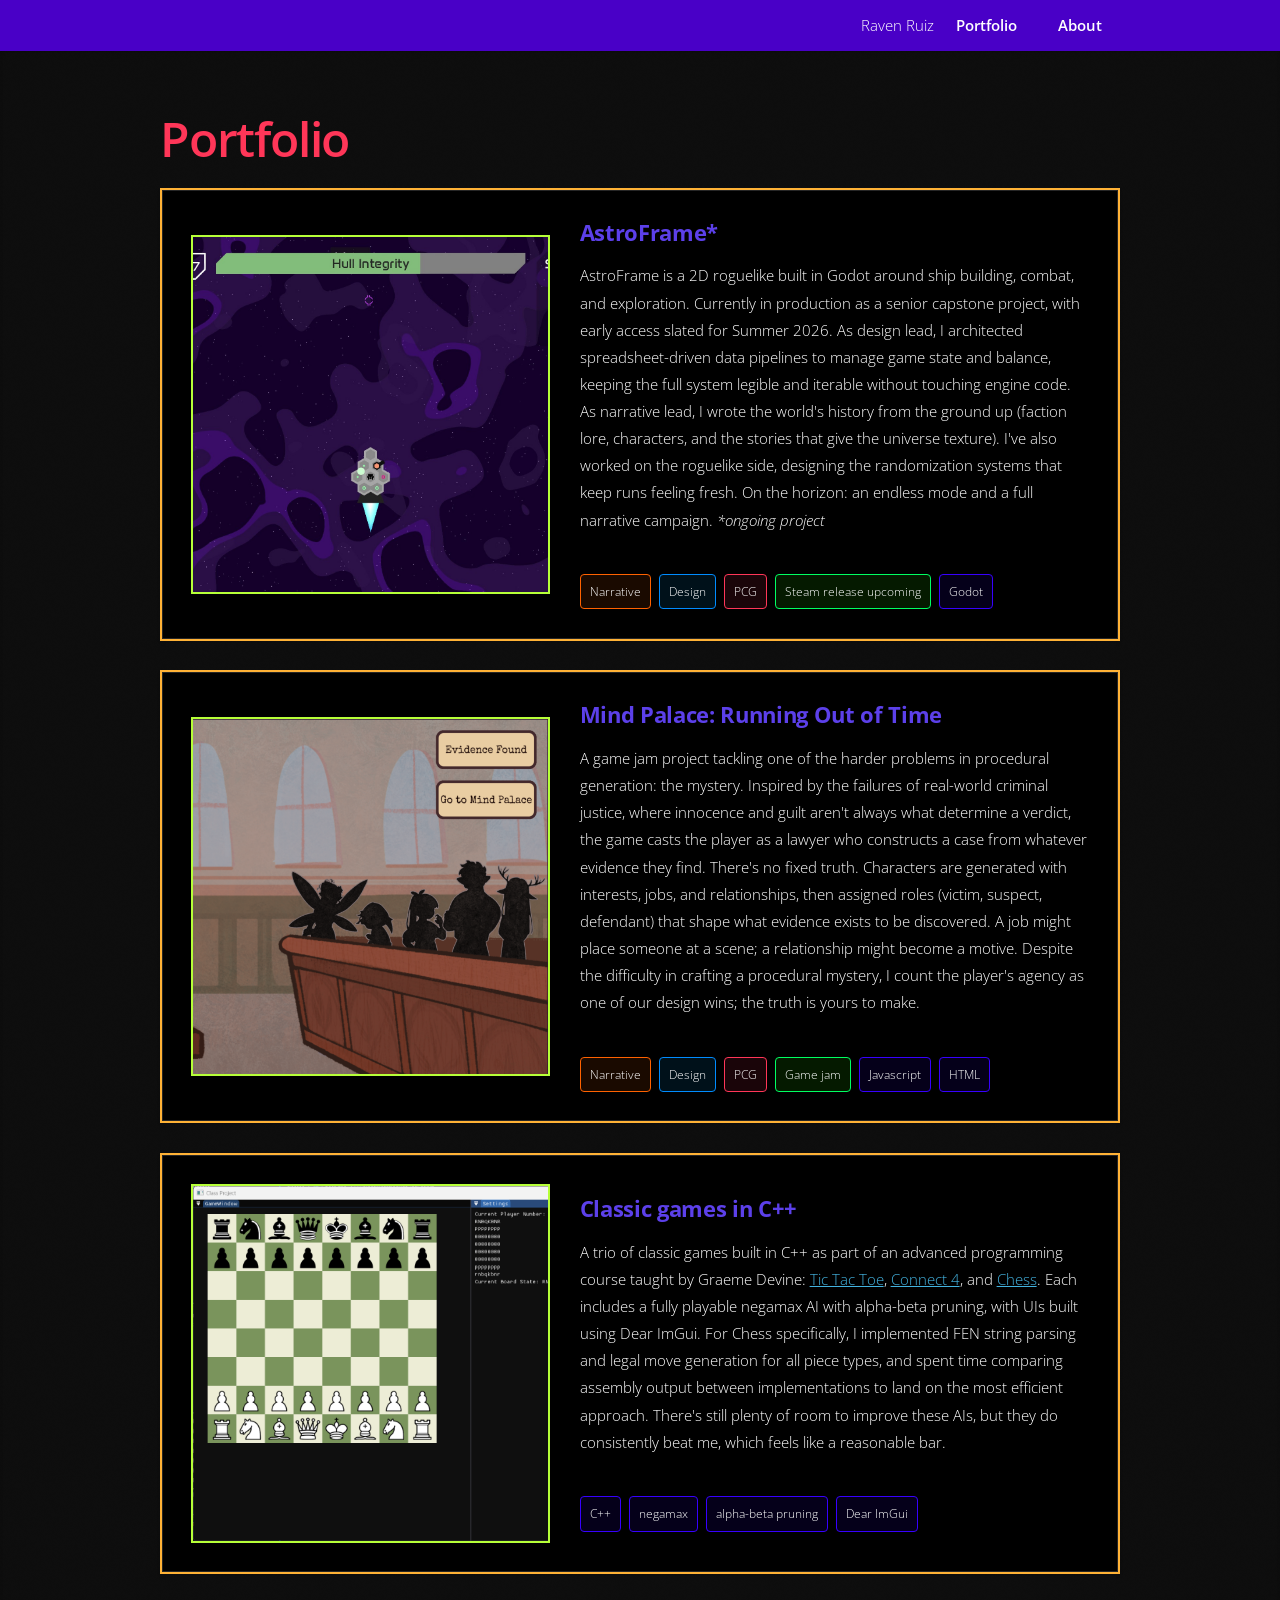
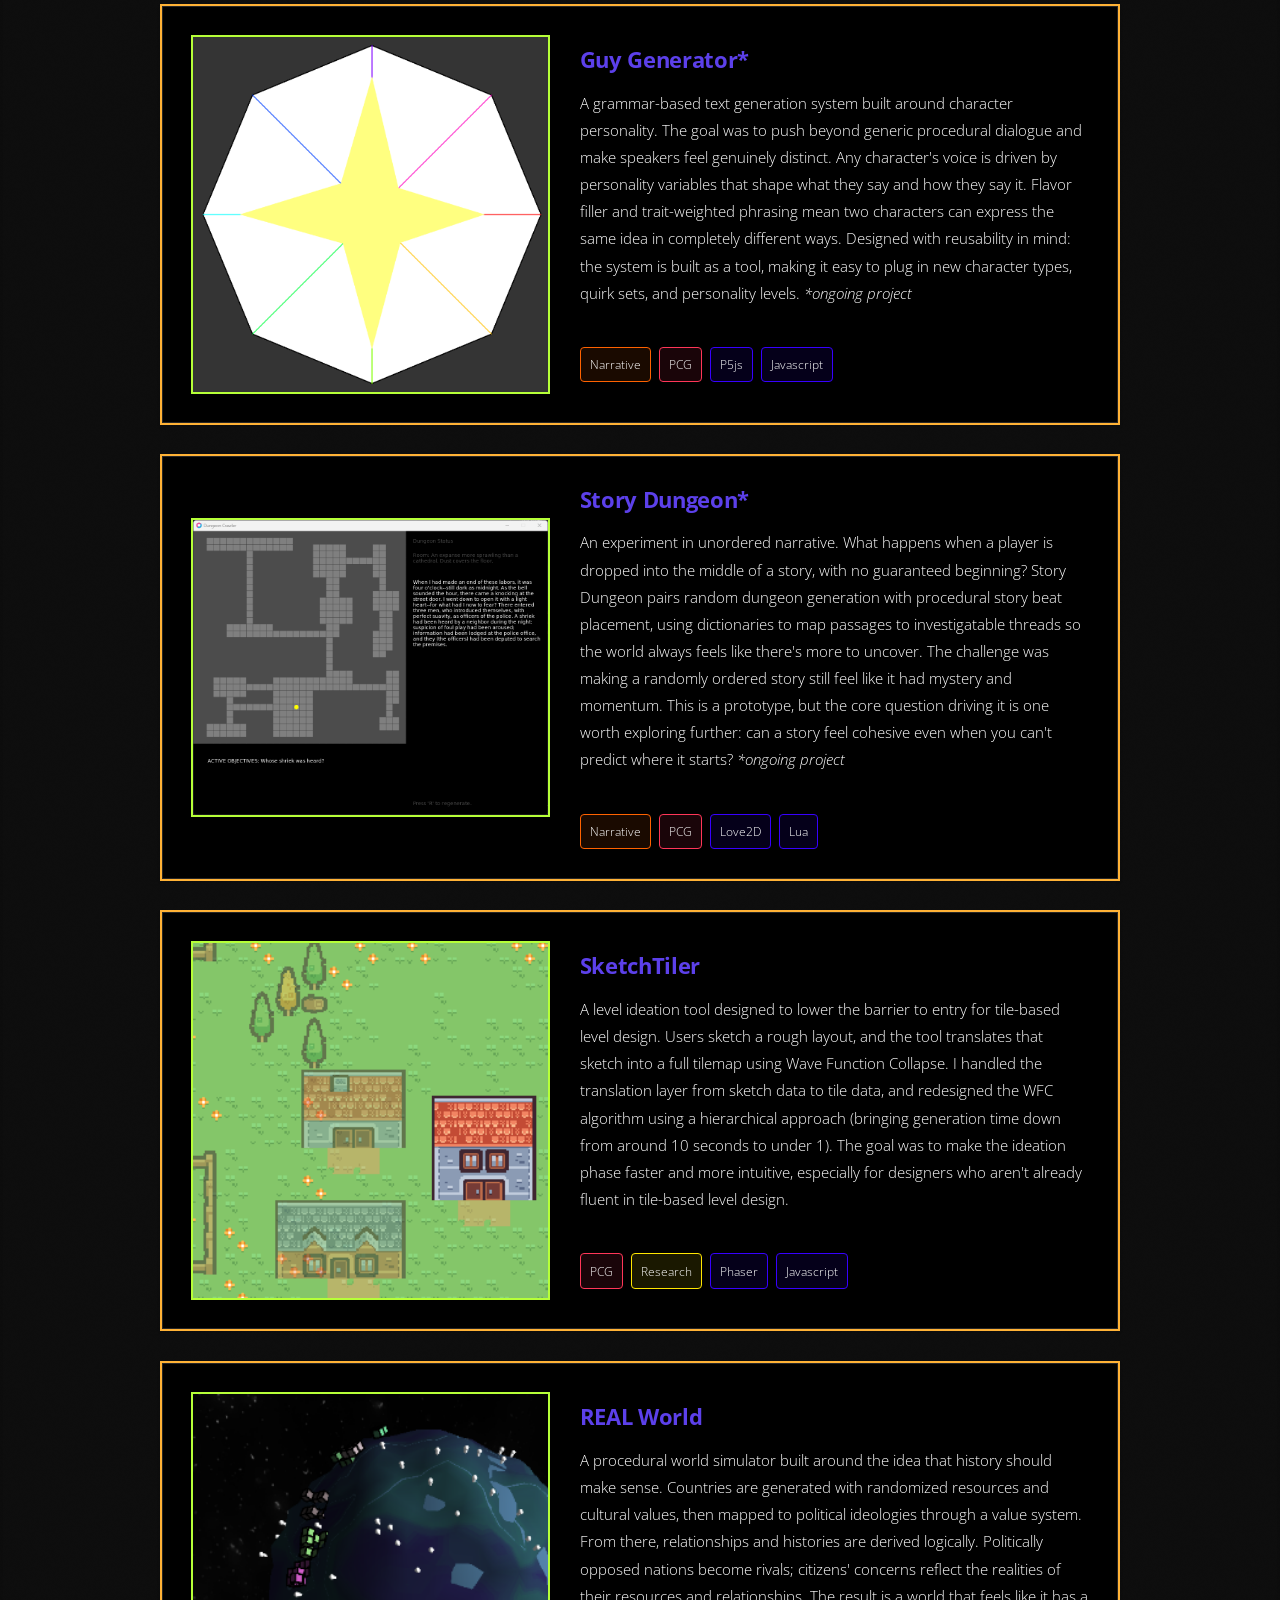
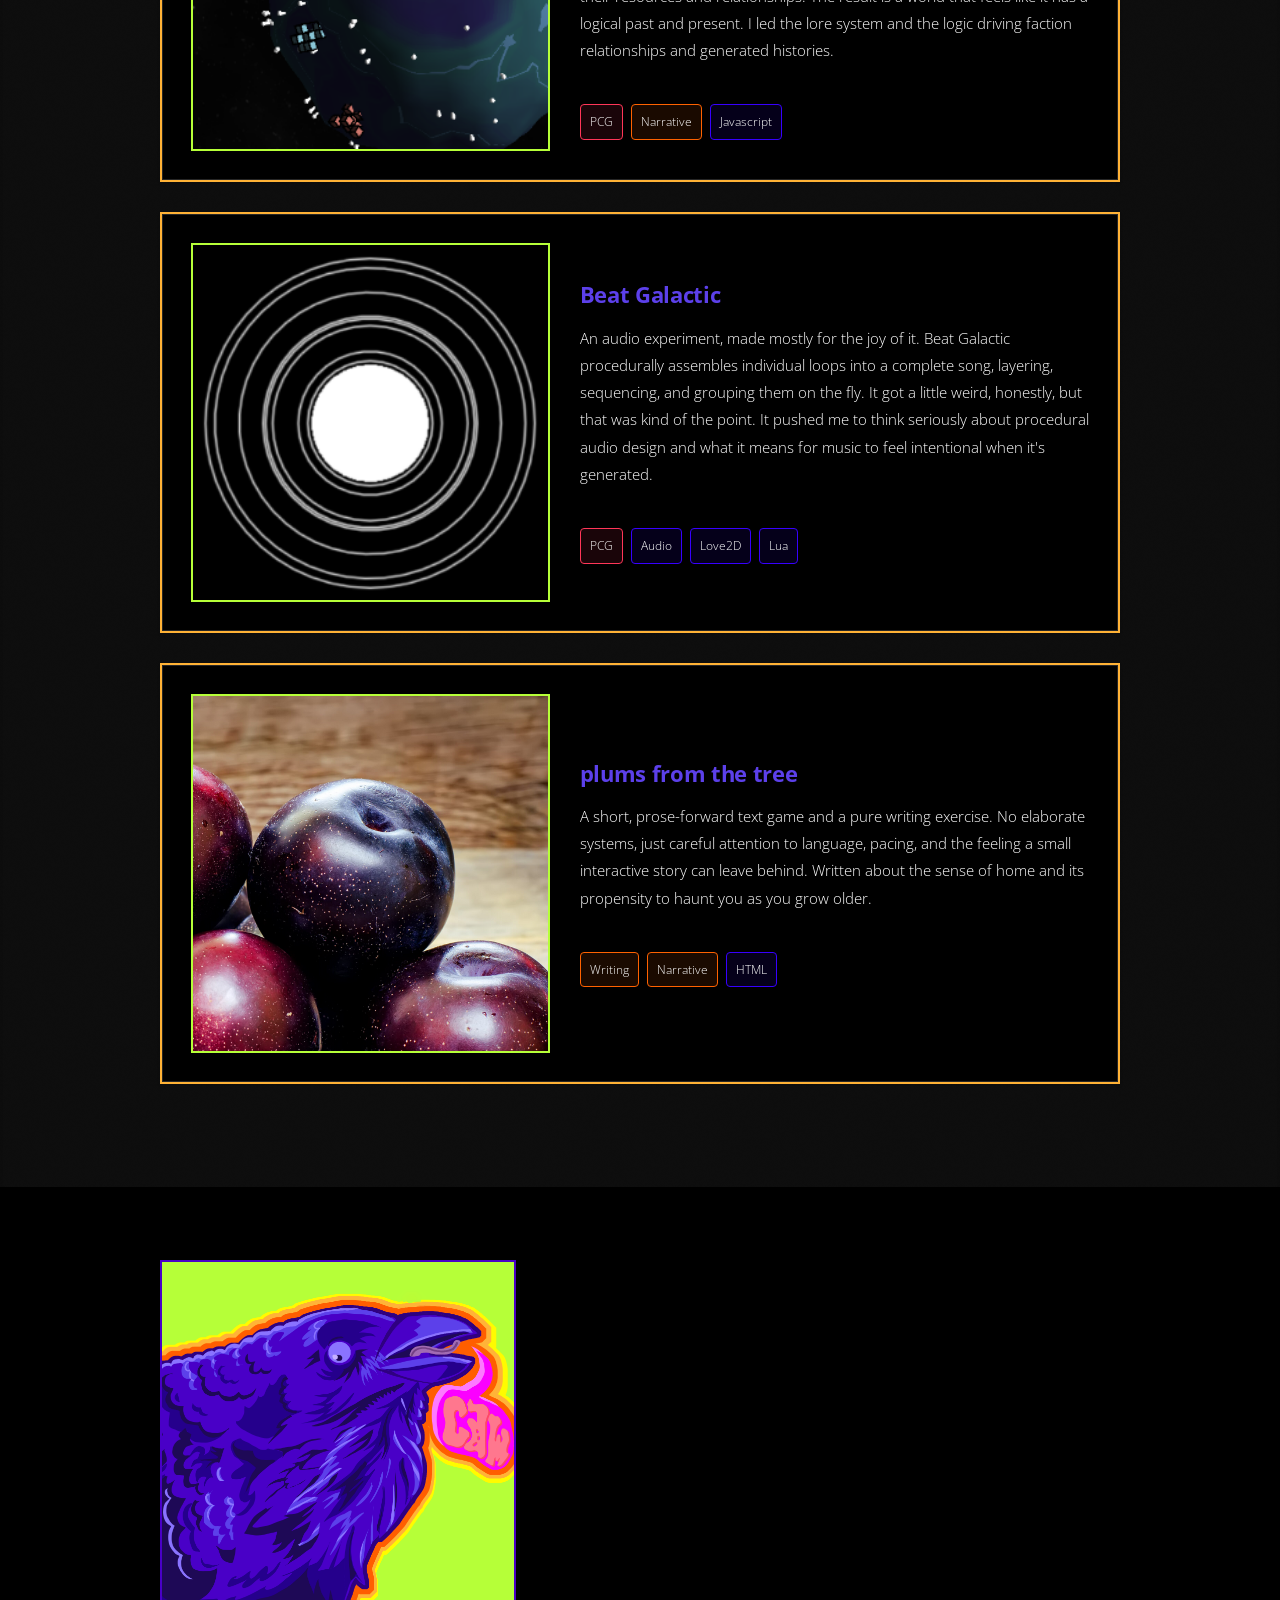
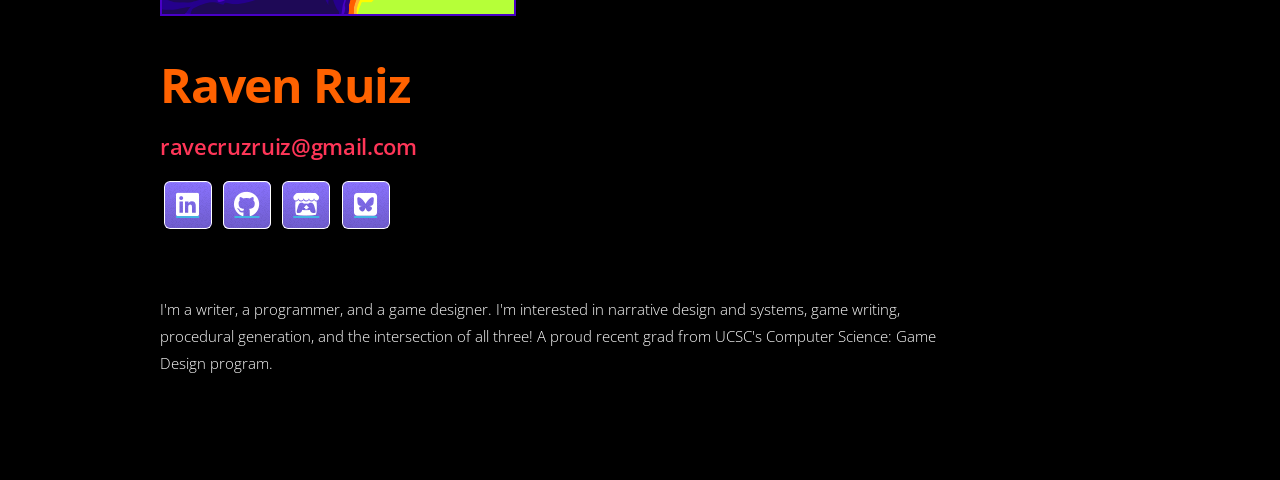
==== index.html @ 28473157 "add c++ stuff" ====
<!DOCTYPE HTML>
<!--
	Miniport by HTML5 UP
	html5up.net | @ajlkn
	Free for personal and commercial use under the CCA 3.0 license (html5up.net/license)
-->
<html>
	<head>
		<title>Raven Ruiz Portfolio</title>
		<meta charset="utf-8" />
		<meta name="viewport" content="width=device-width, initial-scale=1, user-scalable=no" />
		<link rel="stylesheet" href="assets/css/main.css" />
	</head>
	<body class="is-preload">

		<!-- Nav -->
			<nav id="nav">
				<ul class="container">
					Raven Ruiz
					<li><a href="#portfolio">Portfolio</a></li>
					<li><a href="#contact">About</a></li>
				</ul>
			</nav>
		
		<!-- Portfolio -->
			<article id="portfolio" class="wrapper style3">
				<div class="container">
					<h1><b>Portfolio</b></h1>
					<div class="box style3">
						<span class="image" style="border: 2px solid #b6ff38;">
							<a href="https://store.steampowered.com/app/4420390/AstroFrame/">
								<img src="images/astroframe.jpg" alt="" />
						</a></span>
						<div class="content">
							<h3><a href="https://store.steampowered.com/app/4420390/AstroFrame/">AstroFrame*</a></h3>
							<p>AstroFrame is a 2D roguelike built in Godot around ship building, combat, and exploration. Currently in production as a senior capstone project, with early access slated for Summer 2026. As design lead, I architected spreadsheet-driven data pipelines to manage game state and balance, keeping the full system legible and iterable without touching engine code. As narrative lead, I wrote the world's history from the ground up (faction lore, characters, and the stories that give the universe texture). I've also worked on the roguelike side, designing the randomization systems that keep runs feeling fresh. On the horizon: an endless mode and a full narrative campaign. <i>*ongoing project</i></p>
							<div class="tags">
								<span class="tag narrative">Narrative</span>
								<span class="tag design">Design</span>
								<span class="tag pcg">PCG</span>
								<span class="tag game">Steam release upcoming</span>
								<span class="tag">Godot</span>
							</div>
						</div>
					</div>
					<div class="box style3">
						<span class="image" style="border: 2px solid #b6ff38;">
							<a href="https://corvuscorae.itch.io/mind-palace-running-out-of-time">
								<img src="images/mproot.png" alt="" />
						</a></span>
						<div class="content">
							<h3><a href="https://corvuscorae.itch.io/mind-palace-running-out-of-time">Mind Palace: Running Out of Time</a></h3>
							<p>A game jam project tackling one of the harder problems in procedural generation: the mystery. Inspired by the failures of real-world criminal justice, where innocence and guilt aren't always what determine a verdict, the game casts the player as a lawyer who constructs a case from whatever evidence they find. There's no fixed truth. Characters are generated with interests, jobs, and relationships, then assigned roles (victim, suspect, defendant) that shape what evidence exists to be discovered. A job might place someone at a scene; a relationship might become a motive. Despite the difficulty in crafting a procedural mystery, I count the player's agency as one of our design wins; the truth is yours to make.</p>
							<div class="tags">
								<span class="tag narrative">Narrative</span>
								<span class="tag design">Design</span>
								<span class="tag pcg">PCG</span>
								<span class="tag game">Game jam</span>
								<span class="tag">Javascript</span>
								<span class="tag">HTML</span>
							</div>
						</div>
					</div>
					<div class="box style3">
						<span class="image" style="border: 2px solid #b6ff38;">
							<a href="https://github.com/corvuscorae/chess-123">
								<img src="images/chess.png" alt="" />
						</a></span>
						<div class="content">
							<h3><a href="https://github.com/corvuscorae/chess-123">Classic games in C++</a></h3>
							<p>A trio of classic games built in C++ as part of an advanced programming course taught by Graeme Devine: <a href="https://github.com/corvuscorae/tic-tac-toe">Tic Tac Toe</a>, <a href="https://github.com/corvuscorae/connect-4-123">Connect 4</a>, and <a href="https://github.com/corvuscorae/chess-123">Chess</a>. Each includes a fully playable negamax AI with alpha-beta pruning, with UIs built using Dear ImGui. For Chess specifically, I implemented FEN string parsing and legal move generation for all piece types, and spent time comparing assembly output between implementations to land on the most efficient approach. There's still plenty of room to improve these AIs, but they do consistently beat me, which feels like a reasonable bar.</p>
							<div class="tags">
								<span class="tag">C++</span>
								<span class="tag">negamax</span>
								<span class="tag">alpha-beta pruning</span>
								<span class="tag">Dear ImGui</span>
							</div>
						</div>
					</div>
					<div class="box style3">
						<span class="image" style="border: 2px solid #b6ff38;">
							<a href="https://corvuscorae.github.io/guy_generator/">
								<img src="images/guy_gen.png" alt="" />
						</a></span>
						<div class="content">
							<h3><a href="https://corvuscorae.github.io/guy_generator/">Guy Generator*</a></h3>
							<p>A grammar-based text generation system built around character personality. The goal was to push beyond generic procedural dialogue and make speakers feel genuinely distinct. Any character's voice is driven by personality variables that shape what they say and how they say it. Flavor filler and trait-weighted phrasing mean two characters can express the same idea in completely different ways. Designed with reusability in mind: the system is built as a tool, making it easy to plug in new character types, quirk sets, and personality levels. <i>*ongoing project</i></p>
							<div class="tags">
								<span class="tag narrative">Narrative</span>
								<span class="tag pcg">PCG</span>
								<span class="tag">P5js</span>
								<span class="tag">Javascript</span>
							</div>
						</div>
					</div>
					<div class="box style3">
						<span class="image" style="border: 2px solid #b6ff38;">
							<a href="https://github.com/corvuscorae/story-dungeon">
								<img src="images/dungeon.png" alt="" />
						</a></span>
						<div class="content">
							<h3><a href="https://github.com/corvuscorae/story-dungeon">Story Dungeon*</a></h3>
							<p>An experiment in unordered narrative. What happens when a player is dropped into the middle of a story, with no guaranteed beginning? Story Dungeon pairs random dungeon generation with procedural story beat placement, using dictionaries to map passages to investigatable threads so the world always feels like there's more to uncover. The challenge was making a randomly ordered story still feel like it had mystery and momentum. This is a prototype, but the core question driving it is one worth exploring further: can a story feel cohesive even when you can't predict where it starts? <i>*ongoing project</i></p>
							<div class="tags">
								<span class="tag narrative">Narrative</span>
								<span class="tag pcg">PCG</span>
								<span class="tag">Love2D</span>
								<span class="tag">Lua</span>
							</div>
						</div>
					</div>
					<div class="box style3">
						<span class="image" style="border: 2px solid #b6ff38;">
							<a href="https://corvuscorae.github.io/SketchTilerWFC/">
								<img src="images/sketch.png" alt="" />
						</a></span>
						<div class="content">
							<h3><a href="https://corvuscorae.github.io/SketchTilerWFC/">SketchTiler</a></h3>
							<p>A level ideation tool designed to lower the barrier to entry for tile-based level design. Users sketch a rough layout, and the tool translates that sketch into a full tilemap using Wave Function Collapse. I handled the translation layer from sketch data to tile data, and redesigned the WFC algorithm using a hierarchical approach (bringing generation time down from around 10 seconds to under 1). The goal was to make the ideation phase faster and more intuitive, especially for designers who aren't already fluent in tile-based level design.</p>
							<div class="tags">
								<span class="tag pcg">PCG</span>
								<span class="tag research">Research</span>
								<span class="tag">Phaser</span>
								<span class="tag">Javascript</span>
							</div>
						</div>
					</div>
					<div class="box style3">
						<span class="image" style="border: 2px solid #b6ff38;">
							<a href="https://llwatkin.github.io/final-project/">
								<img src="images/real.png" alt="" />
						</a></span>
						<div class="content">
							<h3><a href="https://llwatkin.github.io/final-project/">REAL World</a></h3>
							<p>A procedural world simulator built around the idea that history should make sense. Countries are generated with randomized resources and cultural values, then mapped to political ideologies through a value system. From there, relationships and histories are derived logically. Politically opposed nations become rivals; citizens' concerns reflect the realities of their resources and relationships. The result is a world that feels like it has a logical past and present. I led the lore system and the logic driving faction relationships and generated histories.</p>
							<div class="tags">
								<span class="tag pcg">PCG</span>
								<span class="tag narrative">Narrative</span>
								<span class="tag">Javascript</span>
							</div>
						</div>
					</div>
					<div class="box style3">
						<span class="image" style="border: 2px solid #b6ff38;">
							<a href="https://corvuscorae.itch.io/beat-galactic">
								<img src="images/beats.png" alt="" />
						</a></span>
						<div class="content">
							<h3><a href="https://corvuscorae.itch.io/beat-galactic/">Beat Galactic</a></h3>
							<p>An audio experiment, made mostly for the joy of it. Beat Galactic procedurally assembles individual loops into a complete song, layering, sequencing, and grouping them on the fly. It got a little weird, honestly, but that was kind of the point. It pushed me to think seriously about procedural audio design and what it means for music to feel intentional when it's generated.</p>
							<div class="tags">
								<span class="tag pcg">PCG</span>
								<span class="tag">Audio</span>
								<span class="tag">Love2D</span>
								<span class="tag">Lua</span>
							</div>
						</div>
					</div>
					<div class="box style3">
						<span class="image" style="border: 2px solid #b6ff38;">
							<a href="https://corvuscorae.itch.io/plums">
								<img src="images/plums.png" alt="" />
						</a></span>
						<div class="content">
							<h3><a href="https://corvuscorae.itch.io/plums">plums from the tree</a></h3>
							<p>A short, prose-forward text game and a pure writing exercise. No elaborate systems, just careful attention to language, pacing, and the feeling a small interactive story can leave behind. Written about the sense of home and its propensity to haunt you as you grow older.</p>
							<div class="tags">
								<span class="tag narrative">Writing</span>
								<span class="tag narrative">Narrative</span>
								<span class="tag">HTML</span>
							</div>
						</div>
					</div>
				</div>
			</article>

		<!-- About, contact -->
		<article id="contact" class="wrapper style1">
			<div class="container">
				<div class="row aln-left">
					<div class="col-4 col-5-large col-12-small">
						<span class="image left"><img src="images/raven_B.png" style="border: 2px solid #4900c7;"></span>
					</div>
					<div class="col-10">
						<header>
							<h1><strong>Raven Ruiz</strong></h1>
							<h3><b><a href="mailto:ravecruzruiz@gmail.com">ravecruzruiz@gmail.com</a></b></h3>
							<ul class="social">
								<li><a href="https://www.linkedin.com/in/ravenlcruz/" class="fa-brands fa-linkedin"></a></li>
								<li><a href="https://github.com/corvuscorae" class="fa-brands fa-github"></a></li>
								<li><a href="https://corvuscorae.itch.io/" class="fa-brands fa-itch-io"></a></li>
								<li><a href="https://bsky.app/profile/corvuscorae.bsky.social" class="fa-brands fa-square-bluesky"></a></li>
							</ul>
						</header>
						<p>
							I'm a writer, a programmer, and a game designer. 
							I'm interested in narrative design and systems, game writing, procedural generation, and the intersection of all three!
							A proud recent grad from UCSC's Computer Science: Game Design program.
						</p>
					</div>
				</div>
			</div>
		</article>

		<!-- Scripts -->
			<script src="assets/js/jquery.min.js"></script>
			<script src="assets/js/jquery.scrolly.min.js"></script>
			<script src="assets/js/browser.min.js"></script>
			<script src="assets/js/breakpoints.min.js"></script>
			<script src="assets/js/util.js"></script>
			<script src="assets/js/main.js"></script>

	</body>
</html>
---- assets/css/main.css ----
@import url("https://fonts.googleapis.com/css?family=Open+Sans:300,300italic,600,600italic,700");
@import url("https://cdnjs.cloudflare.com/ajax/libs/font-awesome/6.7.2/css/all.min.css");

/*
	Miniport by HTML5 UP
	html5up.net | @ajlkn
	Free for personal and commercial use under the CCA 3.0 license (html5up.net/license)
*/

html, body, div, span, applet, object,
iframe, h1, h2, h3, h4, h5, h6, p, blockquote,
pre, a, abbr, acronym, address, big, cite,
code, del, dfn, em, img, ins, kbd, q, s, samp,
small, strike, strong, sub, sup, tt, var, b,
u, i, center, dl, dt, dd, ol, ul, li, fieldset,
form, label, legend, table, caption, tbody,
tfoot, thead, tr, th, td, article, aside,
canvas, details, embed, figure, figcaption,
footer, header, hgroup, menu, nav, output, ruby,
section, summary, time, mark, audio, video {
	margin: 0;
	padding: 0;
	border: 0;
	font-size: 100%;
	font: inherit;
	vertical-align: baseline;}

article, aside, details, figcaption, figure,
footer, header, hgroup, menu, nav, section {
	display: block;}

body {
	line-height: 1;
}

ol, ul {
	list-style: none;
}

blockquote, q {
	quotes: none;
}

	blockquote:before, blockquote:after, q:before, q:after {
		content: '';
		content: none;
	}

table {
	border-collapse: collapse;
	border-spacing: 0;
}

body {
	-webkit-text-size-adjust: none;
}

mark {
	background-color: transparent;
	color: inherit;
}

input::-moz-focus-inner {
	border: 0;
	padding: 0;
}

input, select, textarea {
	-moz-appearance: none;
	-webkit-appearance: none;
	-ms-appearance: none;
	appearance: none;
}

/* Basic */

	html {
		box-sizing: border-box;
	}

	*, *:before, *:after {
		box-sizing: inherit;
	}

	body {
		padding-top: 3.5em;
	}

		body.is-preload *, body.is-preload *:before, body.is-preload *:after {
			-moz-animation: none !important;
			-webkit-animation: none !important;
			-ms-animation: none !important;
			animation: none !important;
			-moz-transition: none !important;
			-webkit-transition: none !important;
			-ms-transition: none !important;
			transition: none !important;
		}

	body, input, textarea, select {
		font-family: 'Open Sans', sans-serif;
		line-height: 1.85em;
		color: #ffffff;
		font-weight: 300;
		font-size: 14pt;
	}

	a {
		-moz-transition: color .2s ease-in-out;
		-webkit-transition: color .2s ease-in-out;
		-ms-transition: color .2s ease-in-out;
		transition: color .2s ease-in-out;
		color: #43B3E0;
		text-decoration: underline;
	}

		a:hover {
			color: #b6ff38 !important;
		}

		a img {
			border: 0;
		}

	strong {
		font-weight: 600;
		color: #ff6200;
	}

	b {
		font-weight: 600;
		color: #ff3658;
	}

	i, em {
		font-style: italic;
	}

	sub {
		position: relative;
		top: 0.5em;
		font-size: 0.8em;
	}

	sup {
		position: relative;
		top: -0.5em;
		font-size: 0.8em;
	}

	blockquote {
		border-left: solid 0.75em #eee;
		padding: 1em 0 1em 1.5em;
		font-style: italic;
	}

	h1, h2, h3, h4, h5, h6 {
		color: #5c40ea;
		margin: 0 0 0.75em 0;
	}

	h1 a, h2 a, h3 a, h4 a, h5 a, h6 a {
		text-decoration: none;
		color: inherit;
	}

	h2, h3, h4, h5, h6 {
		font-weight: 700;
	}

	h1 {
		font-size: 3.25em;
		letter-spacing: -0.025em;
		font-weight: 300;
	}

		h1 strong {
			font-weight: 700;
		}

	h2 {
		font-size: 2em;
		letter-spacing: -0.015em;
	}

	h3 {
		font-size: 1.5em;
		letter-spacing: -0.015em;
	}

	em, i {
		font-style: italic;
	}

	br.clear {
		clear: both;
	}

	hr {
		border: 0;
		border-top: solid 1px #444;
		border-top-color: rgba(0, 0, 0, 0.35);
		box-shadow: 0px 1px 0px 0px rgba(255, 255, 255, 0.1);
		height: 1px;
		margin: 3em 0;
	}

	p, ul, ol, dl, table {
		margin-bottom: 2em;
	}

	header {
		margin: 0 0 3em 0;
	}

		header > p {
			font-size: 1.25em;
			margin: 0;
		}

	footer {
		margin: 3em 0 0 0;
	}

		footer > p {
			font-size: 1.25em;
		}

/* Container */

	.container {
		margin: 0 auto;
		max-width: calc(100% - 50px);
		width: 1200px;
	}

		.container.medium {
			width: 900px;
		}

		@media screen and (max-width: 1680px) {

			.container {
				width: 1200px;
			}

				.container.medium {
					width: 900px;
				}

		}

		@media screen and (max-width: 1280px) {

			.container {
				width: 960px;
			}

				.container.medium {
					width: 720px;
				}

		}

		@media screen and (max-width: 980px) {

			.container {
				width: 100%;
			}

				.container.medium {
					width: 75%;
				}

		}

		@media screen and (max-width: 736px) {

			.container {
				width: 100%;
				max-width: calc(100% - 30px);
			}

				.container.medium {
					width: 100%;
				}

		}

/* Row */

	.row {
		display: flex;
		flex-wrap: wrap;
		box-sizing: border-box;
		align-items: stretch;
	}

		.row > * {
			box-sizing: border-box;
		}

		.row.gtr-uniform > * > :last-child {
			margin-bottom: 0;
		}

		.row.aln-left {
			justify-content: flex-start;
		}

		.row.aln-center {
			justify-content: center;
		}

		.row.aln-right {
			justify-content: flex-end;
		}

		.row.aln-top {
			align-items: flex-start;
		}

		.row.aln-middle {
			align-items: center;
		}

		.row.aln-bottom {
			align-items: flex-end;
		}

		.row > .imp {
			order: -1;
		}

		.row > .col-1 {
			width: 8.33333%;
		}

		.row > .off-1 {
			margin-left: 8.33333%;
		}

		.row > .col-2 {
			width: 16.66667%;
		}

		.row > .off-2 {
			margin-left: 16.66667%;
		}

		.row > .col-3 {
			width: 25%;
		}

		.row > .off-3 {
			margin-left: 25%;
		}

		.row > .col-4 {
			width: 33.33333%;
		}

		.row > .off-4 {
			margin-left: 33.33333%;
		}

		.row > .col-5 {
			width: 41.66667%;
		}

		.row > .off-5 {
			margin-left: 41.66667%;
		}

		.row > .col-6 {
			width: 50%;
		}

		.row > .off-6 {
			margin-left: 50%;
		}

		.row > .col-7 {
			width: 58.33333%;
		}

		.row > .off-7 {
			margin-left: 58.33333%;
		}

		.row > .col-8 {
			width: 66.66667%;
		}

		.row > .off-8 {
			margin-left: 66.66667%;
		}

		.row > .col-9 {
			width: 75%;
		}

		.row > .off-9 {
			margin-left: 75%;
		}

		.row > .col-10 {
			width: 83.33333%;
		}

		.row > .off-10 {
			margin-left: 83.33333%;
		}

		.row > .col-11 {
			width: 91.66667%;
		}

		.row > .off-11 {
			margin-left: 91.66667%;
		}

		.row > .col-12 {
			width: 100%;
		}

		.row > .off-12 {
			margin-left: 100%;
		}

		.row.gtr-0 {
			margin-top: 0px;
			margin-left: 0px;
		}

			.row.gtr-0 > * {
				padding: 0px 0 0 0px;
			}

			.row.gtr-0.gtr-uniform {
				margin-top: 0px;
			}

				.row.gtr-0.gtr-uniform > * {
					padding-top: 0px;
				}

		.row.gtr-25 {
			margin-top: -6.25px;
			margin-left: -6.25px;
		}

			.row.gtr-25 > * {
				padding: 6.25px 0 0 6.25px;
			}

			.row.gtr-25.gtr-uniform {
				margin-top: -6.25px;
			}

				.row.gtr-25.gtr-uniform > * {
					padding-top: 6.25px;
				}

		.row.gtr-50 {
			margin-top: -12.5px;
			margin-left: -12.5px;
		}

			.row.gtr-50 > * {
				padding: 12.5px 0 0 12.5px;
			}

			.row.gtr-50.gtr-uniform {
				margin-top: -12.5px;
			}

				.row.gtr-50.gtr-uniform > * {
					padding-top: 12.5px;
				}

		.row {
			margin-top: -25px;
			margin-left: -25px;
		}

			.row > * {
				padding: 25px 0 0 25px;
			}

			.row.gtr-uniform {
				margin-top: -25px;
			}

				.row.gtr-uniform > * {
					padding-top: 25px;
				}

		.row.gtr-150 {
			margin-top: -37.5px;
			margin-left: -37.5px;
		}

			.row.gtr-150 > * {
				padding: 37.5px 0 0 37.5px;
			}

			.row.gtr-150.gtr-uniform {
				margin-top: -37.5px;
			}

				.row.gtr-150.gtr-uniform > * {
					padding-top: 37.5px;
				}

		.row.gtr-200 {
			margin-top: -50px;
			margin-left: -50px;
		}

			.row.gtr-200 > * {
				padding: 50px 0 0 50px;
			}

			.row.gtr-200.gtr-uniform {
				margin-top: -50px;
			}

				.row.gtr-200.gtr-uniform > * {
					padding-top: 50px;
				}

		@media screen and (max-width: 1680px) {

			.row {
				display: flex;
				flex-wrap: wrap;
				box-sizing: border-box;
				align-items: stretch;
			}

				.row > * {
					box-sizing: border-box;
				}

				.row.gtr-uniform > * > :last-child {
					margin-bottom: 0;
				}

				.row.aln-left {
					justify-content: flex-start;
				}

				.row.aln-center {
					justify-content: center;
				}

				.row.aln-right {
					justify-content: flex-end;
				}

				.row.aln-top {
					align-items: flex-start;
				}

				.row.aln-middle {
					align-items: center;
				}

				.row.aln-bottom {
					align-items: flex-end;
				}

				.row > .imp-xlarge {
					order: -1;
				}

				.row > .col-1-xlarge {
					width: 8.33333%;
				}

				.row > .off-1-xlarge {
					margin-left: 8.33333%;
				}

				.row > .col-2-xlarge {
					width: 16.66667%;
				}

				.row > .off-2-xlarge {
					margin-left: 16.66667%;
				}

				.row > .col-3-xlarge {
					width: 25%;
				}

				.row > .off-3-xlarge {
					margin-left: 25%;
				}

				.row > .col-4-xlarge {
					width: 33.33333%;
				}

				.row > .off-4-xlarge {
					margin-left: 33.33333%;
				}

				.row > .col-5-xlarge {
					width: 41.66667%;
				}

				.row > .off-5-xlarge {
					margin-left: 41.66667%;
				}

				.row > .col-6-xlarge {
					width: 50%;
				}

				.row > .off-6-xlarge {
					margin-left: 50%;
				}

				.row > .col-7-xlarge {
					width: 58.33333%;
				}

				.row > .off-7-xlarge {
					margin-left: 58.33333%;
				}

				.row > .col-8-xlarge {
					width: 66.66667%;
				}

				.row > .off-8-xlarge {
					margin-left: 66.66667%;
				}

				.row > .col-9-xlarge {
					width: 75%;
				}

				.row > .off-9-xlarge {
					margin-left: 75%;
				}

				.row > .col-10-xlarge {
					width: 83.33333%;
				}

				.row > .off-10-xlarge {
					margin-left: 83.33333%;
				}

				.row > .col-11-xlarge {
					width: 91.66667%;
				}

				.row > .off-11-xlarge {
					margin-left: 91.66667%;
				}

				.row > .col-12-xlarge {
					width: 100%;
				}

				.row > .off-12-xlarge {
					margin-left: 100%;
				}

				.row.gtr-0 {
					margin-top: 0px;
					margin-left: 0px;
				}

					.row.gtr-0 > * {
						padding: 0px 0 0 0px;
					}

					.row.gtr-0.gtr-uniform {
						margin-top: 0px;
					}

						.row.gtr-0.gtr-uniform > * {
							padding-top: 0px;
						}

				.row.gtr-25 {
					margin-top: -6.25px;
					margin-left: -6.25px;
				}

					.row.gtr-25 > * {
						padding: 6.25px 0 0 6.25px;
					}

					.row.gtr-25.gtr-uniform {
						margin-top: -6.25px;
					}

						.row.gtr-25.gtr-uniform > * {
							padding-top: 6.25px;
						}

				.row.gtr-50 {
					margin-top: -12.5px;
					margin-left: -12.5px;
				}

					.row.gtr-50 > * {
						padding: 12.5px 0 0 12.5px;
					}

					.row.gtr-50.gtr-uniform {
						margin-top: -12.5px;
					}

						.row.gtr-50.gtr-uniform > * {
							padding-top: 12.5px;
						}

				.row {
					margin-top: -25px;
					margin-left: -25px;
				}

					.row > * {
						padding: 25px 0 0 25px;
					}

					.row.gtr-uniform {
						margin-top: -25px;
					}

						.row.gtr-uniform > * {
							padding-top: 25px;
						}

				.row.gtr-150 {
					margin-top: -37.5px;
					margin-left: -37.5px;
				}

					.row.gtr-150 > * {
						padding: 37.5px 0 0 37.5px;
					}

					.row.gtr-150.gtr-uniform {
						margin-top: -37.5px;
					}

						.row.gtr-150.gtr-uniform > * {
							padding-top: 37.5px;
						}

				.row.gtr-200 {
					margin-top: -50px;
					margin-left: -50px;
				}

					.row.gtr-200 > * {
						padding: 50px 0 0 50px;
					}

					.row.gtr-200.gtr-uniform {
						margin-top: -50px;
					}

						.row.gtr-200.gtr-uniform > * {
							padding-top: 50px;
						}

		}

		@media screen and (max-width: 1280px) {

			.row {
				display: flex;
				flex-wrap: wrap;
				box-sizing: border-box;
				align-items: stretch;
			}

				.row > * {
					box-sizing: border-box;
				}

				.row.gtr-uniform > * > :last-child {
					margin-bottom: 0;
				}

				.row.aln-left {
					justify-content: flex-start;
				}

				.row.aln-center {
					justify-content: center;
				}

				.row.aln-right {
					justify-content: flex-end;
				}

				.row.aln-top {
					align-items: flex-start;
				}

				.row.aln-middle {
					align-items: center;
				}

				.row.aln-bottom {
					align-items: flex-end;
				}

				.row > .imp-large {
					order: -1;
				}

				.row > .col-1-large {
					width: 8.33333%;
				}

				.row > .off-1-large {
					margin-left: 8.33333%;
				}

				.row > .col-2-large {
					width: 16.66667%;
				}

				.row > .off-2-large {
					margin-left: 16.66667%;
				}

				.row > .col-3-large {
					width: 25%;
				}

				.row > .off-3-large {
					margin-left: 25%;
				}

				.row > .col-4-large {
					width: 33.33333%;
				}

				.row > .off-4-large {
					margin-left: 33.33333%;
				}

				.row > .col-5-large {
					width: 41.66667%;
				}

				.row > .off-5-large {
					margin-left: 41.66667%;
				}

				.row > .col-6-large {
					width: 50%;
				}

				.row > .off-6-large {
					margin-left: 50%;
				}

				.row > .col-7-large {
					width: 58.33333%;
				}

				.row > .off-7-large {
					margin-left: 58.33333%;
				}

				.row > .col-8-large {
					width: 66.66667%;
				}

				.row > .off-8-large {
					margin-left: 66.66667%;
				}

				.row > .col-9-large {
					width: 75%;
				}

				.row > .off-9-large {
					margin-left: 75%;
				}

				.row > .col-10-large {
					width: 83.33333%;
				}

				.row > .off-10-large {
					margin-left: 83.33333%;
				}

				.row > .col-11-large {
					width: 91.66667%;
				}

				.row > .off-11-large {
					margin-left: 91.66667%;
				}

				.row > .col-12-large {
					width: 100%;
				}

				.row > .off-12-large {
					margin-left: 100%;
				}

				.row.gtr-0 {
					margin-top: 0px;
					margin-left: 0px;
				}

					.row.gtr-0 > * {
						padding: 0px 0 0 0px;
					}

					.row.gtr-0.gtr-uniform {
						margin-top: 0px;
					}

						.row.gtr-0.gtr-uniform > * {
							padding-top: 0px;
						}

				.row.gtr-25 {
					margin-top: -6.25px;
					margin-left: -6.25px;
				}

					.row.gtr-25 > * {
						padding: 6.25px 0 0 6.25px;
					}

					.row.gtr-25.gtr-uniform {
						margin-top: -6.25px;
					}

						.row.gtr-25.gtr-uniform > * {
							padding-top: 6.25px;
						}

				.row.gtr-50 {
					margin-top: -12.5px;
					margin-left: -12.5px;
				}

					.row.gtr-50 > * {
						padding: 12.5px 0 0 12.5px;
					}

					.row.gtr-50.gtr-uniform {
						margin-top: -12.5px;
					}

						.row.gtr-50.gtr-uniform > * {
							padding-top: 12.5px;
						}

				.row {
					margin-top: -25px;
					margin-left: -25px;
				}

					.row > * {
						padding: 25px 0 0 25px;
					}

					.row.gtr-uniform {
						margin-top: -25px;
					}

						.row.gtr-uniform > * {
							padding-top: 25px;
						}

				.row.gtr-150 {
					margin-top: -37.5px;
					margin-left: -37.5px;
				}

					.row.gtr-150 > * {
						padding: 37.5px 0 0 37.5px;
					}

					.row.gtr-150.gtr-uniform {
						margin-top: -37.5px;
					}

						.row.gtr-150.gtr-uniform > * {
							padding-top: 37.5px;
						}

				.row.gtr-200 {
					margin-top: -50px;
					margin-left: -50px;
				}

					.row.gtr-200 > * {
						padding: 50px 0 0 50px;
					}

					.row.gtr-200.gtr-uniform {
						margin-top: -50px;
					}

						.row.gtr-200.gtr-uniform > * {
							padding-top: 50px;
						}

		}

		@media screen and (max-width: 980px) {

			.row {
				display: flex;
				flex-wrap: wrap;
				box-sizing: border-box;
				align-items: stretch;
			}

				.row > * {
					box-sizing: border-box;
				}

				.row.gtr-uniform > * > :last-child {
					margin-bottom: 0;
				}

				.row.aln-left {
					justify-content: flex-start;
				}

				.row.aln-center {
					justify-content: center;
				}

				.row.aln-right {
					justify-content: flex-end;
				}

				.row.aln-top {
					align-items: flex-start;
				}

				.row.aln-middle {
					align-items: center;
				}

				.row.aln-bottom {
					align-items: flex-end;
				}

				.row > .imp-medium {
					order: -1;
				}

				.row > .col-1-medium {
					width: 8.33333%;
				}

				.row > .off-1-medium {
					margin-left: 8.33333%;
				}

				.row > .col-2-medium {
					width: 16.66667%;
				}

				.row > .off-2-medium {
					margin-left: 16.66667%;
				}

				.row > .col-3-medium {
					width: 25%;
				}

				.row > .off-3-medium {
					margin-left: 25%;
				}

				.row > .col-4-medium {
					width: 33.33333%;
				}

				.row > .off-4-medium {
					margin-left: 33.33333%;
				}

				.row > .col-5-medium {
					width: 41.66667%;
				}

				.row > .off-5-medium {
					margin-left: 41.66667%;
				}

				.row > .col-6-medium {
					width: 50%;
				}

				.row > .off-6-medium {
					margin-left: 50%;
				}

				.row > .col-7-medium {
					width: 58.33333%;
				}

				.row > .off-7-medium {
					margin-left: 58.33333%;
				}

				.row > .col-8-medium {
					width: 66.66667%;
				}

				.row > .off-8-medium {
					margin-left: 66.66667%;
				}

				.row > .col-9-medium {
					width: 75%;
				}

				.row > .off-9-medium {
					margin-left: 75%;
				}

				.row > .col-10-medium {
					width: 83.33333%;
				}

				.row > .off-10-medium {
					margin-left: 83.33333%;
				}

				.row > .col-11-medium {
					width: 91.66667%;
				}

				.row > .off-11-medium {
					margin-left: 91.66667%;
				}

				.row > .col-12-medium {
					width: 100%;
				}

				.row > .off-12-medium {
					margin-left: 100%;
				}

				.row.gtr-0 {
					margin-top: 0px;
					margin-left: 0px;
				}

					.row.gtr-0 > * {
						padding: 0px 0 0 0px;
					}

					.row.gtr-0.gtr-uniform {
						margin-top: 0px;
					}

						.row.gtr-0.gtr-uniform > * {
							padding-top: 0px;
						}

				.row.gtr-25 {
					margin-top: -6.25px;
					margin-left: -6.25px;
				}

					.row.gtr-25 > * {
						padding: 6.25px 0 0 6.25px;
					}

					.row.gtr-25.gtr-uniform {
						margin-top: -6.25px;
					}

						.row.gtr-25.gtr-uniform > * {
							padding-top: 6.25px;
						}

				.row.gtr-50 {
					margin-top: -12.5px;
					margin-left: -12.5px;
				}

					.row.gtr-50 > * {
						padding: 12.5px 0 0 12.5px;
					}

					.row.gtr-50.gtr-uniform {
						margin-top: -12.5px;
					}

						.row.gtr-50.gtr-uniform > * {
							padding-top: 12.5px;
						}

				.row {
					margin-top: -25px;
					margin-left: -25px;
				}

					.row > * {
						padding: 25px 0 0 25px;
					}

					.row.gtr-uniform {
						margin-top: -25px;
					}

						.row.gtr-uniform > * {
							padding-top: 25px;
						}

				.row.gtr-150 {
					margin-top: -37.5px;
					margin-left: -37.5px;
				}

					.row.gtr-150 > * {
						padding: 37.5px 0 0 37.5px;
					}

					.row.gtr-150.gtr-uniform {
						margin-top: -37.5px;
					}

						.row.gtr-150.gtr-uniform > * {
							padding-top: 37.5px;
						}

				.row.gtr-200 {
					margin-top: -50px;
					margin-left: -50px;
				}

					.row.gtr-200 > * {
						padding: 50px 0 0 50px;
					}

					.row.gtr-200.gtr-uniform {
						margin-top: -50px;
					}

						.row.gtr-200.gtr-uniform > * {
							padding-top: 50px;
						}

		}

		@media screen and (max-width: 736px) {

			.row {
				display: flex;
				flex-wrap: wrap;
				box-sizing: border-box;
				align-items: stretch;
			}

				.row > * {
					box-sizing: border-box;
				}

				.row.gtr-uniform > * > :last-child {
					margin-bottom: 0;
				}

				.row.aln-left {
					justify-content: flex-start;
				}

				.row.aln-center {
					justify-content: center;
				}

				.row.aln-right {
					justify-content: flex-end;
				}

				.row.aln-top {
					align-items: flex-start;
				}

				.row.aln-middle {
					align-items: center;
				}

				.row.aln-bottom {
					align-items: flex-end;
				}

				.row > .imp-small {
					order: -1;
				}

				.row > .col-1-small {
					width: 8.33333%;
				}

				.row > .off-1-small {
					margin-left: 8.33333%;
				}

				.row > .col-2-small {
					width: 16.66667%;
				}

				.row > .off-2-small {
					margin-left: 16.66667%;
				}

				.row > .col-3-small {
					width: 25%;
				}

				.row > .off-3-small {
					margin-left: 25%;
				}

				.row > .col-4-small {
					width: 33.33333%;
				}

				.row > .off-4-small {
					margin-left: 33.33333%;
				}

				.row > .col-5-small {
					width: 41.66667%;
				}

				.row > .off-5-small {
					margin-left: 41.66667%;
				}

				.row > .col-6-small {
					width: 50%;
				}

				.row > .off-6-small {
					margin-left: 50%;
				}

				.row > .col-7-small {
					width: 58.33333%;
				}

				.row > .off-7-small {
					margin-left: 58.33333%;
				}

				.row > .col-8-small {
					width: 66.66667%;
				}

				.row > .off-8-small {
					margin-left: 66.66667%;
				}

				.row > .col-9-small {
					width: 75%;
				}

				.row > .off-9-small {
					margin-left: 75%;
				}

				.row > .col-10-small {
					width: 83.33333%;
				}

				.row > .off-10-small {
					margin-left: 83.33333%;
				}

				.row > .col-11-small {
					width: 91.66667%;
				}

				.row > .off-11-small {
					margin-left: 91.66667%;
				}

				.row > .col-12-small {
					width: 100%;
				}

				.row > .off-12-small {
					margin-left: 100%;
				}

				.row.gtr-0 {
					margin-top: 0px;
					margin-left: 0px;
				}

					.row.gtr-0 > * {
						padding: 0px 0 0 0px;
					}

					.row.gtr-0.gtr-uniform {
						margin-top: 0px;
					}

						.row.gtr-0.gtr-uniform > * {
							padding-top: 0px;
						}

				.row.gtr-25 {
					margin-top: -3.75px;
					margin-left: -3.75px;
				}

					.row.gtr-25 > * {
						padding: 3.75px 0 0 3.75px;
					}

					.row.gtr-25.gtr-uniform {
						margin-top: -3.75px;
					}

						.row.gtr-25.gtr-uniform > * {
							padding-top: 3.75px;
						}

				.row.gtr-50 {
					margin-top: -7.5px;
					margin-left: -7.5px;
				}

					.row.gtr-50 > * {
						padding: 7.5px 0 0 7.5px;
					}

					.row.gtr-50.gtr-uniform {
						margin-top: -7.5px;
					}

						.row.gtr-50.gtr-uniform > * {
							padding-top: 7.5px;
						}

				.row {
					margin-top: -15px;
					margin-left: -15px;
				}

					.row > * {
						padding: 15px 0 0 15px;
					}

					.row.gtr-uniform {
						margin-top: -15px;
					}

						.row.gtr-uniform > * {
							padding-top: 15px;
						}

				.row.gtr-150 {
					margin-top: -22.5px;
					margin-left: -22.5px;
				}

					.row.gtr-150 > * {
						padding: 22.5px 0 0 22.5px;
					}

					.row.gtr-150.gtr-uniform {
						margin-top: -22.5px;
					}

						.row.gtr-150.gtr-uniform > * {
							padding-top: 22.5px;
						}

				.row.gtr-200 {
					margin-top: -30px;
					margin-left: -30px;
				}

					.row.gtr-200 > * {
						padding: 30px 0 0 30px;
					}

					.row.gtr-200.gtr-uniform {
						margin-top: -30px;
					}

						.row.gtr-200.gtr-uniform > * {
							padding-top: 30px;
						}

		}

/* Form */

	form label {
		color: #3e3e3e;
		font-weight: 700;
		display: block;
		margin: 0 0 0.5em 0;
	}

	form input[type=text],
	form input[type=email],
	form input[type=password],
	form select,
	form textarea {
		-moz-transition: background .2s ease-in-out, box-shadow .2s ease-in-out;
		-webkit-transition: background .2s ease-in-out, box-shadow .2s ease-in-out;
		-ms-transition: background .2s ease-in-out, box-shadow .2s ease-in-out;
		transition: background .2s ease-in-out, box-shadow .2s ease-in-out;
		-webkit-appearance: none;
		display: block;
		border: 0;
		padding: 0.75em;
		font-size: 1em;
		border-radius: 8px;
		border: solid 1px #ddd;
		background: #fff;
		color: #bbb;
		box-shadow: inset 0px 2px 3px 1px rgba(0, 0, 0, 0.05), 0px 1px 0px 0px rgba(255, 255, 255, 0.025);
		width: 100%;
	}

		form input[type=text]:focus,
		form input[type=email]:focus,
		form input[type=password]:focus,
		form select:focus,
		form textarea:focus {
			background: #fafafa;
			box-shadow: inset 0px 2px 5px 0px rgba(0, 0, 0, 0.05), 0px 1px 0px 0px rgba(255, 255, 255, 0.025), inset 0px 0px 2px 1px #43bff0;
		}

	form textarea {
		height: 15em;
	}

	form .actions:last-child {
		margin-bottom: 0;
	}

	form ::-webkit-input-placeholder {
		color: #555 !important;
	}

	form :-moz-placeholder {
		color: #555 !important;
	}

	form ::-moz-placeholder {
		color: #555 !important;
	}

	form :-ms-input-placeholder {
		color: #555 !important;
	}

	form ::-moz-focus-inner {
		border: 0;
	}

/* Tables */

	table {
		width: 100%;
	}

		table.default {
			width: 100%;
		}

			table.default tr {
				border-top: solid 1px #eee;
			}

				table.default tr:first-child {
					border-top: 0;
				}

			table.default td {
				padding: 0.5em 1em 0.5em 1em;
			}

			table.default th {
				text-align: left;
				padding: 0.5em 1em 0.5em 1em;
				font-weight: 600;
				margin: 0 0 1em 0;
			}

			table.default thead {
				background: #4f4f4f;
				color: #fff;
			}

/* Section/Article */

	section, article {
		margin-bottom: 3em;
	}

	section > :last-child,
	article > :last-child,
	section:last-child,
	article:last-child {
		margin-bottom: 0;
	}

/* Image */

	.image {
		display: inline-block;
		position: relative;
	}

		.image img {
			display: block;
			width: 100%;
		}

		.image.fit {
			display: block;
			width: 100%;
		}

		.image.featured {
			display: block;
			width: 100%;
			margin: 0 0 2em 0;
		}

		.image.left {
			float: left;
			margin: 0 2em 2em 0;
		}

		.image.centered {
			display: block;
			margin: 0 0 2em 0;
		}

			.image.centered img {
				margin: 0 auto;
				width: auto;
			}

/* Button */

	input[type="button"],
	input[type="submit"],
	input[type="reset"],
	button,
	.button {
		background-image: url("images/bg.png"), -moz-linear-gradient(top, rgba(0, 0, 0, 0), rgba(0, 0, 0, 0.2));
		background-image: url("images/bg.png"), -webkit-linear-gradient(top, rgba(0, 0, 0, 0), rgba(0, 0, 0, 0.2));
		background-image: url("images/bg.png"), -ms-linear-gradient(top, rgba(0, 0, 0, 0), rgba(0, 0, 0, 0.2));
		background-image: url("images/bg.png"), linear-gradient(top, rgba(0, 0, 0, 0), rgba(0, 0, 0, 0.2));
		-moz-transition: background-color .2s ease-in-out;
		-webkit-transition: background-color .2s ease-in-out;
		-ms-transition: background-color .2s ease-in-out;
		transition: background-color .2s ease-in-out;
		-webkit-appearance: none;
		position: relative;
		display: inline-block;
		color: #fff !important;
		text-decoration: none;
		font-weight: 700;
		border: 0;
		outline: 0;
		cursor: pointer;
		border-radius: 8px;
		/* text-shadow: -1px -1px 0.5px rgba(0, 0, 0, 0.5); */
		overflow: hidden;
		box-shadow: inset 0px 0px 0px 1px rgba(0, 0, 0, 0.5), inset 0px 2px 1px 0px rgba(255, 255, 255, 0.75);
		background-color: #43B3E0;
		padding: 1em 2.35em 1em 2.35em;
		font-size: 1.1em;
		max-width: 24em;
	}

		input[type="button"]:hover,
		input[type="submit"]:hover,
		input[type="reset"]:hover,
		button:hover,
		.button:hover {
			background-color: #43bff0;
			color: #fff !important;
		}

		input[type="button"]:active,
		input[type="submit"]:active,
		input[type="reset"]:active,
		button:active,
		.button:active {
			background-color: #3BA8D3;
			top: 1px;
		}

		input[type="button"].large,
		input[type="submit"].large,
		input[type="reset"].large,
		button.large,
		.button.large {
			font-size: 1.5em;
			letter-spacing: -0.025em;
		}

		input[type="button"].alt,
		input[type="submit"].alt,
		input[type="reset"].alt,
		button.alt,
		.button.alt {
			background-color: #444;
			box-shadow: inset 0px 0px 0px 1px #242424, inset 0px 2px 1px 0px rgba(255, 255, 255, 0.2);
		}

			input[type="button"].alt:hover,
			input[type="submit"].alt:hover,
			input[type="reset"].alt:hover,
			button.alt:hover,
			.button.alt:hover {
				background-color: #4f4f4f;
				color: #fff !important;
			}

			input[type="button"].alt:active,
			input[type="submit"].alt:active,
			input[type="reset"].alt:active,
			button.alt:active,
			.button.alt:active {
				background-color: #3f3f3f;
			}

/* List */

	ul {
		list-style: disc;
		padding-left: 1em;
	}

		ul li {
			padding-left: 0.5em;
		}

	ol {
		list-style: decimal;
		padding-left: 1.25em;
	}

		ol li {
			padding-left: 0.25em;
		}

/* Social */

	ul.social {
		cursor: default;
		margin: 0;
		list-style: none;
		padding-left: 0;
	}

		ul.social li {
			position: relative;
			display: inline-block;
			margin: 0.25em;
			top: 0;
			padding-left: 0;
		}

			ul.social li a {
				-moz-transition: top .2s ease-in-out;
				-webkit-transition: top .2s ease-in-out;
				-ms-transition: top .2s ease-in-out;
				transition: top .2s ease-in-out;
				display: block;
				width: 48px;
				height: 48px;
				border-radius: 6px;
				top: 0;
				position: relative;
			}

				ul.social li a:before {
					background-image: url("images/bg.png"), -moz-linear-gradient(top, rgba(0, 0, 0, 0), rgba(0, 0, 0, 0.2));
					background-image: url("images/bg.png"), -webkit-linear-gradient(top, rgba(0, 0, 0, 0), rgba(0, 0, 0, 0.2));
					background-image: url("images/bg.png"), -ms-linear-gradient(top, rgba(0, 0, 0, 0), rgba(0, 0, 0, 0.2));
					background-image: url("images/bg.png"), linear-gradient(top, rgba(0, 0, 0, 0), rgba(0, 0, 0, 0.2));
					-moz-transition: background-color .2s ease-in-out;
					-webkit-transition: background-color .2s ease-in-out;
					-ms-transition: background-color .2s ease-in-out;
					transition: background-color .2s ease-in-out;
					background-color: #8a73ff;
					border-radius: 6px;
					box-shadow: inset 0px 0px 0px 1px #ffffff, inset 0px 2px 1px 0px rgba(255, 255, 255, 0.1);
					color: #ffffff !important;
					display: block;
					font-size: 26px;
					height: 48px;
					line-height: 48px;
					text-align: center;
					outline: 0;
					overflow: hidden;
					/* text-shadow: 1px 1px 0px rgba(255, 255, 255, 0.1); */
					width: 48px;
				}

				ul.social li a.fa-twitter {
					background-color: #2DAAE4;
				}

				ul.social li a.fa-facebook-f {
					background-color: #3C5A98;
				}

				ul.social li a.fa-dribbble {
					background-color: #7d469f;
				}

				ul.social li a.fa-linkedin-in {
					background-color: #006599;
				}

				ul.social li a.fa-tumblr {
					background-color: #51718A;
				}

				ul.social li a.fa-google-plus {
					background-color: #DA2713;
				}

				ul.social li a.fa-github {
					background-color: #FAFAFA;
				}

				ul.social li a.fa-rss {
					background-color: #F2600B;
				}

				ul.social li a.fa-instagram {
					background-color: #E0D7C8;
				}

				ul.social li a.fa-foursquare {
					background-color: #39A3D4;
				}

				ul.social li a.fa-skype {
					background-color: #10BEF1;
				}

				ul.social li a.fa-soundcloud {
					background-color: #FE5419;
				}

				ul.social li a.fa-youtube {
					background-color: #BF2E25;
				}

				ul.social li a.fa-blogger {
					background-color: #FF6501;
				}

				ul.social li a.fa-flickr {
					background-color: #0062DB;
				}

				ul.social li a.fa-vimeo {
					background-color: #4C8AB0;
				}

				ul.social li a:hover {
					top: -5px;
				}

					ul.social li a:hover:before {
						background-color: #b6ff38;
					}

/* Actions */

	ul.actions {
		list-style: none;
		padding-left: 0;
	}

		ul.actions li {
			display: inline-block;
			margin: 0 0 0 1em;
			padding-left: 0;
		}

			ul.actions li:first-child {
				margin-left: 0;
			}

/* Box */

	.box {
		background: rgba(0, 0, 0);
		box-shadow: inset 0px 0px 0px 1px rgba(255, 255, 255, 0.15), 0px 2px 3px 0px rgba(0, 0, 0, 0.1);
		text-align: left;
		padding: 2em;
	}

		.box.style1 {
			padding: 3em 2em 3.5em 2em;
		}

			.box.style1 h3 {
				margin-bottom: 0.5em;
			}

		.box.style2 h3 {
			margin-bottom: 0.25em;
		}

		.box.style2 .image {
			position: relative;
			left: 2em;
			top: 2em;
			margin: -4em 0 4em -4em;
			width: auto;
		}

		.box.style3 {
			display: flex;
			align-items: center;
			gap: 2em;
			border: 2px solid #ffb236;
		}

		.box.style3 .image {
			flex-shrink: 0;
			width: 40%;
		}

		.box.style3 .content {
			flex: 1;
			display: flex;
			flex-direction: column;
		}

		@media screen and (max-width: 736px) {
			.box.style3 {
				flex-direction: column;
			}

			.box.style3 .image {
				width: 100%;
			}
		}

/* Icons */

	.icon {
		text-decoration: none;
		text-decoration: none;
	}

		.icon:before {
			-moz-osx-font-smoothing: grayscale;
			-webkit-font-smoothing: antialiased;
			display: inline-block;
			font-style: normal;
			font-variant: normal;
			text-rendering: auto;
			line-height: 1;
			text-transform: none !important;
			font-family: 'Font Awesome 5 Free';
			font-weight: 400;
		}

		.icon:before {
			font-size: 1.25em;
		}

		.icon > .label {
			display: none;
		}

		.icon.solid:before {
			font-weight: 900;
		}

		.icon.brands:before {
			font-family: 'Font Awesome 5 Brands';
		}

		.icon.featured {
			color: #EA8A95;
			display: block;
			margin: 0 0 1.5em 0;
			cursor: default;
		}

			.icon.featured:before {
				font-size: 6em;
			}

/* Wrappers */

	.wrapper {
		background-image: url("images/bg.png");
		box-shadow: inset 0px 1px 0px 0px rgba(0, 0, 0, 0.05), inset 0px 2px 3px 0px rgba(0, 0, 0, 0.1);
		padding: 8em 0 8em 0;
		text-align: left;
	}

		.wrapper.style1 {
			background-image: none;
			background-color: #000000;
		}

		.wrapper.style2 {
			background-color: #fafafa;
			text-shadow: 1px 1px 0px #fff;
		}

		.wrapper.style3 {
			background-color: #0e0e0e;
			/* text-shadow: 1px 1px 0px #fff; */
		}

		.wrapper.style3 .box.style3 {
			margin-bottom: 2em;
		}

		.wrapper.style4 {
			background-color: #ffe064;
			color: #999;
			/* text-shadow: -1px -1px 0px #a76161; */
		}

			.wrapper.style4 h1, .wrapper.style4 h2, .wrapper.style4 h3, .wrapper.style4 h4, .wrapper.style4 h5, .wrapper.style4 h6 {
				color: #fff;
			}

			.wrapper.style4 form input[type=text],
			.wrapper.style4 form input[type=password],
			.wrapper.style4 form select,
			.wrapper.style4 form textarea {
				border: none;
				background: #8a73ff;
			}

				.wrapper.style4 form input[type=text]:focus,
				.wrapper.style4 form input[type=password]:focus,
				.wrapper.style4 form select:focus,
				.wrapper.style4 form textarea:focus {
					background: #252525;
				}

/* Nav */

	#nav {
		background-color: #4900c7;
		text-align: right;
		position: fixed;
		left: 0;
		top: 0;
		width: 100%;
		z-index: 10000;
		cursor: default;
		height: 3.5em;
		line-height: 3.5em;
	}

		#nav ul {
			margin-bottom: 0;
			list-style: none;
			padding-left: 0;
		}

		#nav li {
			display: inline-block;
			padding-left: 0;
		}

		#nav a {
			-moz-transition: background-color .2s ease-in-out;
			-webkit-transition: background-color .2s ease-in-out;
			-ms-transition: background-color .2s ease-in-out;
			transition: background-color .2s ease-in-out;
			position: relative;
			display: block;
			color: #fff;
			text-decoration: none;
			outline: 0;
			font-weight: 600;
			border-radius: 8px;
			color: #fff;
			height: 2.5em;
			line-height: 2.5em;
			padding: 0 1.25em;
		}

			#nav a:hover {
				color: #000000 !important;
				background: #b6ff38;
			}

			#nav a.active {
				background: #484848;
			}

				#nav a.active:before {
					content: '';
					display: block;
					position: absolute;
					bottom: -0.6em;
					left: 50%;
					margin-left: -0.75em;
					border-left: solid 0.75em transparent;
					border-right: solid 0.75em transparent;
					border-top: solid 0.6em #282828;
				}

/* Articles */

	body > article {
		margin-bottom: 0;
	}

	#top {
		padding: 10em 0 10em 0;
		text-align: left;
	}

		#top .image {
			border-radius: 100%;
			width: 20em;
			height: 20em;
			margin: 0;
		}

			#top .image img {
				border-radius: 100%;
			}

		#top h1 {
			margin-top: 0.35em;
		}

		#top p {
			font-size: 1.5em;
			line-height: 1.75em;
		}

			#top p a {
				color: inherit;
			}

	#contact footer {
		font-size: 0.9em;
	}

/* Copyright */

	#copyright {
		color: #666;
		font-size: 1em;
		line-height: 1em;
		list-style: none;
		padding-left: 0;
		margin-bottom: 0;
	}

		#copyright li {
			display: inline-block;
			border-left: solid 1px rgba(0, 0, 0, 0.5);
			box-shadow: -1px 0px 0px 0px rgba(255, 255, 255, 0.1);
			padding: 0 0 0 1em;
			margin: 0 0 0 1em;
		}

			#copyright li:first-child {
				border: 0;
				box-shadow: none;
				padding-left: 0;
				margin-left: 0;
			}

		#copyright a {
			-moz-transition: color .2s ease-in-out;
			-webkit-transition: color .2s ease-in-out;
			-ms-transition: color .2s ease-in-out;
			transition: color .2s ease-in-out;
			color: inherit;
		}

			#copyright a:hover {
				color: #777;
			}

/* Large */

	@media screen and (max-width: 1280px) {

		/* Basic */

			body {
				font-size: 11pt;
			}

			input, textarea, select {
				font-size: 11pt;
			}

			header {
				margin: 0 0 4em 0;
			}

		/* Wrappers */

			.wrapper {
				padding: 5em 0 5em 0;
				text-align: left;
			}

				.wrapper.style4 .row-special {
					margin: 2em 0 0 0;
					padding: 2em 0 2em 0;
				}

		/* Articles */

			#top {
				padding: 8em 0;
			}

				#top .image {
					width: 24em;
					height: 24em;
					margin: 0;
				}

	}

/* Medium */

	@media screen and (max-width: 980px) {

		/* Articles */

			#top {
				text-align: left;
				padding: 5em 0;
			}

				#top .image {
					margin: 0 auto 2em auto;
				}

	}

/* Small */

	@media screen and (max-width: 736px) {

		/* Basic */

			body {
				padding-top: 44px;
			}

			body, input, textarea, select {
				line-height: 1.75em;
				font-size: 10pt;
				letter-spacing: 0;
			}

			h1, h2, h3, h4, h5, h6 {
				font-size: 1.25em;
				margin: 0 0 0.4em 0;
			}

			h1 {
				font-size: 2.25em;
				line-height: 1.25em;
			}

			header {
				margin: 0 0 2em 0;
			}

				header > p {
					font-size: 1.25em;
				}

			footer {
				margin: 2.5em 0 0 0;
			}

				footer > p {
					font-size: 1.25em;
				}

			hr {
				margin: 1.5em 0 2em 0;
			}

		/* Section/Article */

			section, article {
				clear: both;
			}

		/* Button */

			input[type="button"],
			input[type="submit"],
			input[type="reset"],
			button,
			.button {
				text-align: center;
				font-size: 1.2em;
				width: 100%;
				padding: 1em 0 1em 0;
			}

				input[type="button"].large,
				input[type="submit"].large,
				input[type="reset"].large,
				button.large,
				.button.large {
					font-size: 1.2em;
					letter-spacing: 0;
				}

		/* Social */

			ul.social {
				padding: 1em 0.5em 0 0.5em;
			}

				ul.social li {
					margin: 0.5em 0.5em 0.5em 0.5em;
				}

					ul.social li a {
						top: 0 !important;
					}

						ul.social li a:before {
							background-color: transparent !important;
						}

		/* Actions */

			ul.actions {
				margin: 0;
			}

				ul.actions li {
					display: block;
					margin: 15px 0 0 0;
				}

					ul.actions li:first-child {
						margin-top: 0;
					}

		/* Box */

			.box {
				padding: 30px 20px 30px 20px;
				margin: 0 0 20px 0 !important;
			}

				.box h3 {
					margin-bottom: 0.25em;
				}

				.box .image.centered {
					margin-bottom: 1em;
				}

				.box .image.featured {
					position: relative;
					left: 20px;
					top: 20px;
					margin: -50px 0 50px -40px;
					width: auto;
				}

				.box.style1 {
					max-width: 32em;
					margin-left: auto !important;
					margin-right: auto !important;
				}

				.box.style2 {
					max-width: 32em;
					margin-left: auto !important;
					margin-right: auto !important;
				}

		/* Wrappers */

			.wrapper {
				padding: 3em 0;
				text-align: left;
			}

		/* Nav */

			#nav {
				height: 44px;
				line-height: 44px;
			}

				#nav a {
					padding: 0 0.75em;
					height: inherit;
					line-height: inherit;
					border-radius: 0;
				}

					#nav a:hover {
						background-color: transparent;
					}

		/* Articles */

			#top {
				padding: 3em 0;
			}

				#top .image {
					width: 15em;
					height: 15em;
					margin-bottom: 0;
				}

				#top p {
					font-size: 1em;
				}

			#contact footer {
				margin: 0;
			}

		/* Copyright */

			#copyright {
				font-size: 1em;
				margin: 0;
			}

				#copyright li {
					display: block;
					margin: 1em 0 0 0;
					padding: 0;
					box-shadow: none;
					border-left: 0;
				}

					#copyright li:first-child {
						margin-top: 0;
					}

	}




.tags {
	display: flex;
	flex-wrap: wrap;
	gap: 0.5em;
	margin-top: 0.75em;
}

.tag {
    background-color: #3700ff1a;
    border: 1px solid #3700ff;
    border-radius: 4px;
    padding: 0.25em 0.75em;
    font-size: 0.85em;
}

.tag.pcg {
    background-color: rgb(255, 54, 88, 0.1);
    border: 1px solid #ff3658;
    border-radius: 4px;
    padding: 0.25em 0.75em;
    font-size: 0.85em;
}

.tag.research {
    background-color: #ffe6001a;
    border: 1px solid #ffe600;
    border-radius: 4px;
    padding: 0.25em 0.75em;
    font-size: 0.85em;
}

.tag.narrative {
    background-color: #ff62001a;
    border: 1px solid #ff6200;
    border-radius: 4px;
    padding: 0.25em 0.75em;
    font-size: 0.85em;
}

.tag.design {
    background-color: #00a2ff1a;
    border: 1px solid #008cff;
    border-radius: 4px;
    padding: 0.25em 0.75em;
    font-size: 0.85em;
}

.tag.game {
    background-color: #33ff001a;
    border: 1px solid #00ff62;
    border-radius: 4px;
    padding: 0.25em 0.75em;
    font-size: 0.85em;
}
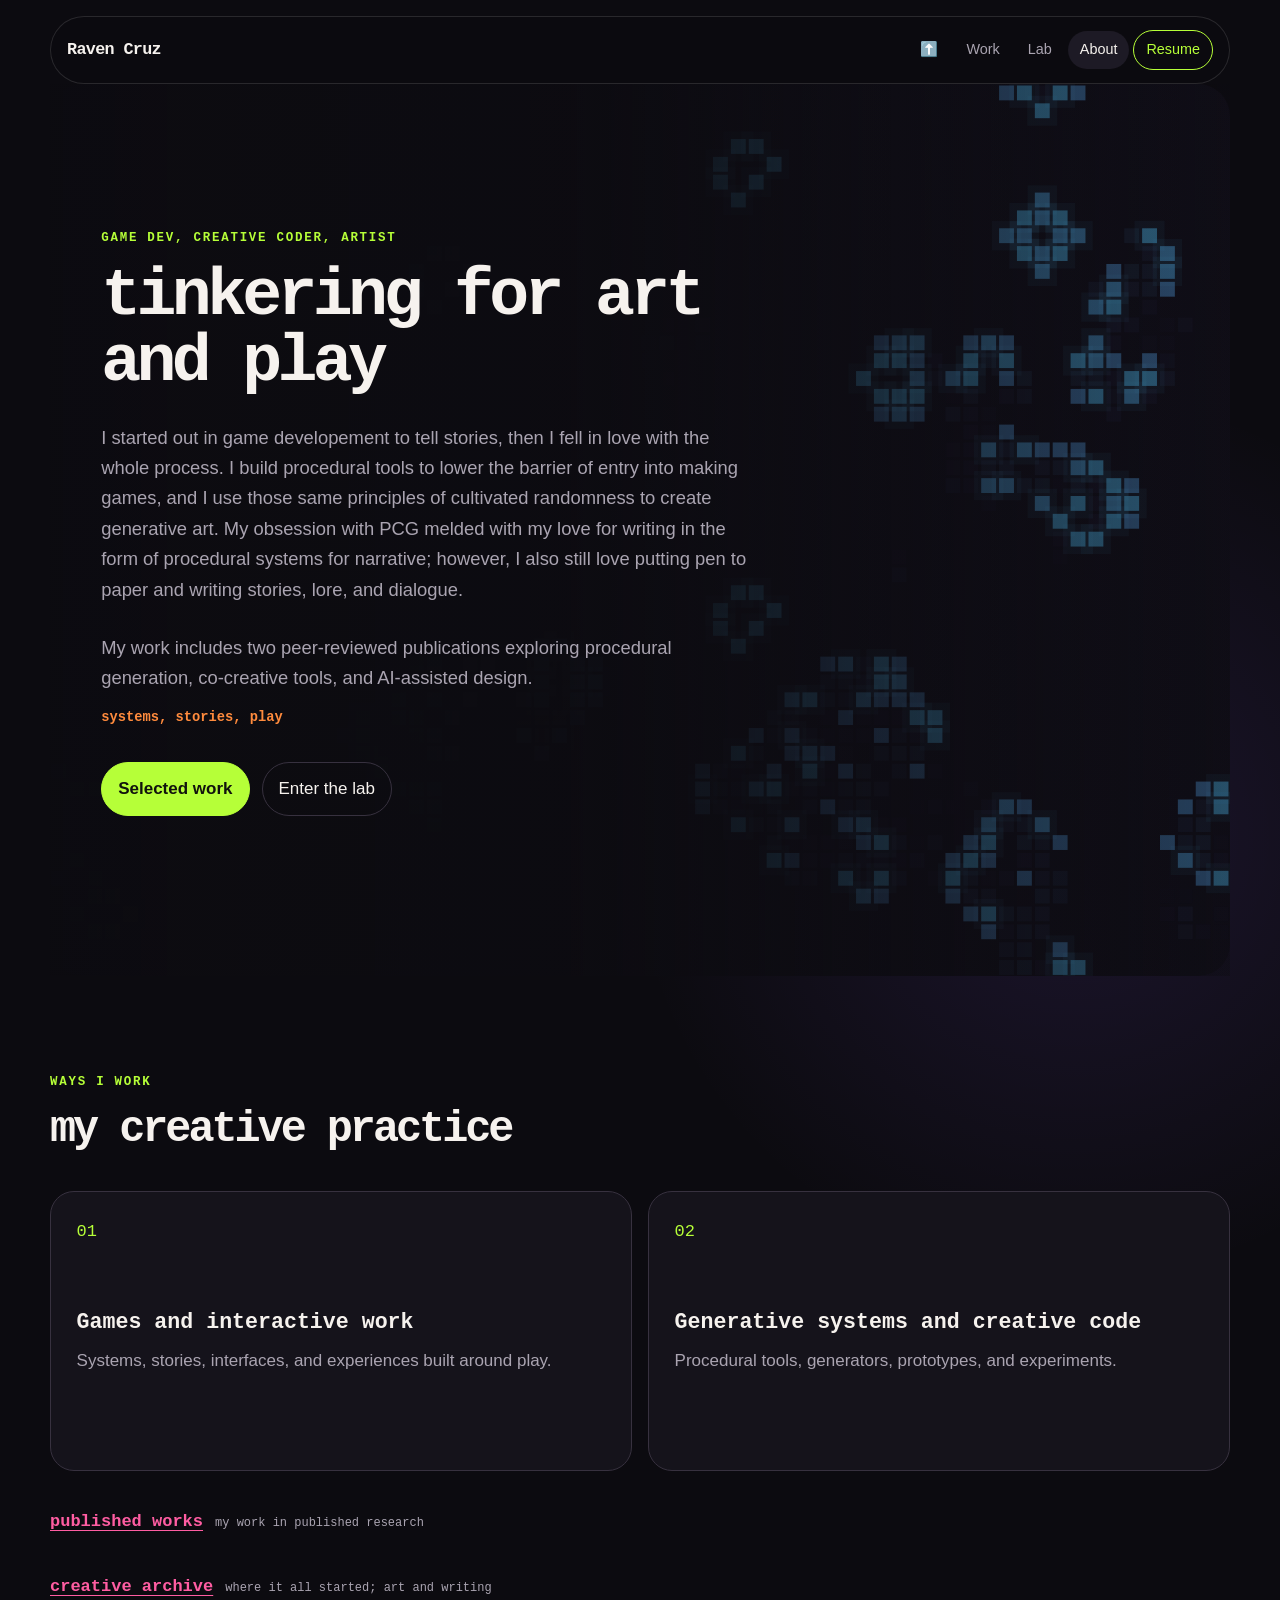
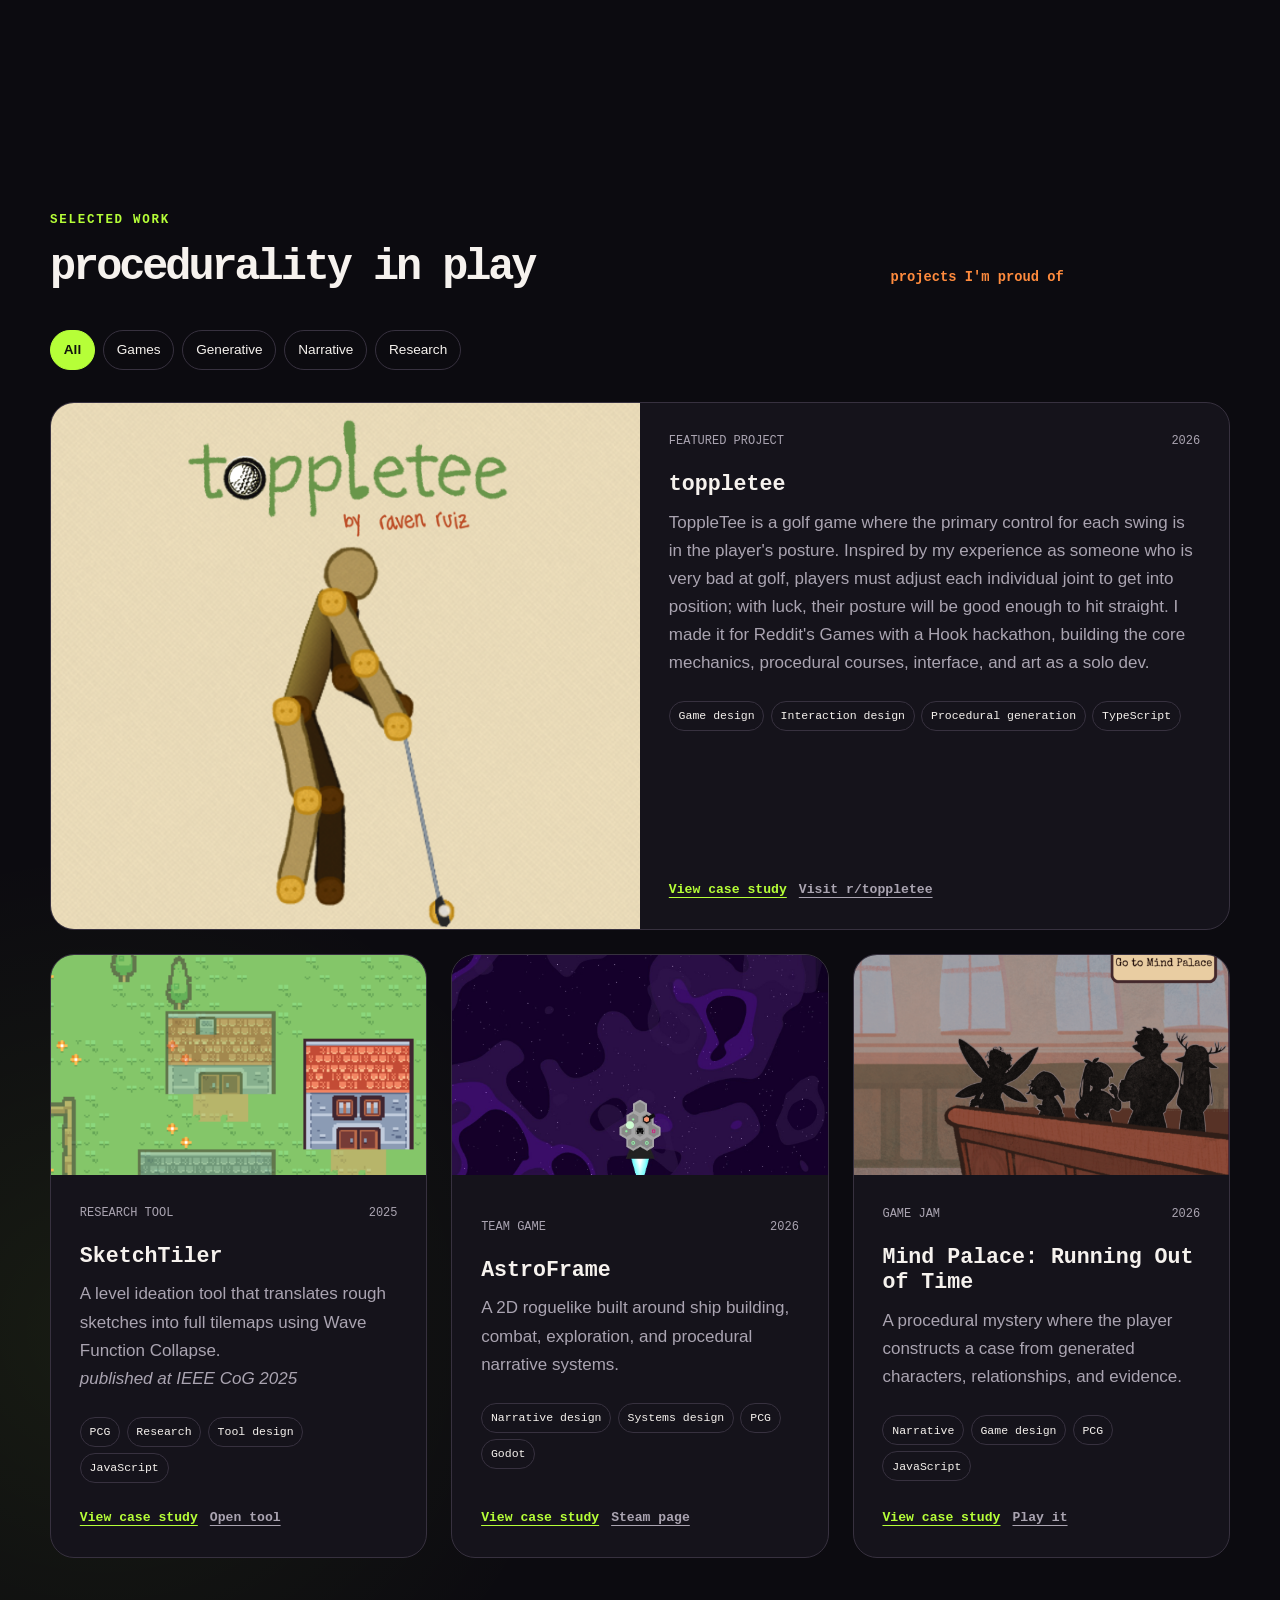
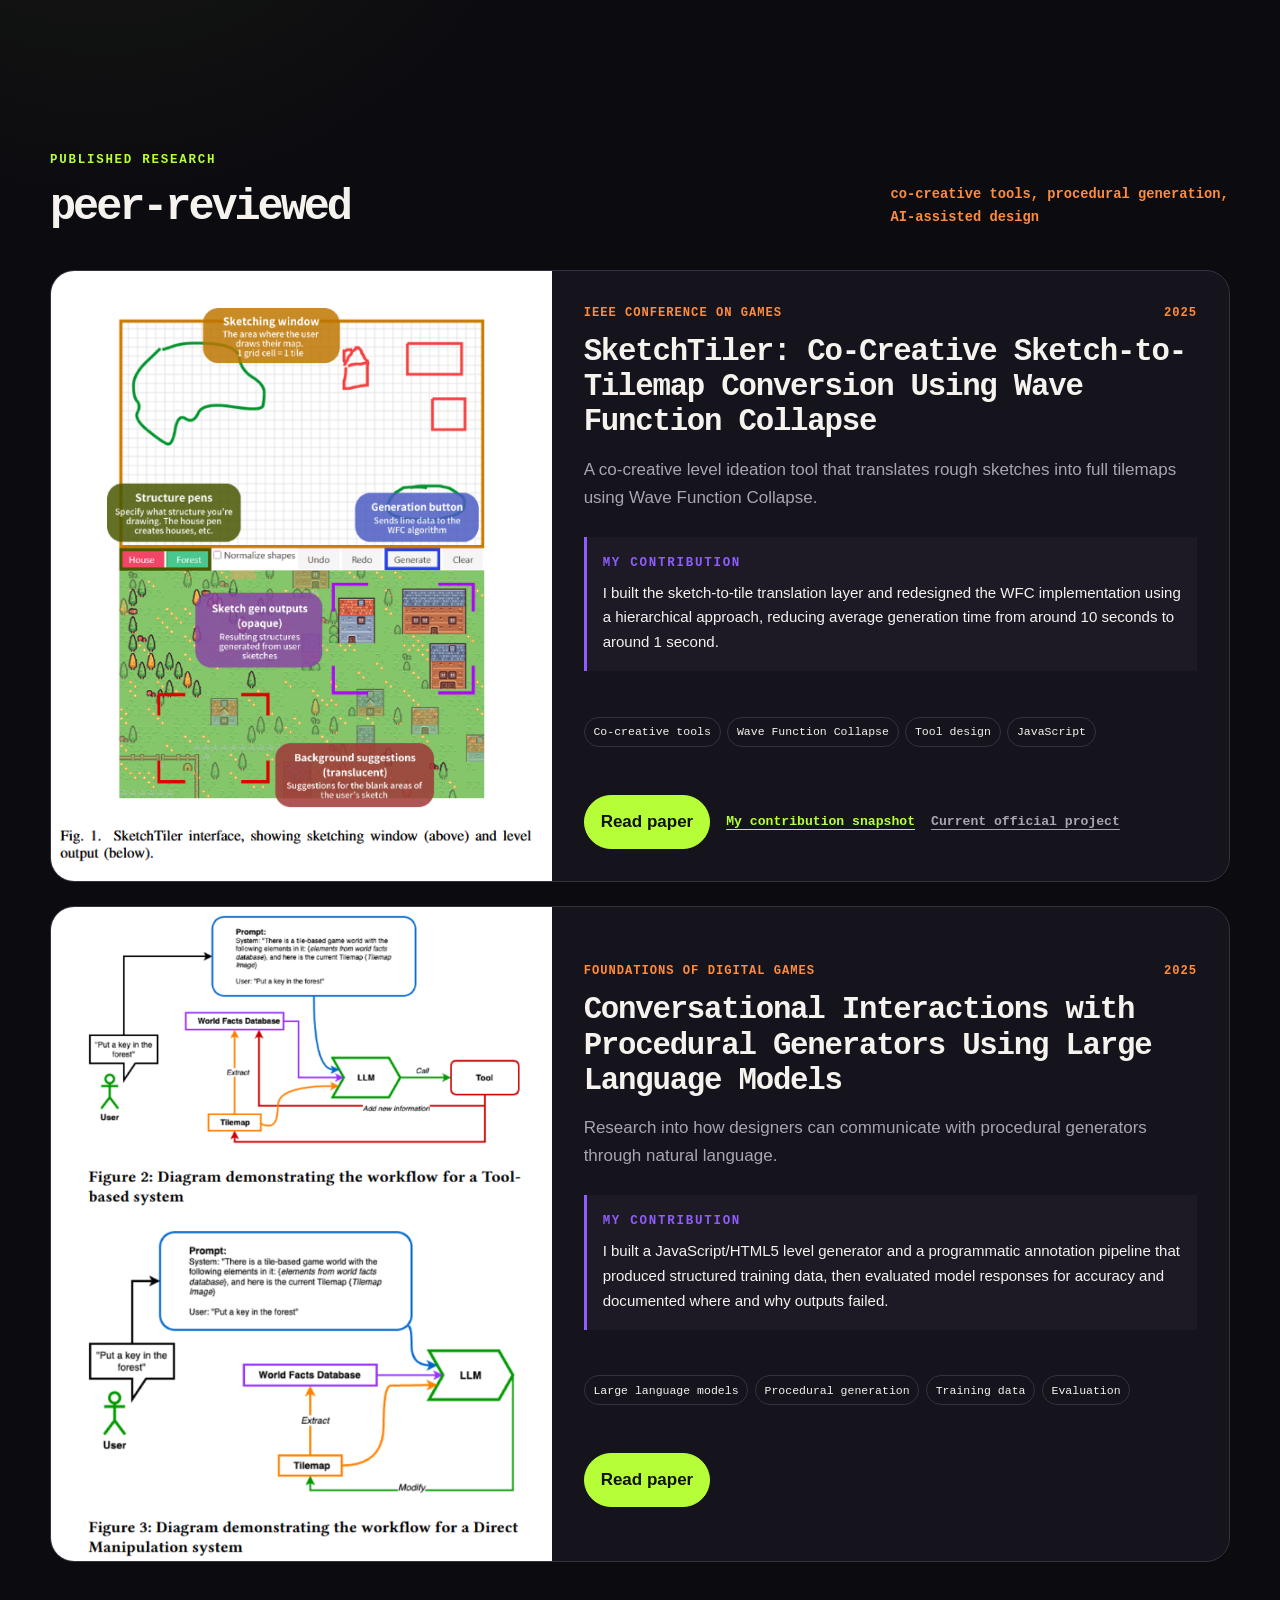
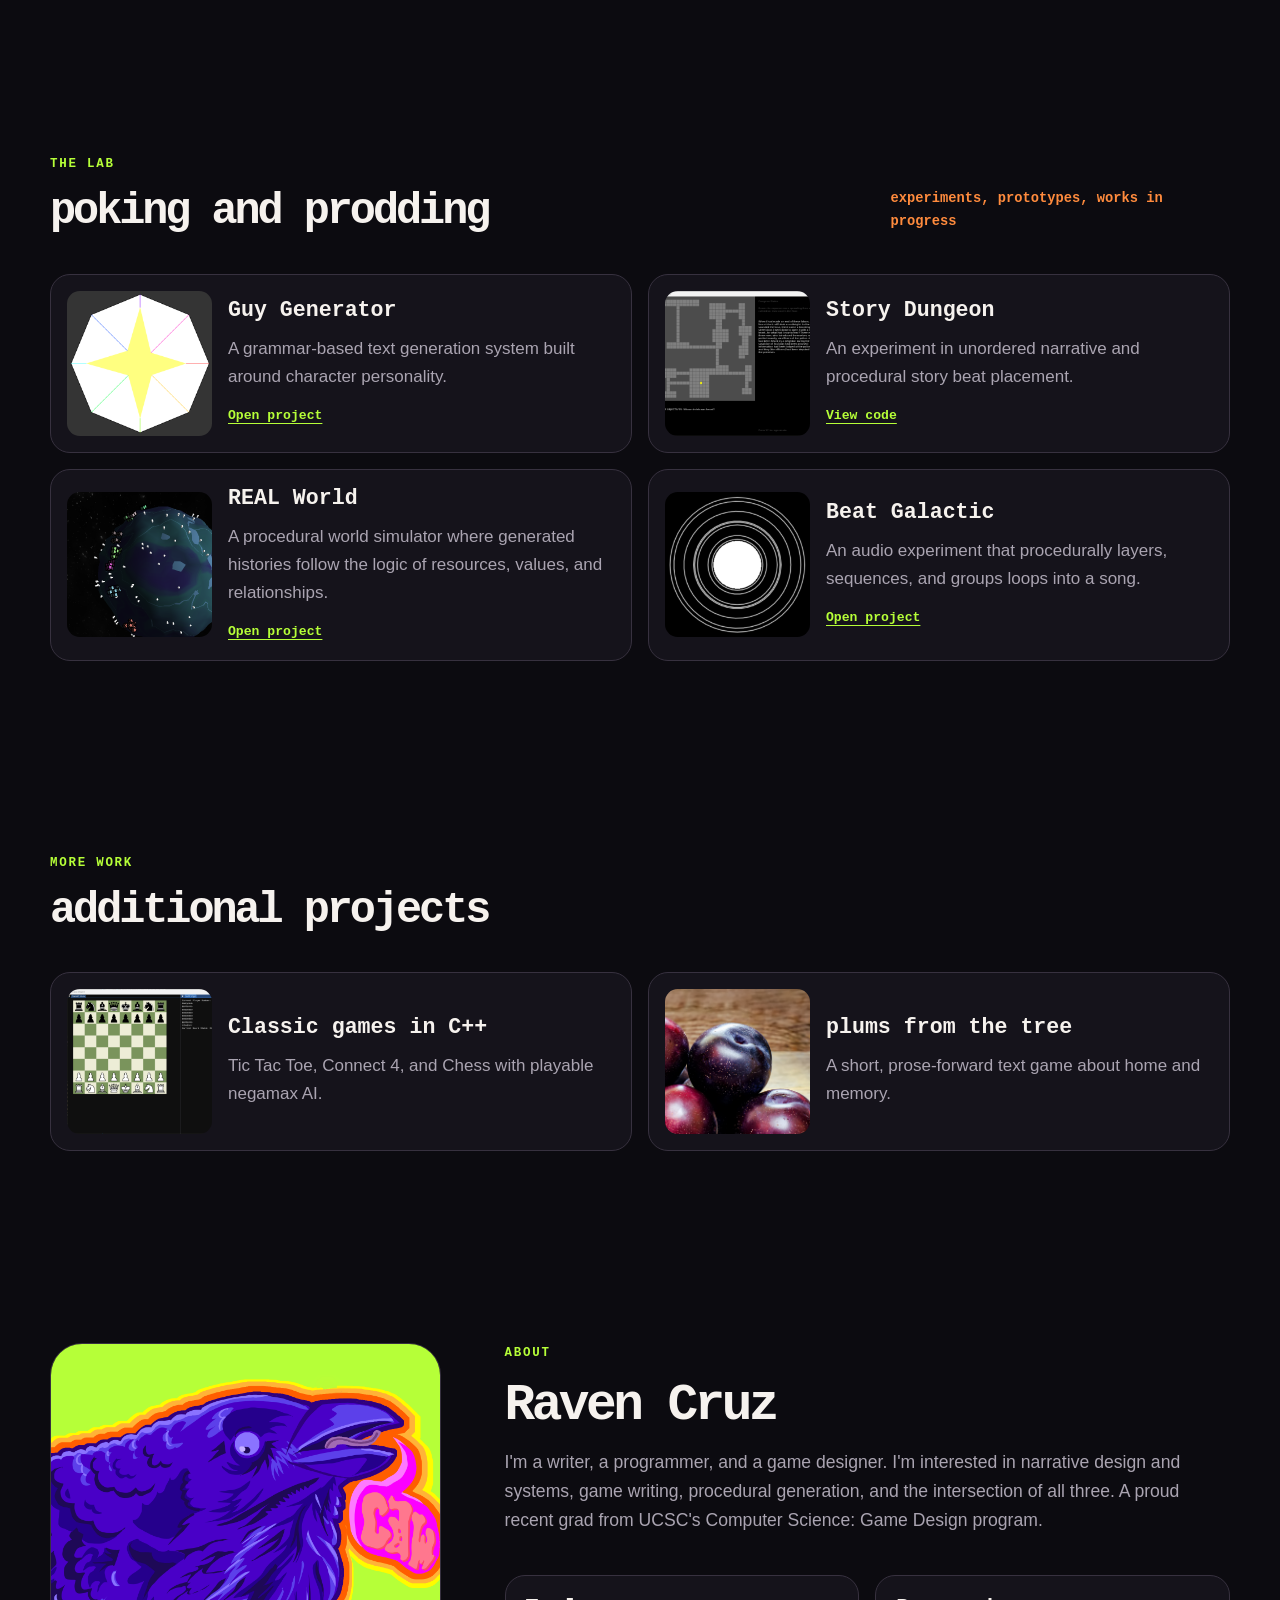
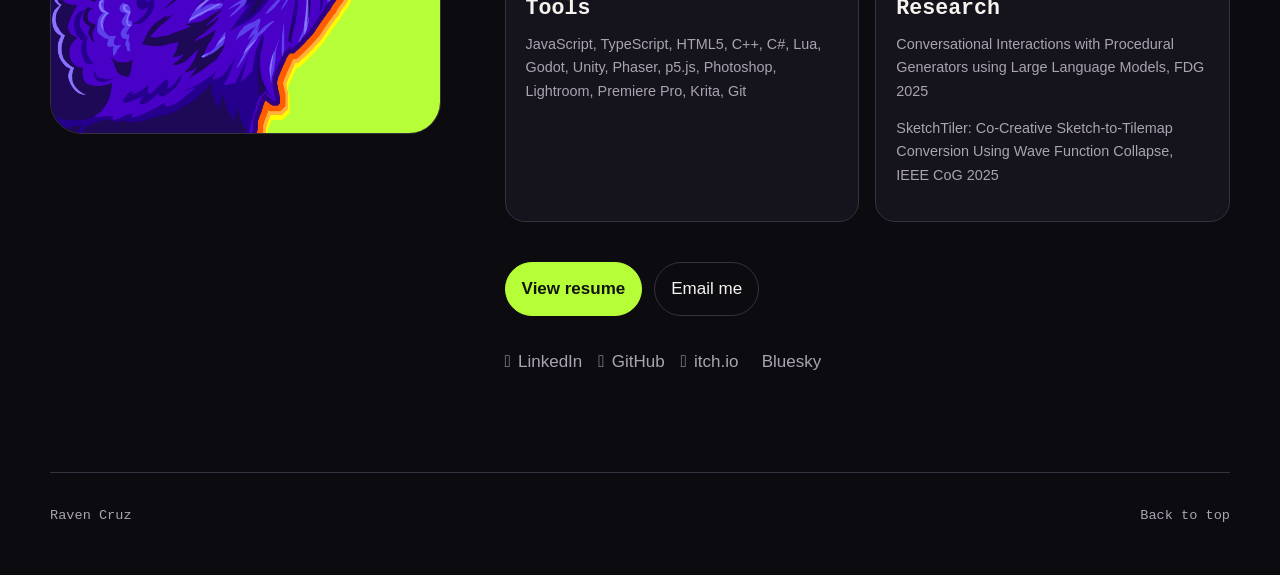
==== commit d6f779e4: "update" ====
--- a/index.html
+++ b/index.html
@@ -1,214 +1,428 @@
 <!DOCTYPE HTML>
-<!--
-	Miniport by HTML5 UP
-	html5up.net | @ajlkn
-	Free for personal and commercial use under the CCA 3.0 license (html5up.net/license)
--->
-<html>
+<html lang="en">
 	<head>
-		<title>Raven Ruiz Portfolio</title>
+		<title>Raven Cruz | Games, Creative Code, and Digital Art</title>
 		<meta charset="utf-8" />
-		<meta name="viewport" content="width=device-width, initial-scale=1, user-scalable=no" />
-		<link rel="stylesheet" href="assets/css/main.css" />
+		<meta name="viewport" content="width=device-width, initial-scale=1" />
+		<meta name="description" content="Portfolio of Raven Cruz, a game developer working across procedural generation, interactive storytelling, creative coding, and digital art." />
+		<link rel="stylesheet" href="assets/css/fontawesome-all.min.css" />
+		<link rel="stylesheet" href="assets/css/portfolio.css" />
 	</head>
-	<body class="is-preload">
-
-		<!-- Nav -->
-			<nav id="nav">
-				<ul class="container">
-					Raven Ruiz
-					<li><a href="#portfolio">Portfolio</a></li>
-					<li><a href="#contact">About</a></li>
-				</ul>
+	<body>
+		<header class="site-header">
+			<a class="site-name" href="#top">Raven Cruz</a>
+			<button class="menu-button" type="button" aria-expanded="false" aria-controls="site-nav">
+				<span>Menu</span>
+			</button>
+			<nav id="site-nav" aria-label="Primary navigation">
+				<a href="#top">⬆️</a>
+				<a href="#work">Work</a>
+				<a href="#lab">Lab</a>
+				<a href="#about">About</a>
+				<a class="resume-link" href="resume.pdf" target="_blank" rel="noreferrer">Resume</a>
 			</nav>
-		
-		<!-- Portfolio -->
-			<article id="portfolio" class="wrapper style3">
-				<div class="container">
-					<h1><b>Portfolio</b></h1>
-					<div class="box style3">
-						<span class="image" style="border: 2px solid #b6ff38;">
-							<a href="https://store.steampowered.com/app/4420390/AstroFrame/">
-								<img src="images/astroframe.jpg" alt="" />
-						</a></span>
-						<div class="content">
-							<h3><a href="https://store.steampowered.com/app/4420390/AstroFrame/">AstroFrame*</a></h3>
-							<p>AstroFrame is a 2D roguelike built in Godot around ship building, combat, and exploration. Currently in production as a senior capstone project, with early access slated for Summer 2026. As design lead, I architected spreadsheet-driven data pipelines to manage game state and balance, keeping the full system legible and iterable without touching engine code. As narrative lead, I wrote the world's history from the ground up (faction lore, characters, and the stories that give the universe texture). I've also worked on the roguelike side, designing the randomization systems that keep runs feeling fresh. On the horizon: an endless mode and a full narrative campaign. <i>*ongoing project</i></p>
-							<div class="tags">
-								<span class="tag narrative">Narrative</span>
-								<span class="tag design">Design</span>
-								<span class="tag pcg">PCG</span>
-								<span class="tag game">Steam release upcoming</span>
-								<span class="tag">Godot</span>
-							</div>
-						</div>
-					</div>
-					<div class="box style3">
-						<span class="image" style="border: 2px solid #b6ff38;">
-							<a href="https://corvuscorae.itch.io/mind-palace-running-out-of-time">
-								<img src="images/mproot.png" alt="" />
-						</a></span>
-						<div class="content">
-							<h3><a href="https://corvuscorae.itch.io/mind-palace-running-out-of-time">Mind Palace: Running Out of Time</a></h3>
-							<p>A game jam project tackling one of the harder problems in procedural generation: the mystery. Inspired by the failures of real-world criminal justice, where innocence and guilt aren't always what determine a verdict, the game casts the player as a lawyer who constructs a case from whatever evidence they find. There's no fixed truth. Characters are generated with interests, jobs, and relationships, then assigned roles (victim, suspect, defendant) that shape what evidence exists to be discovered. A job might place someone at a scene; a relationship might become a motive. Despite the difficulty in crafting a procedural mystery, I count the player's agency as one of our design wins; the truth is yours to make.</p>
-							<div class="tags">
-								<span class="tag narrative">Narrative</span>
-								<span class="tag design">Design</span>
-								<span class="tag pcg">PCG</span>
-								<span class="tag game">Game jam</span>
-								<span class="tag">Javascript</span>
-								<span class="tag">HTML</span>
-							</div>
-						</div>
-					</div>
-					<div class="box style3">
-						<span class="image" style="border: 2px solid #b6ff38;">
-							<a href="https://github.com/corvuscorae/chess-123">
-								<img src="images/chess.png" alt="" />
-						</a></span>
-						<div class="content">
-							<h3><a href="https://github.com/corvuscorae/chess-123">Classic games in C++</a></h3>
-							<p>A trio of classic games built in C++ as part of an advanced programming course taught by Graeme Devine: <a href="https://github.com/corvuscorae/tic-tac-toe">Tic Tac Toe</a>, <a href="https://github.com/corvuscorae/connect-4-123">Connect 4</a>, and <a href="https://github.com/corvuscorae/chess-123">Chess</a>. Each includes a fully playable negamax AI with alpha-beta pruning, with UIs built using Dear ImGui. For Chess specifically, I implemented FEN string parsing and legal move generation for all piece types, and spent time comparing assembly output between implementations to land on the most efficient approach. There's still plenty of room to improve these AIs, but they do consistently beat me, which feels like a reasonable bar.</p>
-							<div class="tags">
-								<span class="tag">C++</span>
-								<span class="tag">negamax</span>
-								<span class="tag">alpha-beta pruning</span>
-								<span class="tag">Dear ImGui</span>
-							</div>
-						</div>
-					</div>
-					<div class="box style3">
-						<span class="image" style="border: 2px solid #b6ff38;">
-							<a href="https://corvuscorae.github.io/guy_generator/">
-								<img src="images/guy_gen.png" alt="" />
-						</a></span>
-						<div class="content">
-							<h3><a href="https://corvuscorae.github.io/guy_generator/">Guy Generator*</a></h3>
-							<p>A grammar-based text generation system built around character personality. The goal was to push beyond generic procedural dialogue and make speakers feel genuinely distinct. Any character's voice is driven by personality variables that shape what they say and how they say it. Flavor filler and trait-weighted phrasing mean two characters can express the same idea in completely different ways. Designed with reusability in mind: the system is built as a tool, making it easy to plug in new character types, quirk sets, and personality levels. <i>*ongoing project</i></p>
-							<div class="tags">
-								<span class="tag narrative">Narrative</span>
-								<span class="tag pcg">PCG</span>
-								<span class="tag">P5js</span>
-								<span class="tag">Javascript</span>
-							</div>
-						</div>
-					</div>
-					<div class="box style3">
-						<span class="image" style="border: 2px solid #b6ff38;">
-							<a href="https://github.com/corvuscorae/story-dungeon">
-								<img src="images/dungeon.png" alt="" />
-						</a></span>
-						<div class="content">
-							<h3><a href="https://github.com/corvuscorae/story-dungeon">Story Dungeon*</a></h3>
-							<p>An experiment in unordered narrative. What happens when a player is dropped into the middle of a story, with no guaranteed beginning? Story Dungeon pairs random dungeon generation with procedural story beat placement, using dictionaries to map passages to investigatable threads so the world always feels like there's more to uncover. The challenge was making a randomly ordered story still feel like it had mystery and momentum. This is a prototype, but the core question driving it is one worth exploring further: can a story feel cohesive even when you can't predict where it starts? <i>*ongoing project</i></p>
-							<div class="tags">
-								<span class="tag narrative">Narrative</span>
-								<span class="tag pcg">PCG</span>
-								<span class="tag">Love2D</span>
-								<span class="tag">Lua</span>
-							</div>
-						</div>
-					</div>
-					<div class="box style3">
-						<span class="image" style="border: 2px solid #b6ff38;">
-							<a href="https://corvuscorae.github.io/SketchTilerWFC/">
-								<img src="images/sketch.png" alt="" />
-						</a></span>
-						<div class="content">
-							<h3><a href="https://corvuscorae.github.io/SketchTilerWFC/">SketchTiler</a></h3>
-							<p>A level ideation tool designed to lower the barrier to entry for tile-based level design. Users sketch a rough layout, and the tool translates that sketch into a full tilemap using Wave Function Collapse. I handled the translation layer from sketch data to tile data, and redesigned the WFC algorithm using a hierarchical approach (bringing generation time down from around 10 seconds to under 1). The goal was to make the ideation phase faster and more intuitive, especially for designers who aren't already fluent in tile-based level design.</p>
-							<div class="tags">
-								<span class="tag pcg">PCG</span>
-								<span class="tag research">Research</span>
-								<span class="tag">Phaser</span>
-								<span class="tag">Javascript</span>
-							</div>
-						</div>
-					</div>
-					<div class="box style3">
-						<span class="image" style="border: 2px solid #b6ff38;">
-							<a href="https://llwatkin.github.io/final-project/">
-								<img src="images/real.png" alt="" />
-						</a></span>
-						<div class="content">
-							<h3><a href="https://llwatkin.github.io/final-project/">REAL World</a></h3>
-							<p>A procedural world simulator built around the idea that history should make sense. Countries are generated with randomized resources and cultural values, then mapped to political ideologies through a value system. From there, relationships and histories are derived logically. Politically opposed nations become rivals; citizens' concerns reflect the realities of their resources and relationships. The result is a world that feels like it has a logical past and present. I led the lore system and the logic driving faction relationships and generated histories.</p>
-							<div class="tags">
-								<span class="tag pcg">PCG</span>
-								<span class="tag narrative">Narrative</span>
-								<span class="tag">Javascript</span>
-							</div>
-						</div>
-					</div>
-					<div class="box style3">
-						<span class="image" style="border: 2px solid #b6ff38;">
-							<a href="https://corvuscorae.itch.io/beat-galactic">
-								<img src="images/beats.png" alt="" />
-						</a></span>
-						<div class="content">
-							<h3><a href="https://corvuscorae.itch.io/beat-galactic/">Beat Galactic</a></h3>
-							<p>An audio experiment, made mostly for the joy of it. Beat Galactic procedurally assembles individual loops into a complete song, layering, sequencing, and grouping them on the fly. It got a little weird, honestly, but that was kind of the point. It pushed me to think seriously about procedural audio design and what it means for music to feel intentional when it's generated.</p>
-							<div class="tags">
-								<span class="tag pcg">PCG</span>
-								<span class="tag">Audio</span>
-								<span class="tag">Love2D</span>
-								<span class="tag">Lua</span>
-							</div>
-						</div>
-					</div>
-					<div class="box style3">
-						<span class="image" style="border: 2px solid #b6ff38;">
-							<a href="https://corvuscorae.itch.io/plums">
-								<img src="images/plums.png" alt="" />
-						</a></span>
-						<div class="content">
-							<h3><a href="https://corvuscorae.itch.io/plums">plums from the tree</a></h3>
-							<p>A short, prose-forward text game and a pure writing exercise. No elaborate systems, just careful attention to language, pacing, and the feeling a small interactive story can leave behind. Written about the sense of home and its propensity to haunt you as you grow older.</p>
-							<div class="tags">
-								<span class="tag narrative">Writing</span>
-								<span class="tag narrative">Narrative</span>
-								<span class="tag">HTML</span>
-							</div>
-						</div>
-					</div>
-				</div>
-			</article>
-
-		<!-- About, contact -->
-		<article id="contact" class="wrapper style1">
-			<div class="container">
-				<div class="row aln-left">
-					<div class="col-4 col-5-large col-12-small">
-						<span class="image left"><img src="images/raven_B.png" style="border: 2px solid #4900c7;"></span>
-					</div>
-					<div class="col-10">
-						<header>
-							<h1><strong>Raven Ruiz</strong></h1>
-							<h3><b><a href="mailto:ravecruzruiz@gmail.com">ravecruzruiz@gmail.com</a></b></h3>
-							<ul class="social">
-								<li><a href="https://www.linkedin.com/in/ravenlcruz/" class="fa-brands fa-linkedin"></a></li>
-								<li><a href="https://github.com/corvuscorae" class="fa-brands fa-github"></a></li>
-								<li><a href="https://corvuscorae.itch.io/" class="fa-brands fa-itch-io"></a></li>
-								<li><a href="https://bsky.app/profile/corvuscorae.bsky.social" class="fa-brands fa-square-bluesky"></a></li>
-							</ul>
-						</header>
-						<p>
-							I'm a writer, a programmer, and a game designer. 
-							I'm interested in narrative design and systems, game writing, procedural generation, and the intersection of all three!
-							A proud recent grad from UCSC's Computer Science: Game Design program.
-						</p>
+		</header>
+
+		<main id="top">
+			<section class="hero section">
+				<div class="hero-copy">
+					<p class="eyebrow">game dev, creative coder, artist</p>
+					<h1>tinkering for art and play</h1>
+					<p class="hero-intro">I started out in game developement to tell stories, then I fell in love with the whole process. I build procedural tools to lower the barrier of entry into making games, and I use those same principles of cultivated randomness to create generative art. My obsession with PCG melded with my love for writing in the form of procedural systems for narrative; however, I also still love putting pen to paper and writing stories, lore, and dialogue.</p>
+					<p class="hero-intro">My work includes two peer-reviewed publications exploring procedural generation, co-creative tools, and AI-assisted design.</p>
+					<p class="placeholder-copy">systems, stories, play</p>
+					<div class="hero-actions">
+						<a class="button primary" href="#work">Selected work</a>
+						<a class="button" href="#lab">Enter the lab</a>
+					</div>
+				</div>
+				<div class="hero-visual" aria-hidden="true">
+					<canvas id="hero-interaction"></canvas>
+				</div>
+			</section>
+
+			<section class="section practice-section" aria-labelledby="practice-title">
+				<div class="section-heading">
+					<div>
+						<p class="eyebrow">Ways I work</p>
+						<h2 id="practice-title">my creative practice</h2>
+					</div>
+				</div>
+				<div class="practice-grid">
+					<a class="practice-card" href="#work">
+						<span class="practice-number">01</span>
+						<h3>Games and interactive work</h3>
+						<p>Systems, stories, interfaces, and experiences built around play.</p>
+					</a>
+					<a class="practice-card" href="#lab">
+						<span class="practice-number">02</span>
+						<h3>Generative systems and creative code</h3>
+						<p>Procedural tools, generators, prototypes, and experiments.</p>
+					</a>
+				</div>
+				<p><a class="practice-secondary-link" href="#research">
+					<span>published works</span>
+					<small>my work in published research</small>
+				</a></p>
+				<p><a class="practice-secondary-link" href="archive.html">
+					<span>creative archive</span>
+					<small>where it all started; art and writing</small>
+				</a></p>	
+			</section>
+
+			<section id="work" class="section work-section">
+				<div class="section-heading">
+					<div>
+						<p class="eyebrow">Selected work</p>
+						<h2>procedurality in play</h2>
+					</div>
+					<p class="section-note">projects I'm proud of</p>
+				</div>
+
+				<div class="filters" role="group" aria-label="Filter projects">
+					<button type="button" class="filter-button active" data-filter="all">All</button>
+					<button type="button" class="filter-button" data-filter="games">Games</button>
+					<button type="button" class="filter-button" data-filter="generative">Generative</button>
+					<button type="button" class="filter-button" data-filter="narrative">Narrative</button>
+					<button type="button" class="filter-button" data-filter="research">Research</button>
+				</div>
+
+				<div class="featured-grid">
+					<article class="project-card featured-project" data-categories="games generative design">
+						<img class="project-media" src="images/topple.png" alt="toppletee golfer in position" />
+						<div class="project-copy">
+							<div class="project-meta">
+								<span>Featured project</span>
+								<span>2026</span>
+							</div>
+							<h3>toppletee</h3>
+							<p>ToppleTee is a golf game where the primary control for each swing is in the player's posture. Inspired by my experience as someone who is very bad at golf, players must adjust each individual joint to get into position; with luck, their posture will be good enough to hit straight. I made it for Reddit's Games with a Hook hackathon, building the core mechanics, procedural courses, interface, and art as a solo dev.</p>
+							<ul class="tag-list" aria-label="toppletee tags">
+								<li>Game design</li>
+								<li>Interaction design</li>
+								<li>Procedural generation</li>
+								<li>TypeScript</li>
+							</ul>
+							<div class="card-actions">
+								<button class="text-button" type="button" data-dialog="toppletee-dialog">View case study</button>
+								<a class="text-link muted" href="https://www.reddit.com/r/toppletee" target="_blank" rel="noopener noreferrer">Visit r/toppletee</a>
+							</div>
+						</div>
+					</article>
+
+					<article class="project-card" data-categories="generative research design">
+						<img class="project-media" src="images/sketch.png" alt="SketchTiler interface translating a sketch into a tilemap" />
+						<div class="project-copy">
+							<div class="project-meta">
+								<span>Research tool</span>
+								<span>2025</span>
+							</div>
+							<h3>SketchTiler</h3>
+							<p>A level ideation tool that translates rough sketches into full tilemaps using Wave Function Collapse.</p>
+							<p><i>published at IEEE CoG 2025</i></p>
+							<ul class="tag-list" aria-label="SketchTiler tags">
+								<li>PCG</li>
+								<li>Research</li>
+								<li>Tool design</li>
+								<li>JavaScript</li>
+							</ul>
+							<div class="card-actions">
+								<button class="text-button" type="button" data-dialog="sketchtiler-dialog">View case study</button>
+								<a class="text-link muted" href="https://corvuscorae.github.io/SketchTilerWFC/" target="_blank" rel="noreferrer">Open tool</a>
+							</div>
+						</div>
+					</article>
+
+					<article class="project-card" data-categories="games narrative generative design">
+						<img class="project-media" src="images/astroframe.jpg" alt="AstroFrame game artwork" />
+						<div class="project-copy">
+							<div class="project-meta">
+								<span>Team game</span>
+								<span>2026</span>
+							</div>
+							<h3>AstroFrame</h3>
+							<p>A 2D roguelike built around ship building, combat, exploration, and procedural narrative systems.</p>
+							<ul class="tag-list" aria-label="AstroFrame tags">
+								<li>Narrative design</li>
+								<li>Systems design</li>
+								<li>PCG</li>
+								<li>Godot</li>
+							</ul>
+							<div class="card-actions">
+								<button class="text-button" type="button" data-dialog="astroframe-dialog">View case study</button>
+								<a class="text-link muted" href="https://store.steampowered.com/app/4420390/AstroFrame/" target="_blank" rel="noreferrer">Steam page</a>
+							</div>
+						</div>
+					</article>
+
+					<article class="project-card" data-categories="games narrative generative design">
+						<img class="project-media" src="images/mproot.png" alt="Mind Palace game interface" />
+						<div class="project-copy">
+							<div class="project-meta">
+								<span>Game jam</span>
+								<span>2026</span>
+							</div>
+							<h3>Mind Palace: Running Out of Time</h3>
+							<p>A procedural mystery where the player constructs a case from generated characters, relationships, and evidence.</p>
+							<ul class="tag-list" aria-label="Mind Palace tags">
+								<li>Narrative</li>
+								<li>Game design</li>
+								<li>PCG</li>
+								<li>JavaScript</li>
+							</ul>
+							<div class="card-actions">
+								<button class="text-button" type="button" data-dialog="mind-palace-dialog">View case study</button>
+								<a class="text-link muted" href="https://corvuscorae.itch.io/mind-palace-running-out-of-time" target="_blank" rel="noreferrer">Play it</a>
+							</div>
+						</div>
+					</article>
+				</div>
+			</section>
+
+			<section id="research" class="section research-section">
+				<div class="section-heading">
+					<div>
+						<p class="eyebrow">published research</p>
+						<h2>peer-reviewed</h2>
+					</div>
+					<p class="section-note">co-creative tools, procedural generation, AI-assisted design</p>
+				</div>
+
+				<div class="research-grid">
+					<article class="research-card">
+						<div class="research-media-wrap">
+							<img class="research-media" src="images/st_pub.png" />
+						</div>
+						<div class="research-copy">
+							<div class="research-meta">
+								<span>IEEE Conference on Games</span>
+								<span>2025</span>
+							</div>
+							<h3>SketchTiler: Co-Creative Sketch-to-Tilemap Conversion Using Wave Function Collapse</h3>
+							<p>A co-creative level ideation tool that translates rough sketches into full tilemaps using Wave Function Collapse.</p>
+							<div class="research-contribution">
+								<p class="eyebrow">my contribution</p>
+								<p>I built the sketch-to-tile translation layer and redesigned the WFC implementation using a hierarchical approach, reducing average generation time from around 10 seconds to around 1 second.</p>
+							</div>
+							<ul class="tag-list" aria-label="SketchTiler research tags">
+								<li>Co-creative tools</li>
+								<li>Wave Function Collapse</li>
+								<li>Tool design</li>
+								<li>JavaScript</li>
+							</ul>
+							<div class="research-actions">
+								<a class="button primary" href="https://ieeexplore.ieee.org/document/11114168" target="_blank" rel="noreferrer">Read paper</a>
+								<a class="text-link" href="https://corvuscorae.github.io/SketchTilerWFC/" target="_blank" rel="noreferrer">My contribution snapshot</a>
+								<a class="text-link muted" href="https://github.com/Ericcccccai/SketchTiler" target="_blank" rel="noreferrer">Current official project</a>
+							</div>
+						</div>
+					</article>
+
+					<article class="research-card">
+						<div class="research-media-wrap">
+							<img class="research-media" src="images/convos.png" />
+						</div>
+						<div class="research-copy">
+							<div class="research-meta">
+								<span>Foundations of Digital Games</span>
+								<span>2025</span>
+							</div>
+							<h3>Conversational Interactions with Procedural Generators Using Large Language Models</h3>
+							<p>Research into how designers can communicate with procedural generators through natural language.</p>
+							<div class="research-contribution">
+								<p class="eyebrow">my contribution</p>
+								<p>I built a JavaScript/HTML5 level generator and a programmatic annotation pipeline that produced structured training data, then evaluated model responses for accuracy and documented where and why outputs failed.</p>
+							</div>
+							<ul class="tag-list" aria-label="Conversational procedural generation research tags">
+								<li>Large language models</li>
+								<li>Procedural generation</li>
+								<li>Training data</li>
+								<li>Evaluation</li>
+							</ul>
+							<div class="research-actions">
+								<a class="button primary" href="https://doi.org/10.1145/3723498.3723788" target="_blank" rel="noreferrer">Read paper</a>
+							</div>
+						</div>
+					</article>
+				</div>
+			</section>
+
+			<section id="lab" class="section lab-section">
+				<div class="section-heading">
+					<div>
+						<p class="eyebrow">The lab</p>
+						<h2>poking and prodding</h2>
+					</div>
+					<p class="section-note">experiments, prototypes, works in progress</p>
+				</div>
+
+				<div class="experiment-grid">
+					<article class="experiment-card">
+						<img src="images/guy_gen.png" alt="Guy Generator interface" />
+						<div>
+							<h3>Guy Generator</h3>
+							<p>A grammar-based text generation system built around character personality.</p>
+							<a class="text-link" href="https://corvuscorae.github.io/guy_generator/" target="_blank" rel="noreferrer">Open project</a>
+						</div>
+					</article>
+					<article class="experiment-card">
+						<img src="images/dungeon.png" alt="Story Dungeon prototype" />
+						<div>
+							<h3>Story Dungeon</h3>
+							<p>An experiment in unordered narrative and procedural story beat placement.</p>
+							<a class="text-link" href="https://github.com/corvuscorae/story-dungeon" target="_blank" rel="noreferrer">View code</a>
+						</div>
+					</article>
+					<article class="experiment-card">
+						<img src="images/real.png" alt="REAL World procedural world simulator" />
+						<div>
+							<h3>REAL World</h3>
+							<p>A procedural world simulator where generated histories follow the logic of resources, values, and relationships.</p>
+							<a class="text-link" href="https://llwatkin.github.io/final-project/" target="_blank" rel="noreferrer">Open project</a>
+						</div>
+					</article>
+					<article class="experiment-card">
+						<img src="images/beats.png" alt="Beat Galactic procedural audio project" />
+						<div>
+							<h3>Beat Galactic</h3>
+							<p>An audio experiment that procedurally layers, sequences, and groups loops into a song.</p>
+							<a class="text-link" href="https://corvuscorae.itch.io/beat-galactic" target="_blank" rel="noreferrer">Open project</a>
+						</div>
+					</article>
+				</div>
+			</section>
+
+
+			<section class="section archive-section">
+				<div class="section-heading">
+					<div>
+						<p class="eyebrow">More work</p>
+						<h2>additional projects</h2>
+					</div>
+				</div>
+				<div class="archive-grid">
+					<a class="archive-card" href="https://github.com/corvuscorae/chess-123" target="_blank" rel="noreferrer">
+						<img src="images/chess.png" alt="Chess game built in C++" />
+						<div><h3>Classic games in C++</h3><p>Tic Tac Toe, Connect 4, and Chess with playable negamax AI.</p></div>
+					</a>
+					<a class="archive-card" href="https://corvuscorae.itch.io/plums" target="_blank" rel="noreferrer">
+						<img src="images/plums.png" alt="plums from the tree text game" />
+						<div><h3>plums from the tree</h3><p>A short, prose-forward text game about home and memory.</p></div>
+					</a>
+				</div>
+			</section>
+
+			<section id="about" class="section about-section">
+				<div class="about-image-wrap">
+					<img src="images/raven_B.png" alt="Portrait of Raven Cruz" />
+				</div>
+				<div class="about-copy">
+					<p class="eyebrow">About</p>
+					<h2>Raven Cruz</h2>
+					<p>I'm a writer, a programmer, and a game designer. I'm interested in narrative design and systems, game writing, procedural generation, and the intersection of all three. A proud recent grad from UCSC's Computer Science: Game Design program.</p>
+					<!-- <p class="placeholder-copy">[ABOUT ME SECTION: ADD PERSONAL CONTEXT, YOUR CREATIVE INTERESTS, AND WHAT YOU ARE LOOKING FOR NEXT]</p> -->
+					<div class="about-details">
+						<div>
+							<h3>Tools</h3>
+							<p>JavaScript, TypeScript, HTML5, C++, C#, Lua, Godot, Unity, Phaser, p5.js, Photoshop, Lightroom, Premiere Pro, Krita, Git</p>
+						</div>
+						<div>
+							<h3>Research</h3>
+							<p>Conversational Interactions with Procedural Generators using Large Language Models, FDG 2025</p>
+							<p>SketchTiler: Co-Creative Sketch-to-Tilemap Conversion Using Wave Function Collapse, IEEE CoG 2025</p>
+						</div>
+					</div>
+					<div class="about-actions">
+						<a class="button primary" href="resume.pdf" target="_blank" rel="noreferrer">View resume</a>
+						<a class="button" href="mailto:ravencruzruiz@gmail.com">Email me</a>
+					</div>
+					<ul class="social-links" aria-label="Social links">
+						<li><a href="https://www.linkedin.com/in/ravenlcruz/" target="_blank" rel="noreferrer"><span class="fa-brands fa-linkedin" aria-hidden="true"></span><span>LinkedIn</span></a></li>
+						<li><a href="https://github.com/corvuscorae" target="_blank" rel="noreferrer"><span class="fa-brands fa-github" aria-hidden="true"></span><span>GitHub</span></a></li>
+						<li><a href="https://corvuscorae.itch.io/" target="_blank" rel="noreferrer"><span class="fa-brands fa-itch-io" aria-hidden="true"></span><span>itch.io</span></a></li>
+						<li><a href="https://bsky.app/profile/corvuscorae.bsky.social" target="_blank" rel="noreferrer"><span class="fa-brands fa-square-bluesky" aria-hidden="true"></span><span>Bluesky</span></a></li>
+					</ul>
+				</div>
+			</section>
+		</main>
+
+		<footer class="site-footer">
+			<p>Raven Cruz</p>
+			<a href="#top">Back to top</a>
+		</footer>
+
+		<dialog id="toppletee-dialog" class="project-dialog">
+			<button class="dialog-close" type="button" aria-label="Close case study">Close</button>
+			<div class="dialog-layout">
+				<img class="dialog-media image-media" src="images/topple.png" alt="ToppleTee golfer adjusting their posture" />
+				<div>
+					<p class="eyebrow">toppletee</p>
+					<h2>making golf difficult in all the wrong ways</h2>
+					<p>ToppleTee is a golf game where the golfer's entire body becomes the controller. Instead of just choosing a direction and stopping a power meter of some kind, players adjust individual joints, select a club, aim, and hope their posture is good enough to send the ball where they intended. Just like when I play golf IRL.</p>
+					<h3>The idea</h3>
+					<p>I came up with ToppleTee after repeatedly failing to hit a decent drive while my wife tried to correct my posture. Most golf games remove that physical frustration, so I wondered what would happen if a game made it the central mechanic. Every small adjustment to the golfer's knees, shoulders, elbows, and hands affects the resulting shot.</p>
+					<h3>What I did</h3>
+					<p>I designed and developed ToppleTee as a solo project for Reddit's Games with a Hook hackathon. I built the posture and swing systems, procedural course generation, ball physics, club behavior, daily and practice modes, interface, art, and Reddit Devvit integration.</p>
+					<h3>Design process</h3>
+					<p>The central challenge was translating joint positions into ball physics in a learnable way, while still balancing frustration with fun. Each club uses its own ideal posture profile, while the game evaluates the player's pose and translates its mistakes into changes in distance, accuracy, and shot shape. Feedback after each swing helps the player understand which part of their posture had the greatest effect.</p>
+					<h3>Reflection</h3>
+					<p>ToppleTee taught me how much iteration it takes to make intentional frustration feel playful. The most successful moments happen when a shot goes terribly wrong for a reason the player can recognize, followed by the brief triumph of finally getting everything to line up.</p>
+					<div class="card-actions">
+						<a class="button primary" href="https://www.reddit.com/r/toppletee" target="_blank" rel="noopener noreferrer">Play on Reddit</a>
 					</div>
 				</div>
 			</div>
-		</article>
-
-		<!-- Scripts -->
-			<script src="assets/js/jquery.min.js"></script>
-			<script src="assets/js/jquery.scrolly.min.js"></script>
-			<script src="assets/js/browser.min.js"></script>
-			<script src="assets/js/breakpoints.min.js"></script>
-			<script src="assets/js/util.js"></script>
-			<script src="assets/js/main.js"></script>
-
+		</dialog>
+
+		<dialog id="sketchtiler-dialog" class="project-dialog">
+			<button class="dialog-close" type="button" aria-label="Close case study">Close</button>
+			<div class="dialog-layout">
+				<img class="dialog-media image-media" src="images/sketch.png" alt="SketchTiler interface" />
+				<div>
+					<p class="eyebrow">SketchTiler</p>
+					<h2>Co-creative sketch-to-tilemap generation</h2>
+					<p>A level ideation tool designed to lower the barrier to entry for tile-based level design. Users sketch a rough layout, and the tool translates that sketch into a full tilemap using Wave Function Collapse.</p>
+					<h3>What I did</h3>
+					<p>I handled the translation layer from sketch data to tile data, and redesigned the WFC algorithm using a hierarchical approach, bringing generation time down from around 10 seconds to under 1.</p>
+					<h3>Design goal</h3>
+					<p>The goal was to make the ideation phase faster and more intuitive, especially for designers who aren't already fluent in tile-based level design.</p>
+					<!-- <p class="placeholder-copy">[ADD PROCESS IMAGES, EARLY VERSIONS, USER FLOW, AND A SHORT REFLECTION]</p> -->
+				</div>
+			</div>
+		</dialog>
+
+		<dialog id="astroframe-dialog" class="project-dialog">
+			<button class="dialog-close" type="button" aria-label="Close case study">Close</button>
+			<div class="dialog-layout">
+				<img class="dialog-media image-media" src="images/astroframe.jpg" alt="AstroFrame artwork" />
+				<div>
+					<p class="eyebrow">AstroFrame</p>
+					<h2>A roguelike built around ship building, combat, and exploration.</h2>
+					<p>AstroFrame is a 2D roguelike built in Godot around ship building, combat, and exploration. As design lead, I architected spreadsheet-driven data pipelines to manage game state and balance, keeping the full system legible and iterable without touching engine code.</p>
+					<h3>Narrative and systems</h3>
+					<p>As narrative lead, I wrote the world's history from the ground up, including faction lore, characters, and the stories that give the universe texture. I also worked on the roguelike side, designing randomization systems that keep runs feeling fresh.</p>
+					<!-- <p class="placeholder-copy">[UPDATE THE PROJECT STATUS, TEAM SIZE, FINAL RESPONSIBILITIES, AND CURRENT RELEASE INFORMATION]</p> -->
+				</div>
+			</div>
+		</dialog>
+
+		<dialog id="mind-palace-dialog" class="project-dialog">
+			<button class="dialog-close" type="button" aria-label="Close case study">Close</button>
+			<div class="dialog-layout">
+				<img class="dialog-media image-media" src="images/mproot.png" alt="Mind Palace interface" />
+				<div>
+					<p class="eyebrow">Mind Palace: Running Out of Time</p>
+					<h2>A procedural mystery with no fixed truth.</h2>
+					<p>A game jam project tackling one of the harder problems in procedural generation: the mystery. Inspired by the failures of real-world criminal justice, where innocence and guilt aren't always what determine a verdict, the game casts the player as a lawyer who constructs a case from whatever evidence they find.</p>
+					<h3>Generated evidence</h3>
+					<p>Characters are generated with interests, jobs, and relationships, then assigned roles that shape what evidence exists to be discovered. A job might place someone at a scene; a relationship might become a motive.</p>
+					<h3>Design outcome</h3>
+					<p>Despite the difficulty in crafting a procedural mystery, I count the player's agency as one of our design wins; the truth is yours to make.</p>
+					<!-- <p class="placeholder-copy">[ADD YOUR SPECIFIC ROLE, TEAM SIZE, JAM CONSTRAINTS, AND WHAT YOU LEARNED]</p> -->
+				</div>
+			</div>
+		</dialog>
+
+		<script src="assets/js/portfolio.js"></script>
 	</body>
-</html>+</html>
--- a/assets/css/portfolio.css
+++ b/assets/css/portfolio.css
@@ -0,0 +1,1096 @@
+:root {
+	--background: #0c0b10;
+	--surface: #15131b;
+	--surface-raised: #1d1a25;
+	--text: #f6f2ee;
+	--muted: #aaa4b1;
+	--line: #37313f;
+	--lime: #b6ff38;
+	--purple: #8f5cff;
+	--orange: #ff8b3d;
+	--pink: #ff5da2;
+	--blue: #53c7ff;
+	--max-width: 1180px;
+}
+
+* {
+	box-sizing: border-box;
+}
+
+html {
+	scroll-behavior: smooth;
+}
+
+body {
+	margin: 0;
+	background:
+		radial-gradient(circle at 84% 12%, rgba(143, 92, 255, 0.12), transparent 28rem),
+		radial-gradient(circle at 8% 42%, rgba(182, 255, 56, 0.07), transparent 30rem),
+		var(--background);
+	color: var(--text);
+	font-family: Arial, Helvetica, sans-serif;
+	font-size: 17px;
+	line-height: 1.65;
+}
+
+body.dialog-open {
+	overflow: hidden;
+}
+
+button,
+a {
+	font: inherit;
+}
+
+a {
+	color: inherit;
+	text-decoration: none;
+}
+
+button {
+	color: inherit;
+}
+
+img {
+	display: block;
+	max-width: 100%;
+}
+
+:focus-visible {
+	outline: 3px solid var(--lime);
+	outline-offset: 4px;
+}
+
+.site-header {
+	position: sticky;
+	top: 0;
+	z-index: 20;
+	display: flex;
+	align-items: center;
+	justify-content: space-between;
+	gap: 2rem;
+	width: min(100% - 2rem, var(--max-width));
+	margin: 1rem auto 0;
+	padding: 0.8rem 1rem;
+	border: 1px solid rgba(255, 255, 255, 0.12);
+	border-radius: 999px;
+	background: rgba(12, 11, 16, 0.84);
+	backdrop-filter: blur(18px);
+}
+
+.site-name {
+	font-family: "Courier New", Courier, monospace;
+	font-size: 1.05rem;
+	font-weight: 700;
+	letter-spacing: -0.04em;
+}
+
+.site-header nav {
+	display: flex;
+	align-items: center;
+	gap: 0.25rem;
+}
+
+.site-header nav a {
+	padding: 0.45rem 0.75rem;
+	border-radius: 999px;
+	color: var(--muted);
+	font-size: 0.9rem;
+	transition: color 160ms ease, background 160ms ease;
+}
+
+.site-header nav a:hover,
+.site-header nav a.active {
+	background: var(--surface-raised);
+	color: var(--text);
+}
+
+.site-header nav .resume-link {
+	border: 1px solid var(--lime);
+	color: var(--lime);
+}
+
+.menu-button {
+	display: none;
+	border: 1px solid var(--line);
+	border-radius: 999px;
+	background: var(--surface);
+	padding: 0.45rem 0.8rem;
+	cursor: pointer;
+}
+
+.section {
+	width: min(100% - 2rem, var(--max-width));
+	margin-inline: auto;
+	padding: 6rem 0;
+	scroll-margin-top: 7rem;
+}
+
+.hero {
+	position: relative;
+	display: flex;
+	align-items: center;
+	min-height: calc(100vh - 7rem);
+	padding-top: 5rem;
+	overflow: hidden;
+	isolation: isolate;
+}
+
+.hero-copy {
+	position: relative;
+	z-index: 2;
+	width: min(100%, 760px);
+	padding: 4rem clamp(1.5rem, 4vw, 4rem);
+}
+
+.hero::after {
+	position: absolute;
+	inset: 0;
+	z-index: 1;
+	content: "";
+	background:
+		linear-gradient(
+			90deg,
+			rgba(12, 11, 16, 0.98) 0%,
+			rgba(12, 11, 16, 0.9) 44%,
+			rgba(12, 11, 16, 0.54) 68%,
+			rgba(12, 11, 16, 0.14) 100%
+		),
+		linear-gradient(180deg, rgba(12, 11, 16, 0.08), rgba(12, 11, 16, 0.28));
+	pointer-events: none;
+}
+
+.hero h1,
+.section-heading h2,
+.about-copy h2,
+.project-dialog h2 {
+	margin: 0;
+	font-family: "Courier New", Courier, monospace;
+	font-weight: 700;
+	line-height: 0.98;
+	letter-spacing: -0.07em;
+}
+
+.hero h1 {
+	max-width: 820px;
+	font-size: clamp(2.35rem, 5.2vw, 4.8rem);
+}
+
+.eyebrow {
+	margin: 0 0 1rem;
+	color: var(--lime);
+	font-family: "Courier New", Courier, monospace;
+	font-size: 0.78rem;
+	font-weight: 700;
+	letter-spacing: 0.14em;
+	text-transform: uppercase;
+}
+
+.hero-intro {
+	max-width: 680px;
+	margin: 1.75rem 0 0;
+	color: var(--muted);
+	font-size: 1.15rem;
+}
+
+.placeholder-copy {
+	color: var(--orange);
+	font-family: "Courier New", Courier, monospace;
+	font-size: 0.86rem;
+	font-weight: 700;
+}
+
+.hero-actions,
+.about-actions,
+.card-actions {
+	display: flex;
+	flex-wrap: wrap;
+	gap: 0.75rem;
+}
+
+.hero-actions {
+	margin-top: 2rem;
+}
+
+.button,
+.filter-button,
+.text-button {
+	border: 1px solid var(--line);
+	border-radius: 999px;
+	background: transparent;
+	padding: 0.75rem 1rem;
+	cursor: pointer;
+	transition: transform 160ms ease, border-color 160ms ease, background 160ms ease, color 160ms ease;
+}
+
+.button:hover,
+.filter-button:hover,
+.text-button:hover {
+	transform: translateY(-2px);
+	border-color: var(--lime);
+}
+
+.button.primary,
+.filter-button.active {
+	border-color: var(--lime);
+	background: var(--lime);
+	color: #11130d;
+	font-weight: 700;
+}
+
+.construction-block {
+	display: flex;
+	flex-direction: column;
+	align-items: center;
+	justify-content: center;
+	gap: 0.6rem;
+	min-height: 240px;
+	border: 1px solid var(--line);
+	background: var(--purple);
+	color: #110d18;
+	text-align: center;
+}
+
+.construction-block span {
+	font-family: "Courier New", Courier, monospace;
+	font-size: 0.72rem;
+	font-weight: 700;
+	letter-spacing: 0.16em;
+}
+
+.construction-block strong {
+	max-width: 80%;
+	font-family: "Courier New", Courier, monospace;
+	font-size: 1.05rem;
+}
+
+.construction-block small {
+	max-width: 70%;
+}
+
+.hero-visual {
+	position: absolute;
+	inset: 0;
+	z-index: 0;
+	width: 100%;
+	height: 100%;
+	min-height: 0;
+	border-radius: 2rem;
+	background: #100e18;
+	overflow: hidden;
+	pointer-events: none;
+}
+
+#hero-interaction {
+	display: block;
+	width: 100%;
+	height: 100%;
+	opacity: 0.9;
+}
+
+.section-heading {
+	display: grid;
+	grid-template-columns: minmax(0, 1.4fr) minmax(240px, 0.6fr);
+	gap: 3rem;
+	align-items: end;
+	margin-bottom: 2.5rem;
+}
+
+.section-heading h2 {
+	font-size: clamp(1.85rem, 3.4vw, 3.2rem);
+}
+
+.about-copy h2,
+.project-dialog h2 {
+	font-size: clamp(2.25rem, 4vw, 4rem);
+}
+
+.section-note {
+	margin: 0;
+	color: var(--orange);
+	font-family: "Courier New", Courier, monospace;
+	font-size: 0.86rem;
+	font-weight: 700;
+}
+
+.filters {
+	display: flex;
+	flex-wrap: wrap;
+	gap: 0.5rem;
+	margin-bottom: 2rem;
+}
+
+.filter-button {
+	padding: 0.5rem 0.8rem;
+	font-size: 0.85rem;
+}
+
+.featured-grid {
+	display: grid;
+	grid-template-columns: repeat(3, minmax(0, 1fr));
+	gap: 1.5rem;
+}
+
+.featured-grid > .project-card:not(.featured-project) {
+	grid-template-columns: 1fr;
+	min-height: 0;
+}
+
+.featured-grid > .project-card:not(.featured-project) .project-media {
+	height: 220px;
+	min-height: 220px;
+}
+
+.project-card {
+	display: grid;
+	grid-template-columns: minmax(200px, 0.8fr) minmax(0, 1.2fr);
+	min-height: 370px;
+	border: 1px solid var(--line);
+	border-radius: 1.5rem;
+	background: var(--surface);
+	overflow: hidden;
+	transition: transform 180ms ease, border-color 180ms ease;
+}
+
+.project-card:hover {
+	transform: translateY(-4px);
+	border-color: rgba(182, 255, 56, 0.65);
+}
+
+.project-card[hidden] {
+	display: none;
+}
+
+.project-card.featured-project {
+	grid-column: 1 / -1;
+	grid-template-columns: minmax(320px, 1fr) minmax(0, 1fr);
+	min-height: 500px;
+}
+
+.project-media {
+	width: 100%;
+	height: 100%;
+	min-height: 260px;
+	object-fit: cover;
+}
+
+.toppletee-placeholder {
+	border: 0;
+	border-right: 1px solid var(--line);
+	border-radius: 0;
+	background: var(--orange);
+}
+
+.project-copy {
+	display: flex;
+	flex-direction: column;
+	padding: 1.8rem;
+}
+
+.project-copy h3,
+.practice-card h3,
+.experiment-card h3,
+.archive-card h3,
+.lab-feature-copy h3,
+.about-details h3,
+.project-dialog h3 {
+	margin: 0 0 0.75rem;
+	font-family: "Courier New", Courier, monospace;
+	font-size: 1.35rem;
+	line-height: 1.15;
+}
+
+.project-copy p,
+.experiment-card p,
+.archive-card p,
+.practice-card p,
+.lab-feature-copy p {
+	margin: 0;
+	color: var(--muted);
+}
+
+.project-meta {
+	display: flex;
+	justify-content: space-between;
+	gap: 1rem;
+	margin-bottom: 1.25rem;
+	color: var(--muted);
+	font-family: "Courier New", Courier, monospace;
+	font-size: 0.75rem;
+	text-transform: uppercase;
+}
+
+.tag-list {
+	display: flex;
+	flex-wrap: wrap;
+	gap: 0.4rem;
+	margin: 1.5rem 0;
+	padding: 0;
+	list-style: none;
+}
+
+.tag-list li {
+	border: 1px solid var(--line);
+	border-radius: 999px;
+	padding: 0.28rem 0.55rem;
+	font-family: "Courier New", Courier, monospace;
+	font-size: 0.72rem;
+}
+
+.card-actions {
+	margin-top: auto;
+	align-items: center;
+}
+
+.text-button,
+.text-link {
+	padding: 0;
+	border: 0;
+	border-radius: 0;
+	background: transparent;
+	color: var(--lime);
+	font-family: "Courier New", Courier, monospace;
+	font-size: 0.82rem;
+	font-weight: 700;
+	text-decoration: underline;
+	text-decoration-thickness: 1px;
+	text-underline-offset: 0.25rem;
+}
+
+.text-link.muted {
+	color: var(--muted);
+}
+
+.practice-grid {
+	display: grid;
+	grid-template-columns: repeat(2, minmax(0, 1fr));
+	gap: 1rem;
+}
+
+.practice-secondary-link {
+	display: inline-flex;
+	align-items: baseline;
+	gap: 0.75rem;
+	margin-top: 1.25rem;
+	color: var(--muted);
+	font-family: "Courier New", Courier, monospace;
+}
+
+.practice-secondary-link span {
+	color: var(--pink);
+	font-weight: 700;
+	text-decoration: underline;
+	text-underline-offset: 0.25rem;
+}
+
+.practice-secondary-link small {
+	font-size: 0.75rem;
+}
+
+.practice-card {
+	min-height: 280px;
+	padding: 1.6rem;
+	border: 1px solid var(--line);
+	border-radius: 1.5rem;
+	background: var(--surface);
+	transition: transform 180ms ease, background 180ms ease;
+}
+
+.practice-card:hover {
+	transform: translateY(-4px);
+	background: var(--surface-raised);
+}
+
+.practice-number {
+	display: block;
+	margin-bottom: 4rem;
+	color: var(--lime);
+	font-family: "Courier New", Courier, monospace;
+}
+
+.lab-feature {
+	display: grid;
+	grid-template-columns: minmax(0, 1.35fr) minmax(280px, 0.65fr);
+	min-height: 520px;
+	margin-bottom: 1.5rem;
+	border: 1px solid var(--line);
+	border-radius: 1.5rem;
+	overflow: hidden;
+}
+
+.lab-interactive {
+	min-height: 520px;
+	border: 0;
+	border-right: 1px solid var(--line);
+	background: var(--blue);
+}
+
+.lab-feature-copy {
+	display: flex;
+	flex-direction: column;
+	justify-content: center;
+	padding: 2rem;
+	background: var(--surface);
+}
+
+.lab-feature-copy .button {
+	align-self: flex-start;
+	margin-top: 2rem;
+}
+
+.experiment-grid {
+	display: grid;
+	grid-template-columns: repeat(2, minmax(0, 1fr));
+	gap: 1rem;
+}
+
+.experiment-card,
+.archive-card {
+	display: grid;
+	grid-template-columns: 145px minmax(0, 1fr);
+	gap: 1rem;
+	align-items: center;
+	padding: 1rem;
+	border: 1px solid var(--line);
+	border-radius: 1.25rem;
+	background: var(--surface);
+}
+
+.experiment-card img,
+.archive-card img {
+	width: 145px;
+	height: 145px;
+	border-radius: 0.8rem;
+	object-fit: cover;
+}
+
+.experiment-card .text-link {
+	display: inline-block;
+	margin-top: 0.9rem;
+}
+
+.art-section-compact {
+	padding-top: 3.5rem;
+}
+
+.art-section-compact .section-heading {
+	grid-template-columns: minmax(0, 1fr) minmax(220px, 0.45fr);
+	margin-bottom: 1.5rem;
+}
+
+.art-section-compact .section-heading h2 {
+	font-size: clamp(1.55rem, 2.6vw, 2.35rem);
+}
+
+.art-grid {
+	display: grid;
+	grid-template-columns: repeat(4, minmax(0, 1fr));
+	grid-template-rows: 180px;
+	gap: 1rem;
+}
+
+.art-item {
+	min-height: 0;
+	border-radius: 1.25rem;
+	background: var(--pink);
+}
+
+.art-item:nth-child(2) {
+	background: var(--orange);
+}
+
+.art-item:nth-child(3) {
+	background: var(--blue);
+}
+
+.art-item:nth-child(4) {
+	background: var(--lime);
+}
+
+.art-item-large,
+.art-item-wide {
+	grid-column: auto;
+	grid-row: auto;
+}
+
+.archive-grid {
+	display: grid;
+	grid-template-columns: repeat(2, minmax(0, 1fr));
+	gap: 1rem;
+}
+
+.archive-card {
+	transition: transform 180ms ease, border-color 180ms ease;
+}
+
+.archive-card:hover {
+	transform: translateY(-3px);
+	border-color: var(--lime);
+}
+
+.about-section {
+	display: grid;
+	grid-template-columns: minmax(280px, 0.7fr) minmax(0, 1.3fr);
+	gap: 4rem;
+	align-items: start;
+}
+
+.about-image-wrap {
+	position: sticky;
+	top: 7rem;
+}
+
+.about-image-wrap img {
+	width: 100%;
+	border: 1px solid var(--line);
+	border-radius: 2rem;
+}
+
+.about-copy > p:not(.eyebrow):not(.placeholder-copy) {
+	color: var(--muted);
+	font-size: 1.1rem;
+}
+
+.about-details {
+	display: grid;
+	grid-template-columns: repeat(2, minmax(0, 1fr));
+	gap: 1rem;
+	margin: 2.5rem 0;
+}
+
+.about-details > div {
+	padding: 1.25rem;
+	border: 1px solid var(--line);
+	border-radius: 1.25rem;
+	background: var(--surface);
+}
+
+.about-details p {
+	margin: 0 0 0.8rem;
+	color: var(--muted);
+	font-size: 0.9rem;
+}
+
+.social-links {
+	display: flex;
+	flex-wrap: wrap;
+	gap: 1rem;
+	margin: 2rem 0 0;
+	padding: 0;
+	list-style: none;
+}
+
+.social-links a {
+	display: flex;
+	align-items: center;
+	gap: 0.45rem;
+	color: var(--muted);
+}
+
+.social-links a:hover {
+	color: var(--lime);
+}
+
+.site-footer {
+	display: flex;
+	justify-content: space-between;
+	width: min(100% - 2rem, var(--max-width));
+	margin: 0 auto;
+	padding: 2rem 0 3rem;
+	border-top: 1px solid var(--line);
+	color: var(--muted);
+	font-family: "Courier New", Courier, monospace;
+	font-size: 0.85rem;
+}
+
+.site-footer p {
+	margin: 0;
+}
+
+.project-dialog {
+	width: min(94vw, 1080px);
+	max-height: 90vh;
+	padding: 0;
+	border: 1px solid var(--line);
+	border-radius: 1.5rem;
+	background: var(--surface);
+	color: var(--text);
+	overflow: auto;
+}
+
+.project-dialog::backdrop {
+	background: rgba(5, 4, 8, 0.82);
+	backdrop-filter: blur(8px);
+}
+
+.dialog-close {
+	position: sticky;
+	top: 1rem;
+	z-index: 2;
+	display: block;
+	margin: 1rem 1rem 0 auto;
+	border: 1px solid var(--line);
+	border-radius: 999px;
+	background: var(--background);
+	padding: 0.55rem 0.8rem;
+	cursor: pointer;
+}
+
+.dialog-layout {
+	display: grid;
+	grid-template-columns: minmax(280px, 0.75fr) minmax(0, 1.25fr);
+	gap: 2rem;
+	padding: 0 2rem 2rem;
+}
+
+.dialog-media {
+	position: sticky;
+	top: 5rem;
+	min-height: 420px;
+	border-radius: 1rem;
+}
+
+.image-media {
+	width: 100%;
+	height: auto;
+	object-fit: cover;
+}
+
+.project-dialog h3 {
+	margin-top: 2rem;
+}
+
+.project-dialog p {
+	color: var(--muted);
+}
+
+@media (max-width: 980px) {
+	.section-heading,
+	.about-section {
+		grid-template-columns: 1fr;
+	}
+
+	.hero {
+		min-height: auto;
+		padding-top: 6rem;
+	}
+
+	.featured-grid,
+	.practice-grid,
+	.archive-grid {
+		grid-template-columns: repeat(2, minmax(0, 1fr));
+	}
+
+	.project-card.featured-project {
+		grid-column: 1 / -1;
+		grid-template-columns: minmax(260px, 0.8fr) minmax(0, 1.2fr);
+		min-height: 420px;
+	}
+
+	.featured-grid > .project-card:not(.featured-project) {
+		grid-template-columns: 1fr;
+	}
+
+	.art-grid {
+		grid-template-columns: repeat(2, minmax(0, 1fr));
+		grid-template-rows: repeat(2, 180px);
+	}
+
+	.lab-feature {
+		grid-template-columns: 1fr;
+	}
+
+	.lab-interactive {
+		border-right: 0;
+		border-bottom: 1px solid var(--line);
+	}
+
+	.about-image-wrap {
+		position: static;
+		max-width: 520px;
+	}
+}
+
+@media (max-width: 760px) {
+	body {
+		font-size: 16px;
+	}
+
+	.site-header {
+		align-items: flex-start;
+		border-radius: 1.25rem;
+	}
+
+	.menu-button {
+		display: block;
+	}
+
+	.site-header nav {
+		position: absolute;
+		top: calc(100% + 0.5rem);
+		right: 0;
+		display: none;
+		flex-direction: column;
+		align-items: stretch;
+		min-width: 190px;
+		padding: 0.5rem;
+		border: 1px solid var(--line);
+		border-radius: 1rem;
+		background: var(--background);
+	}
+
+	.site-header nav.open {
+		display: flex;
+	}
+
+	.site-header nav a {
+		padding: 0.7rem 0.85rem;
+	}
+
+	.section {
+		padding: 4.5rem 0;
+	}
+
+	.hero-copy {
+		padding: 3rem 1.25rem;
+	}
+
+	.hero::after {
+		background: rgba(12, 11, 16, 0.86);
+	}
+
+	.hero h1 {
+		font-size: clamp(2.35rem, 12vw, 4rem);
+	}
+
+	.featured-grid,
+	.practice-grid,
+	.archive-grid {
+		grid-template-columns: 1fr;
+	}
+
+	.project-card,
+	.project-card.featured-project {
+		grid-column: auto;
+		grid-template-columns: 1fr;
+		min-height: 0;
+	}
+
+	.project-media {
+		height: 280px;
+		min-height: 0;
+	}
+
+	.toppletee-placeholder {
+		border-right: 0;
+		border-bottom: 1px solid var(--line);
+	}
+
+	.experiment-grid,
+	.about-details {
+		grid-template-columns: 1fr;
+	}
+
+	.experiment-card,
+	.archive-card {
+		grid-template-columns: 100px minmax(0, 1fr);
+	}
+
+	.experiment-card img,
+	.archive-card img {
+		width: 100px;
+		height: 100px;
+	}
+
+	.art-section-compact .section-heading {
+		grid-template-columns: 1fr;
+	}
+
+	.art-grid {
+		grid-template-columns: 1fr 1fr;
+		grid-template-rows: repeat(2, 160px);
+	}
+
+	.art-item-large,
+	.art-item-wide {
+		grid-column: auto;
+		grid-row: auto;
+	}
+
+	.dialog-layout {
+		grid-template-columns: 1fr;
+		padding: 0 1rem 1rem;
+	}
+
+	.dialog-media {
+		position: static;
+		min-height: 280px;
+	}
+}
+
+@media (prefers-reduced-motion: reduce) {
+	html {
+		scroll-behavior: auto;
+	}
+
+	*,
+	*::before,
+	*::after {
+		scroll-behavior: auto !important;
+		transition: none !important;
+	}
+}
+
+.research-grid {
+	display: grid;
+	gap: 1.5rem;
+}
+
+.research-card {
+	display: grid;
+	grid-template-columns: minmax(300px, 0.85fr) minmax(0, 1.15fr);
+	min-height: 410px;
+	border: 1px solid var(--line);
+	border-radius: 1.5rem;
+	background: var(--surface);
+	overflow: hidden;
+	transition: transform 180ms ease, border-color 180ms ease;
+}
+
+.research-card:hover {
+	transform: translateY(-4px);
+	border-color: rgba(182, 255, 56, 0.65);
+}
+
+.research-media-wrap {
+	position: relative;
+	min-height: 100%;
+}
+
+.research-media {
+	width: 100%;
+	height: 100%;
+	min-height: 320px;
+	object-fit: cover;
+}
+
+.research-placeholder {
+	border: 0;
+	border-right: 1px solid var(--line);
+	border-radius: 0;
+	background: var(--orange);
+}
+
+.research-status {
+	position: absolute;
+	top: 1rem;
+	left: 1rem;
+	border: 1px solid rgba(12, 11, 16, 0.35);
+	border-radius: 999px;
+	background: rgba(12, 11, 16, 0.82);
+	color: var(--text);
+	padding: 0.4rem 0.7rem;
+	font-family: "Courier New", Courier, monospace;
+	font-size: 0.7rem;
+	font-weight: 700;
+	letter-spacing: 0.08em;
+	text-transform: uppercase;
+}
+
+.research-copy {
+	display: flex;
+	flex-direction: column;
+	justify-content: center;
+	padding: 2rem;
+}
+
+.research-copy h3 {
+	margin: 0.7rem 0 1rem;
+	font-family: "Courier New", Courier, monospace;
+	font-size: clamp(1.35rem, 2.4vw, 2rem);
+	line-height: 1.15;
+	letter-spacing: -0.04em;
+}
+
+.research-copy > p {
+	margin-top: 0;
+	color: var(--muted);
+}
+
+.research-meta {
+	display: flex;
+	justify-content: space-between;
+	gap: 1rem;
+	color: var(--orange);
+	font-family: "Courier New", Courier, monospace;
+	font-size: 0.76rem;
+	font-weight: 700;
+	letter-spacing: 0.08em;
+	text-transform: uppercase;
+}
+
+.research-contribution {
+	margin: 0.5rem 0 1.35rem;
+	padding: 1rem;
+	border-left: 3px solid var(--purple);
+	background: var(--surface-raised);
+}
+
+.research-contribution .eyebrow {
+	margin-bottom: 0.45rem;
+	color: var(--purple);
+}
+
+.research-contribution p:last-child {
+	margin: 0;
+	color: var(--text);
+	font-size: 0.94rem;
+}
+
+.research-actions {
+	display: flex;
+	flex-wrap: wrap;
+	align-items: center;
+	gap: 0.75rem 1rem;
+	margin-top: 1.5rem;
+}
+
+@media screen and (max-width: 850px) {
+	.research-card {
+		grid-template-columns: 1fr;
+	}
+
+	.research-media,
+	.research-placeholder {
+		height: 300px;
+		min-height: 300px;
+	}
+
+	.research-placeholder {
+		border-right: 0;
+		border-bottom: 1px solid var(--line);
+	}
+}
+
+@media screen and (max-width: 520px) {
+	.research-copy {
+		padding: 1.4rem;
+	}
+
+	.research-meta {
+		align-items: flex-start;
+		flex-direction: column;
+		gap: 0.25rem;
+	}
+
+	.research-actions {
+		align-items: flex-start;
+		flex-direction: column;
+	}
+}
+
+@media (prefers-reduced-motion: reduce) {
+	#hero-interaction {
+		opacity: 0.7;
+	}
+}
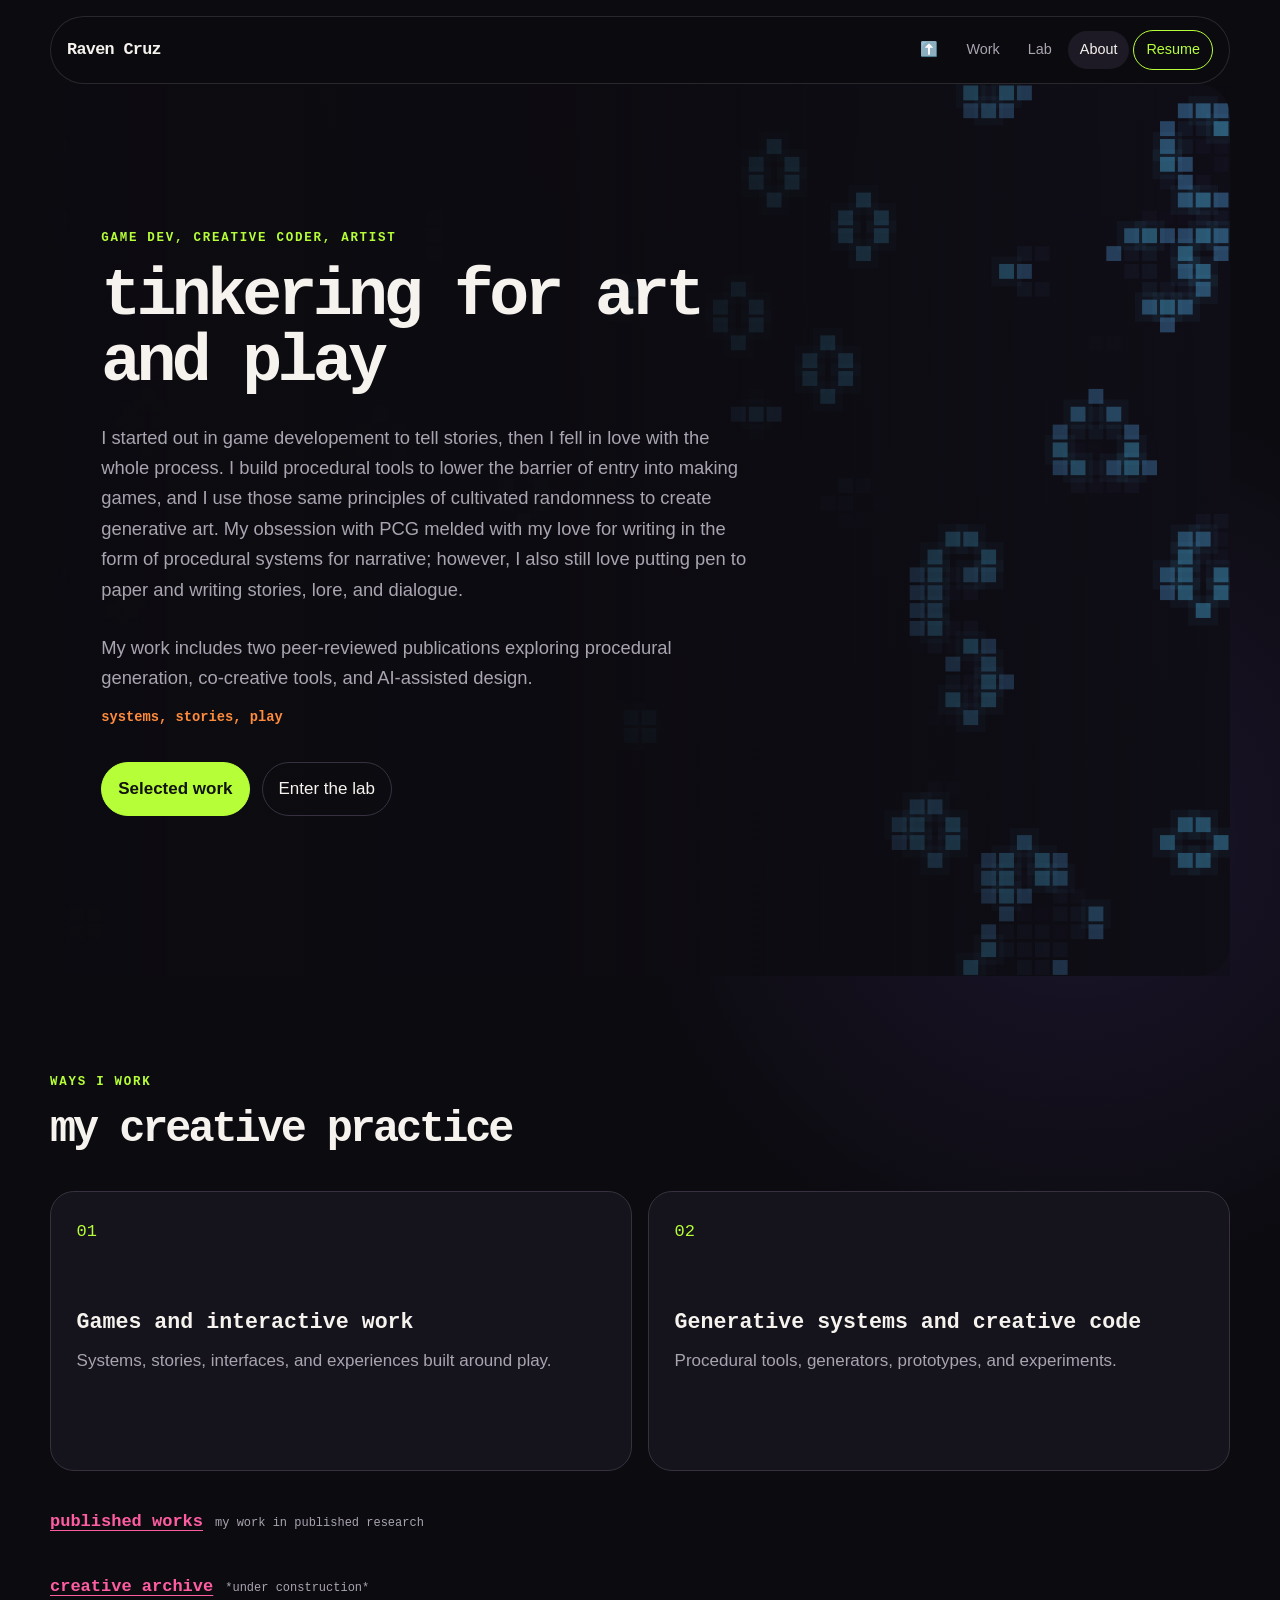
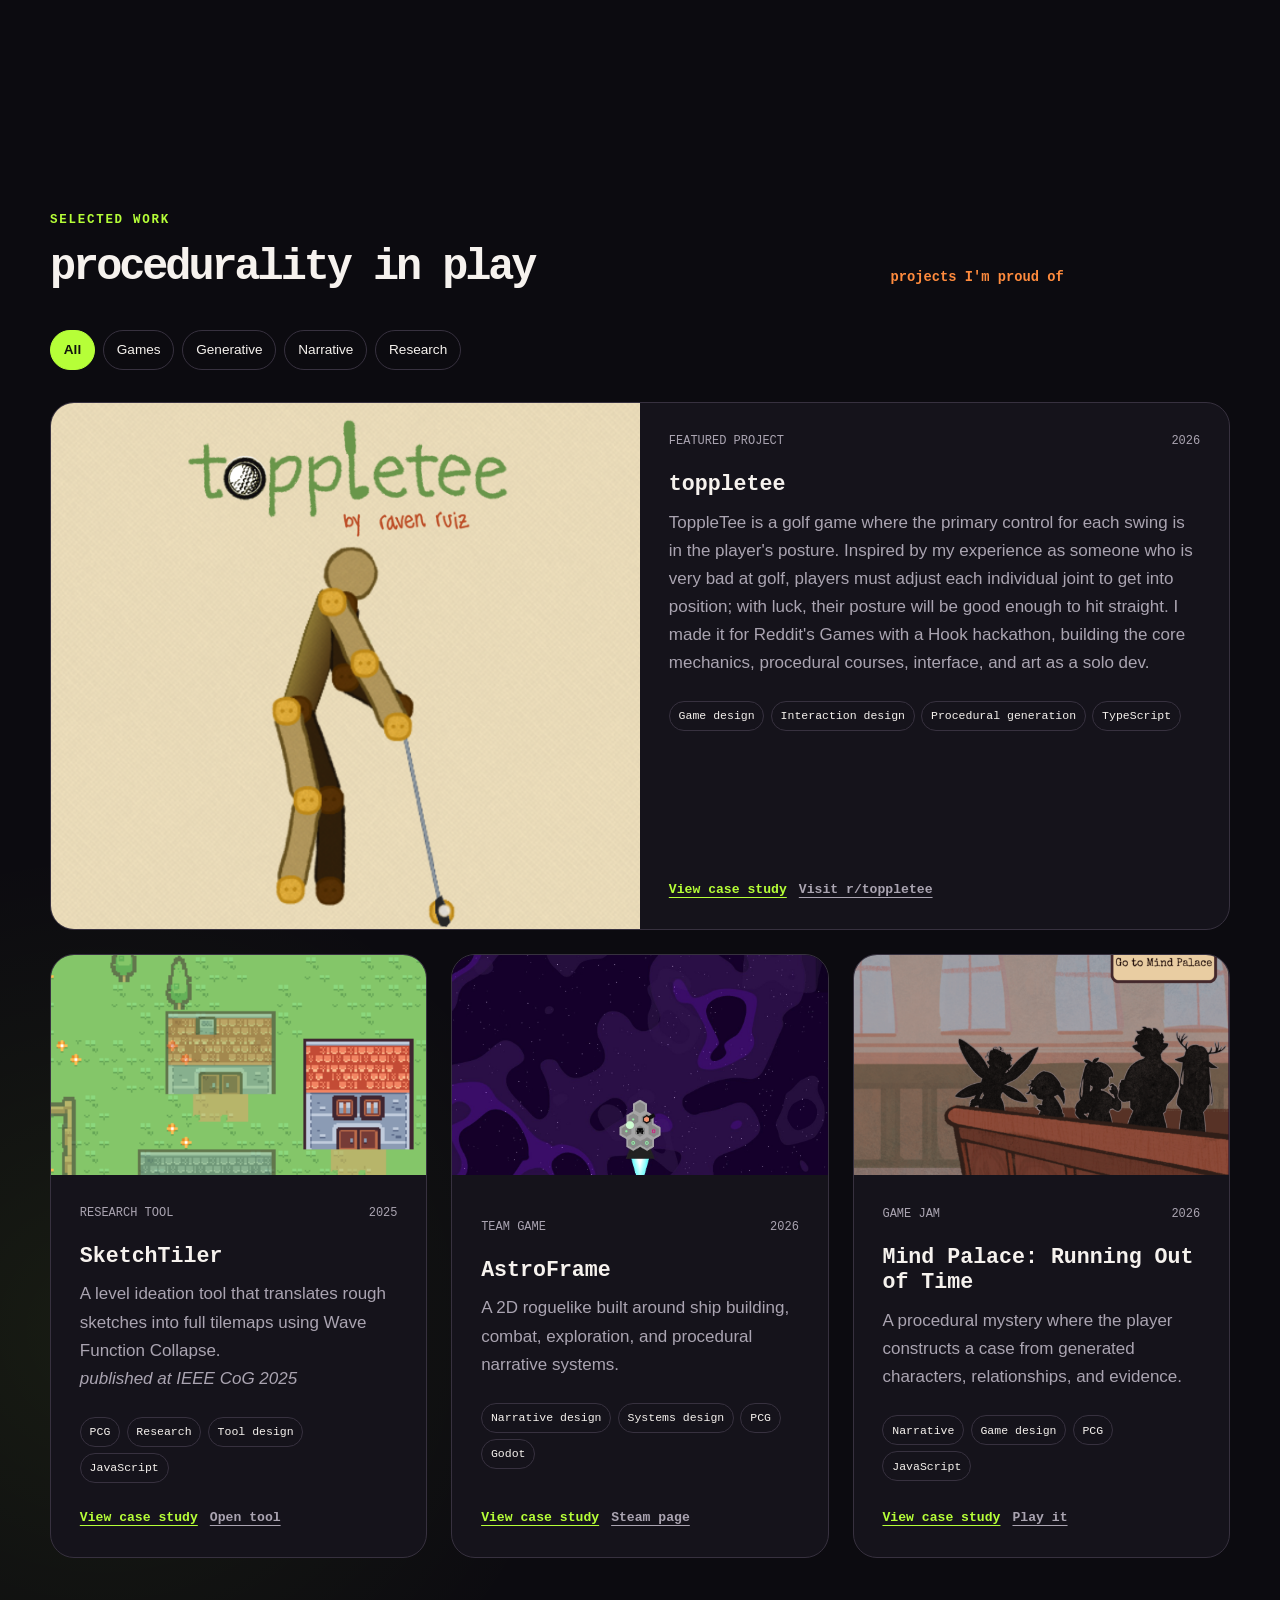
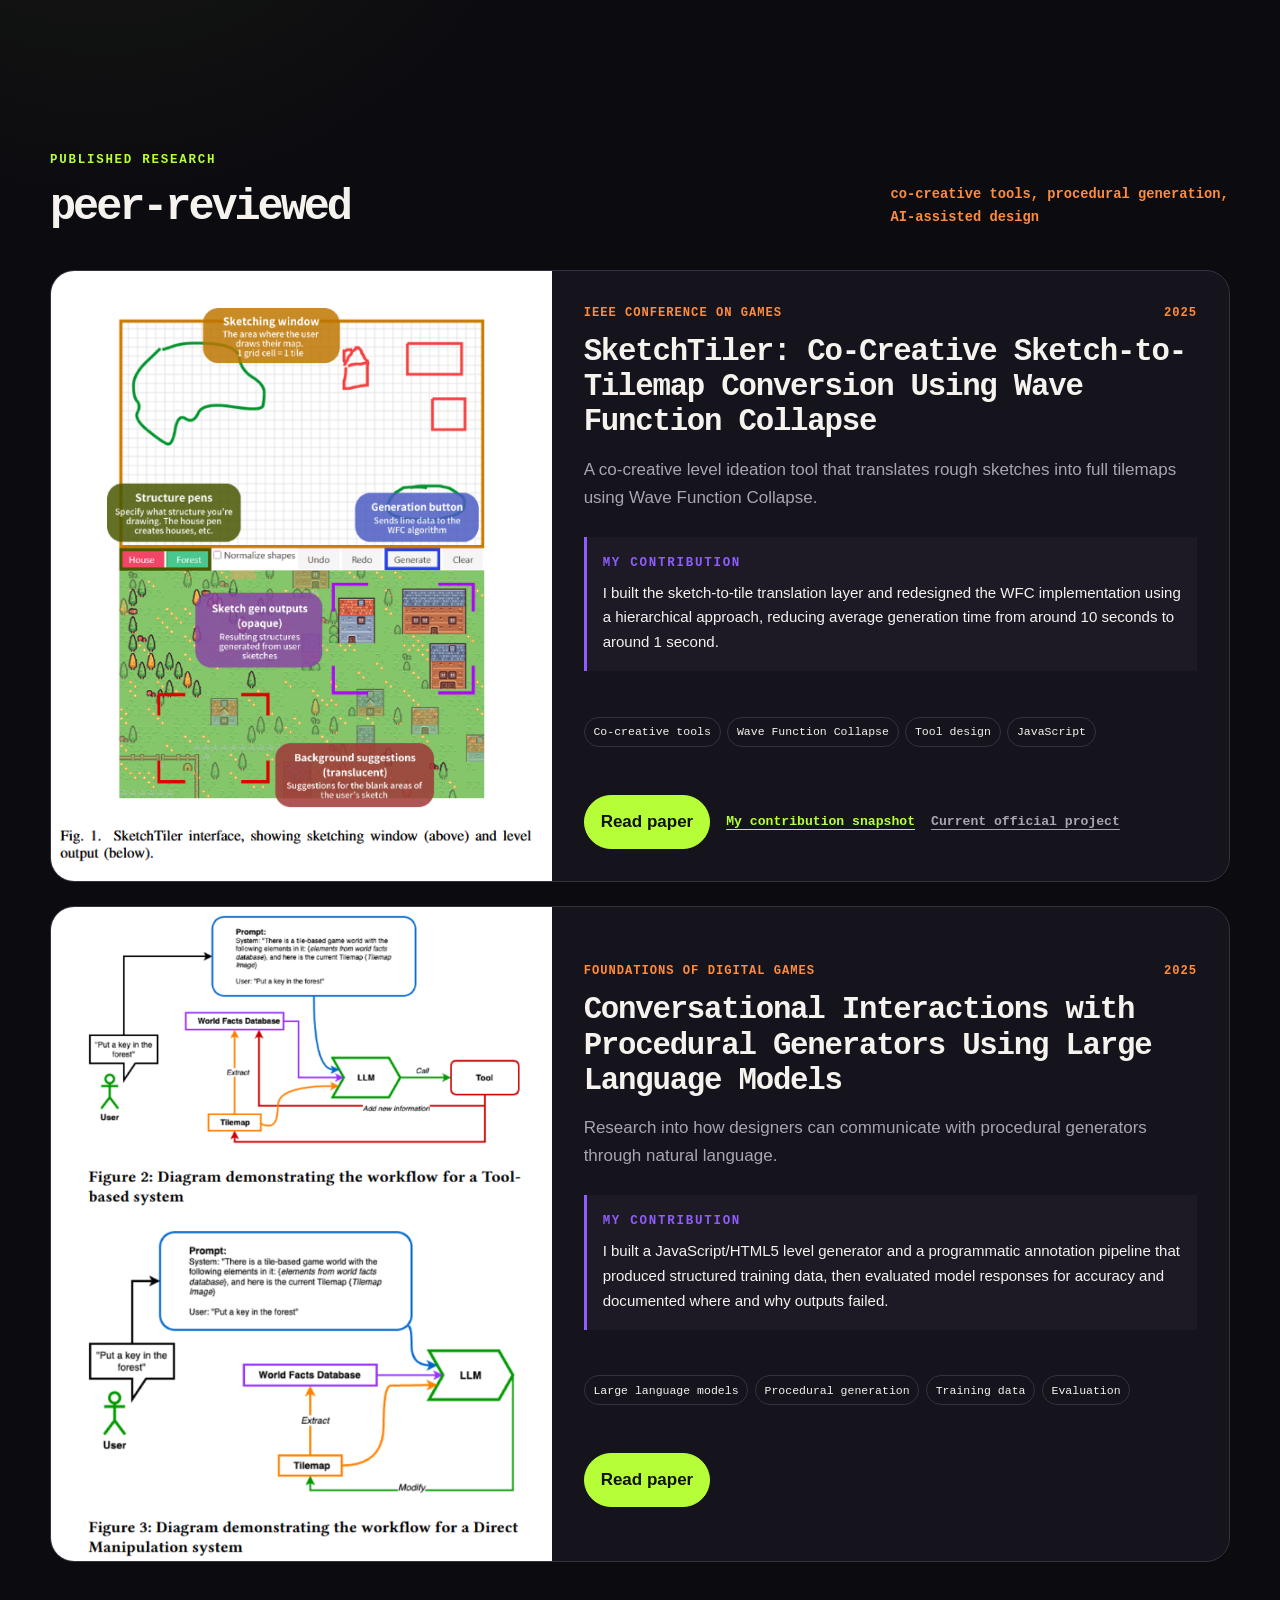
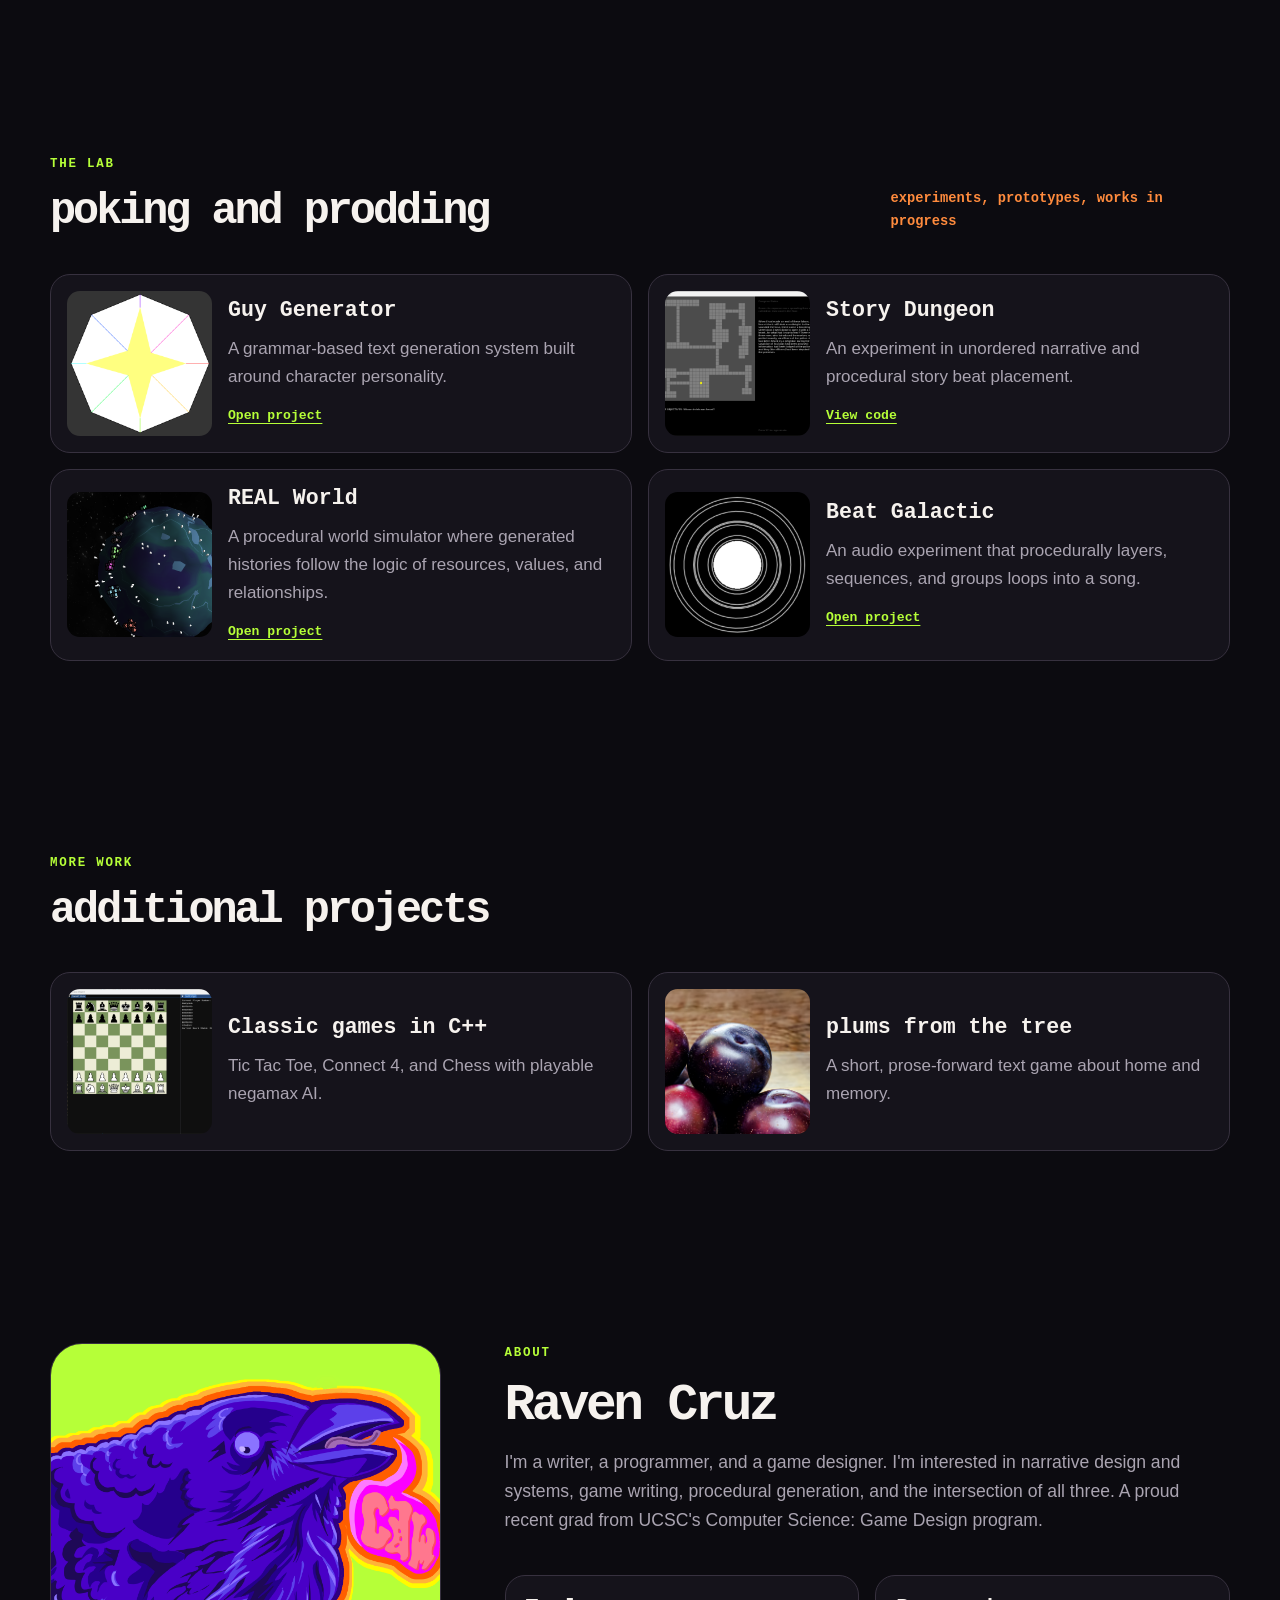
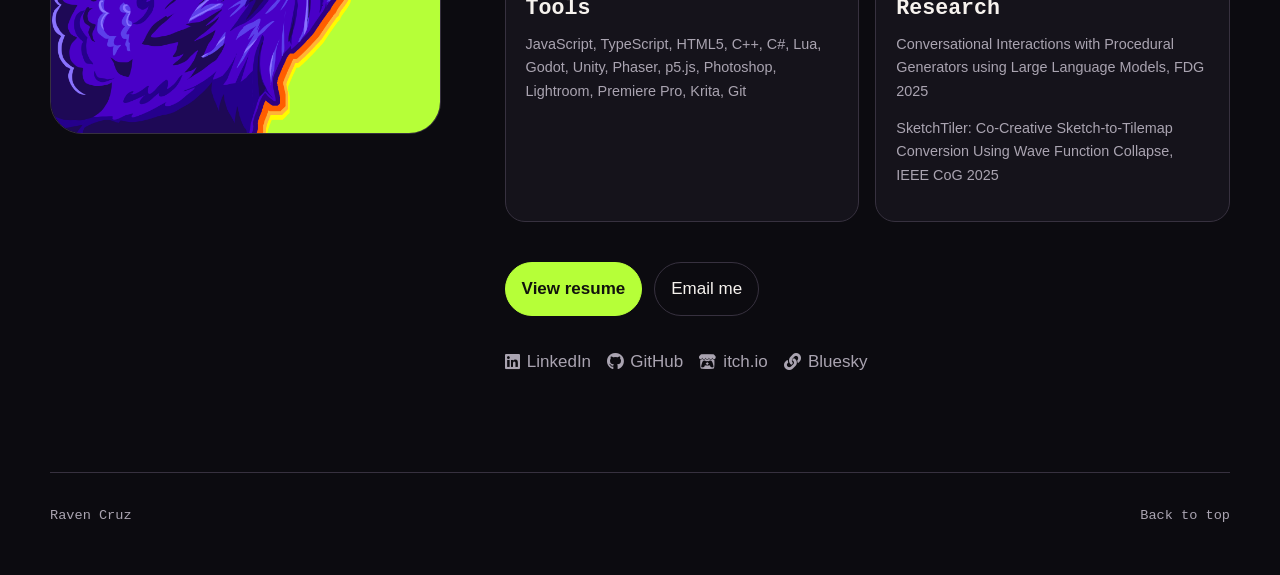
==== commit 05ce0602: "art archive moved to TBD" ====
--- a/index.html
+++ b/index.html
@@ -64,9 +64,9 @@
 					<span>published works</span>
 					<small>my work in published research</small>
 				</a></p>
-				<p><a class="practice-secondary-link" href="archive.html">
+				<p><a class="practice-secondary-link" href="#">
 					<span>creative archive</span>
-					<small>where it all started; art and writing</small>
+					<small>*under construction*</small>
 				</a></p>	
 			</section>
 
@@ -337,10 +337,10 @@
 						<a class="button" href="mailto:ravencruzruiz@gmail.com">Email me</a>
 					</div>
 					<ul class="social-links" aria-label="Social links">
-						<li><a href="https://www.linkedin.com/in/ravenlcruz/" target="_blank" rel="noreferrer"><span class="fa-brands fa-linkedin" aria-hidden="true"></span><span>LinkedIn</span></a></li>
-						<li><a href="https://github.com/corvuscorae" target="_blank" rel="noreferrer"><span class="fa-brands fa-github" aria-hidden="true"></span><span>GitHub</span></a></li>
-						<li><a href="https://corvuscorae.itch.io/" target="_blank" rel="noreferrer"><span class="fa-brands fa-itch-io" aria-hidden="true"></span><span>itch.io</span></a></li>
-						<li><a href="https://bsky.app/profile/corvuscorae.bsky.social" target="_blank" rel="noreferrer"><span class="fa-brands fa-square-bluesky" aria-hidden="true"></span><span>Bluesky</span></a></li>
+						<li><a href="https://www.linkedin.com/in/ravenlcruz/" target="_blank" rel="noreferrer"><span class="fab fa-linkedin" aria-hidden="true"></span><span>LinkedIn</span></a></li>
+						<li><a href="https://github.com/corvuscorae" target="_blank" rel="noreferrer"><span class="fab fa-github" aria-hidden="true"></span><span>GitHub</span></a></li>
+						<li><a href="https://corvuscorae.itch.io/" target="_blank" rel="noreferrer"><span class="fab fa-itch-io" aria-hidden="true"></span><span>itch.io</span></a></li>
+						<li><a href="https://bsky.app/profile/corvuscorae.bsky.social" target="_blank" rel="noreferrer"><span class="fas fa-link" aria-hidden="true"></span><span>Bluesky</span></a></li>
 					</ul>
 				</div>
 			</section>
--- a/assets/css/portfolio.css
+++ b/assets/css/portfolio.css
@@ -1094,3 +1094,173 @@
 		opacity: 0.7;
 	}
 }
+
+.archive-gallery {
+	display: grid;
+	grid-template-columns: repeat(4, minmax(0, 1fr));
+	grid-auto-rows: 14rem;
+	gap: 1rem;
+}
+
+.archive-gallery-item {
+	position: relative;
+	display: block;
+	min-width: 0;
+	min-height: 0;
+	padding: 0;
+	overflow: hidden;
+	border: 1px solid var(--border);
+	border-radius: 1.25rem;
+	background: var(--surface);
+	cursor: zoom-in;
+}
+
+.archive-gallery-item-featured {
+	grid-column: span 2;
+	grid-row: span 2;
+}
+
+.archive-gallery-item-wide {
+	grid-column: span 2;
+}
+
+.archive-gallery-item-tall {
+	grid-row: span 2;
+}
+
+.archive-gallery-item img {
+	display: block;
+	width: 100%;
+	height: 100%;
+	object-fit: cover;
+	transition: transform 250ms ease, filter 250ms ease;
+}
+
+.archive-gallery-item:hover img {
+	transform: scale(1.025);
+	filter: brightness(1.08);
+}
+
+.archive-gallery-item:focus-visible {
+	outline: 2px solid var(--accent);
+	outline-offset: 4px;
+}
+
+.art-lightbox {
+	width: 100%;
+	max-width: none;
+	height: 100%;
+	max-height: none;
+	margin: 0;
+	padding: 0;
+	border: 0;
+	background: transparent;
+}
+
+.art-lightbox::backdrop {
+	background: rgba(5, 4, 10, 0.92);
+	backdrop-filter: blur(0.5rem);
+}
+
+.art-lightbox-layout {
+	position: relative;
+	display: grid;
+	grid-template-columns: auto minmax(0, 1fr) auto;
+	align-items: center;
+	width: 100%;
+	height: 100%;
+	padding: 4rem;
+}
+
+.art-lightbox-figure {
+	display: grid;
+	justify-items: center;
+	min-width: 0;
+	margin: 0;
+}
+
+.art-lightbox-image {
+	display: block;
+	max-width: min(100%, 90rem);
+	max-height: 80vh;
+	border-radius: 1rem;
+	object-fit: contain;
+	box-shadow: 0 1.5rem 5rem rgba(0, 0, 0, 0.45);
+}
+
+.art-lightbox-title {
+	margin-top: 1rem;
+	color: var(--text-muted);
+	font-size: 0.9rem;
+}
+
+.art-lightbox-close,
+.art-lightbox-nav {
+	border: 1px solid var(--border);
+	color: var(--text);
+	background: var(--surface);
+	font: inherit;
+	cursor: pointer;
+}
+
+.art-lightbox-close {
+	position: absolute;
+	top: 1.5rem;
+	right: 1.5rem;
+	z-index: 2;
+	padding: 0.75rem 1rem;
+	border-radius: 999px;
+}
+
+.art-lightbox-nav {
+	padding: 0.75rem 1rem;
+	border-radius: 999px;
+}
+
+.art-lightbox-close:hover,
+.art-lightbox-nav:hover {
+	border-color: var(--accent);
+}
+
+@media screen and (max-width: 980px) {
+	.archive-gallery {
+		grid-template-columns: repeat(2, minmax(0, 1fr));
+	}
+
+	.art-lightbox-layout {
+		padding: 4rem 1.5rem 1.5rem;
+	}
+}
+
+@media screen and (max-width: 600px) {
+	.archive-gallery {
+		grid-template-columns: 1fr;
+		grid-auto-rows: 20rem;
+	}
+
+	.archive-gallery-item-featured,
+	.archive-gallery-item-wide,
+	.archive-gallery-item-tall {
+		grid-column: span 1;
+		grid-row: span 1;
+	}
+
+	.art-lightbox-layout {
+		grid-template-columns: 1fr 1fr;
+		grid-template-rows: minmax(0, 1fr) auto;
+		gap: 1rem;
+	}
+
+	.art-lightbox-figure {
+		grid-column: 1 / -1;
+	}
+
+	.art-lightbox-previous,
+	.art-lightbox-next {
+		width: 100%;
+	}
+
+	.art-lightbox-image {
+		max-height: 70vh;
+	}
+}
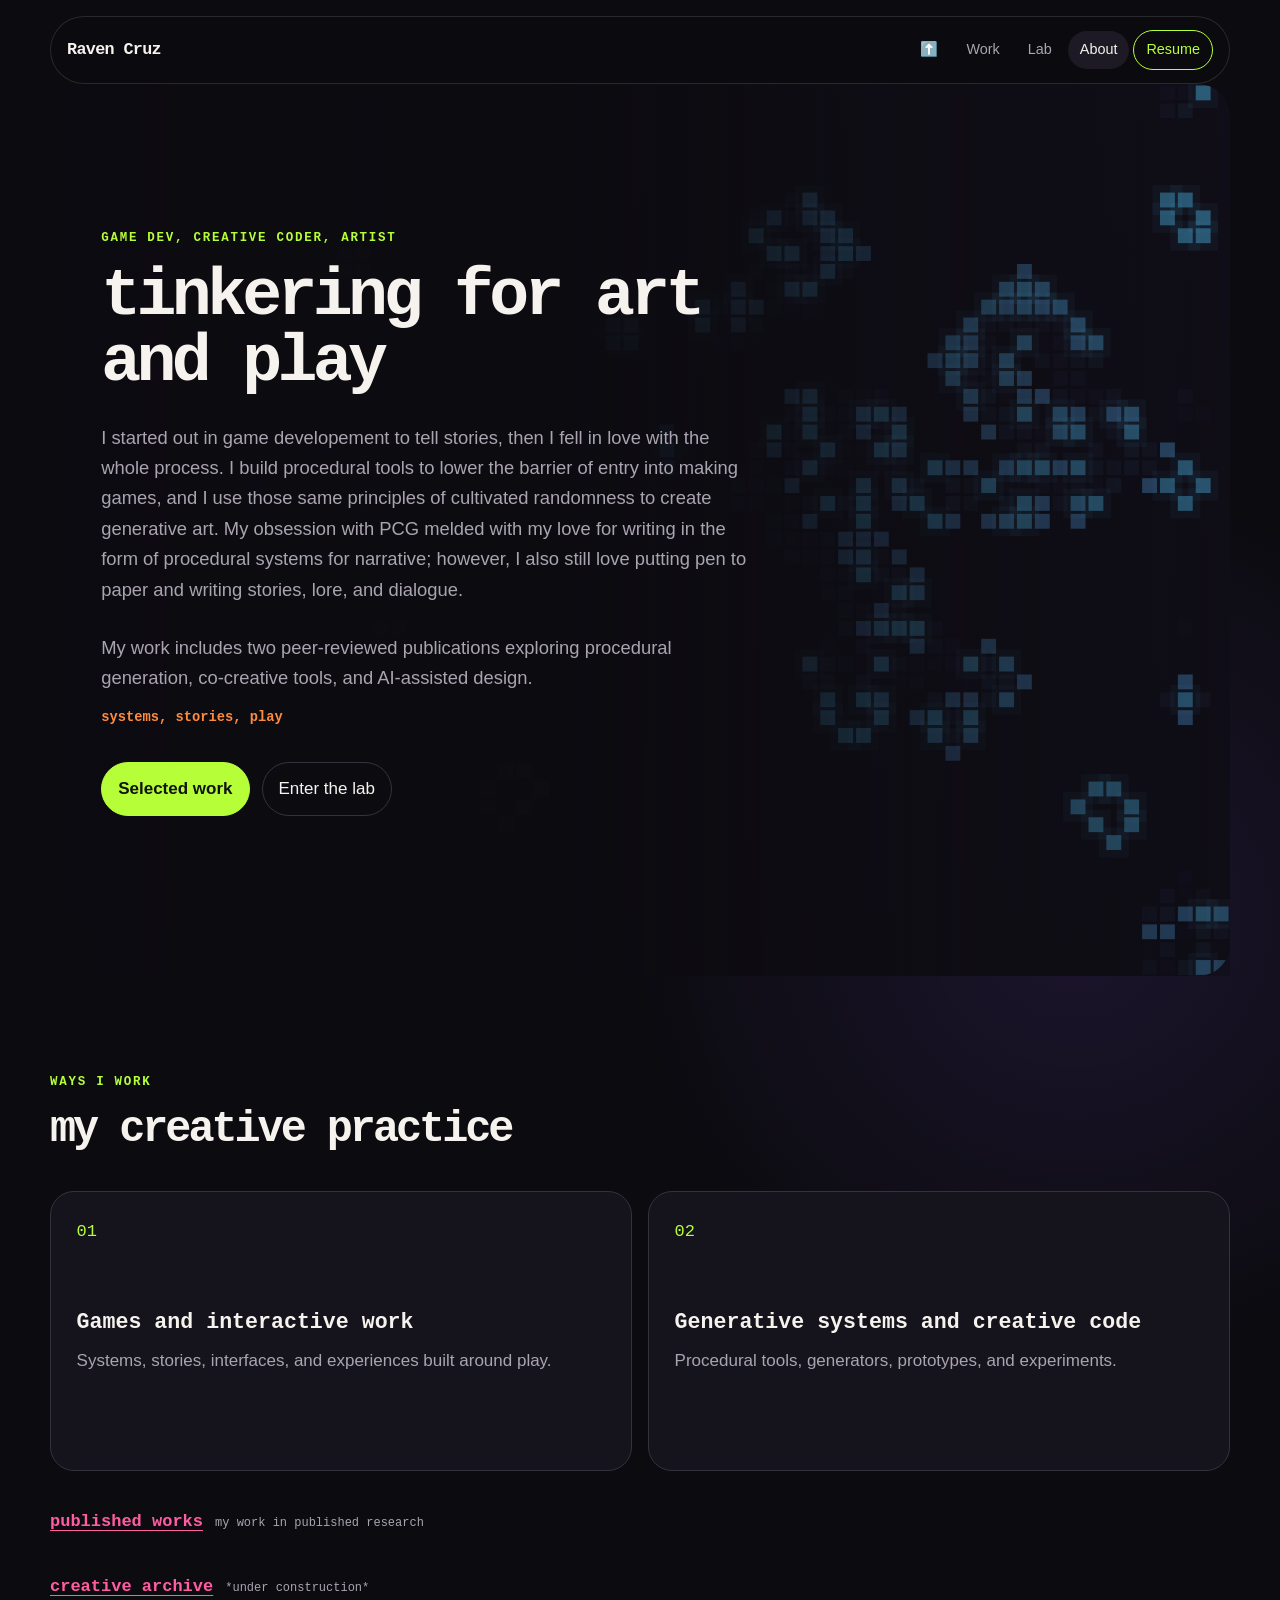
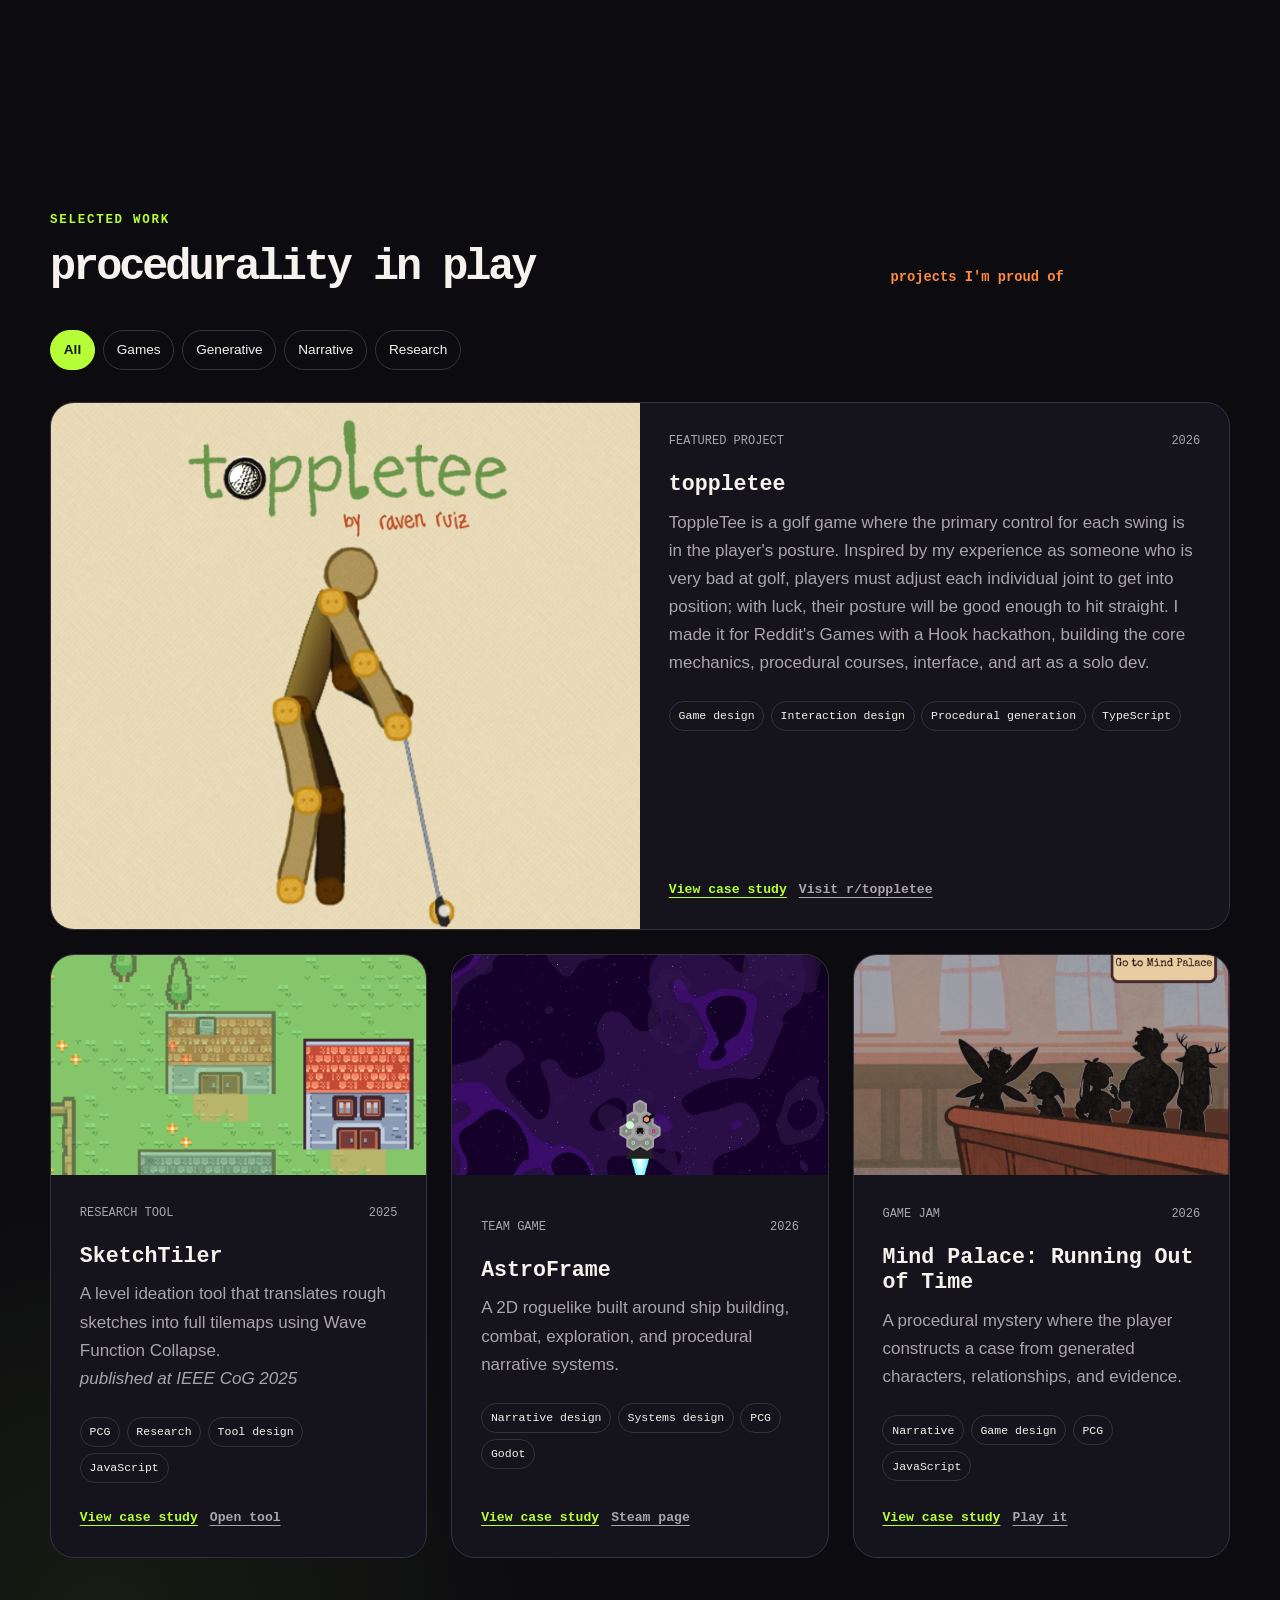
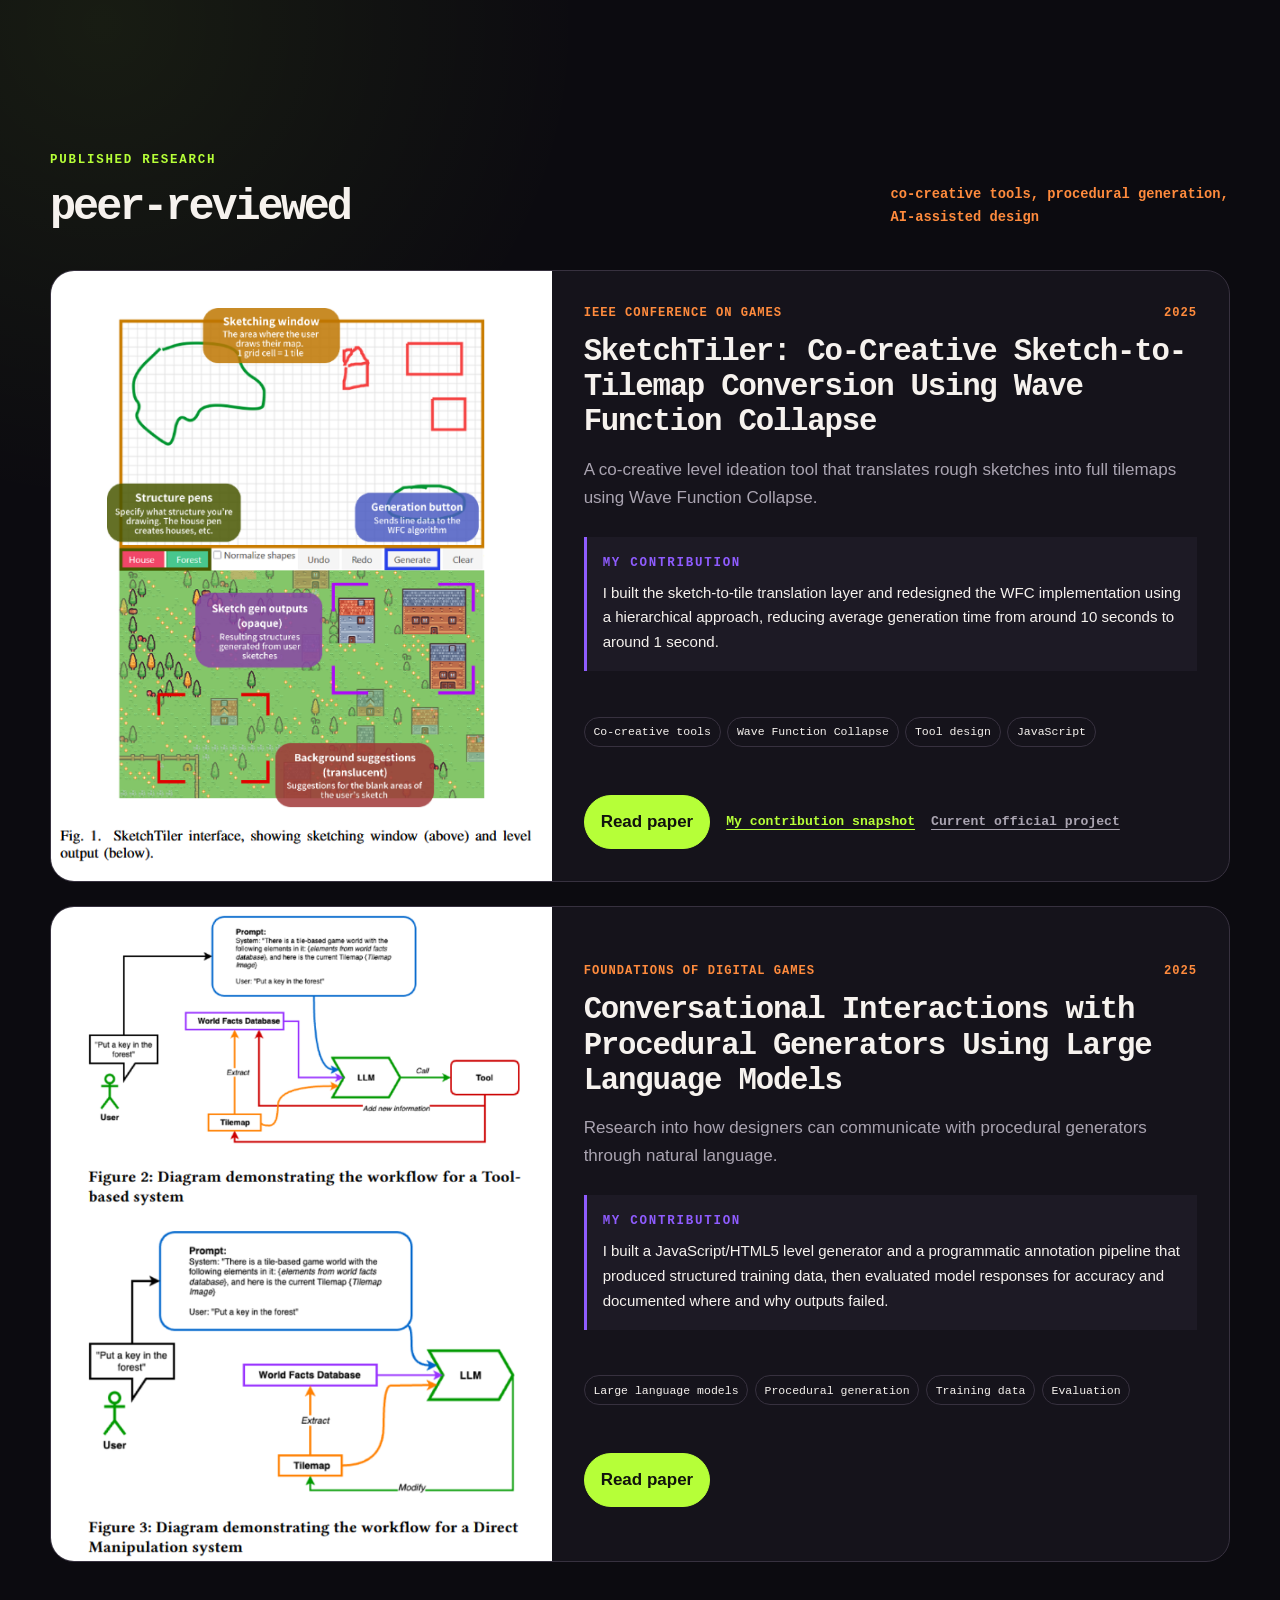
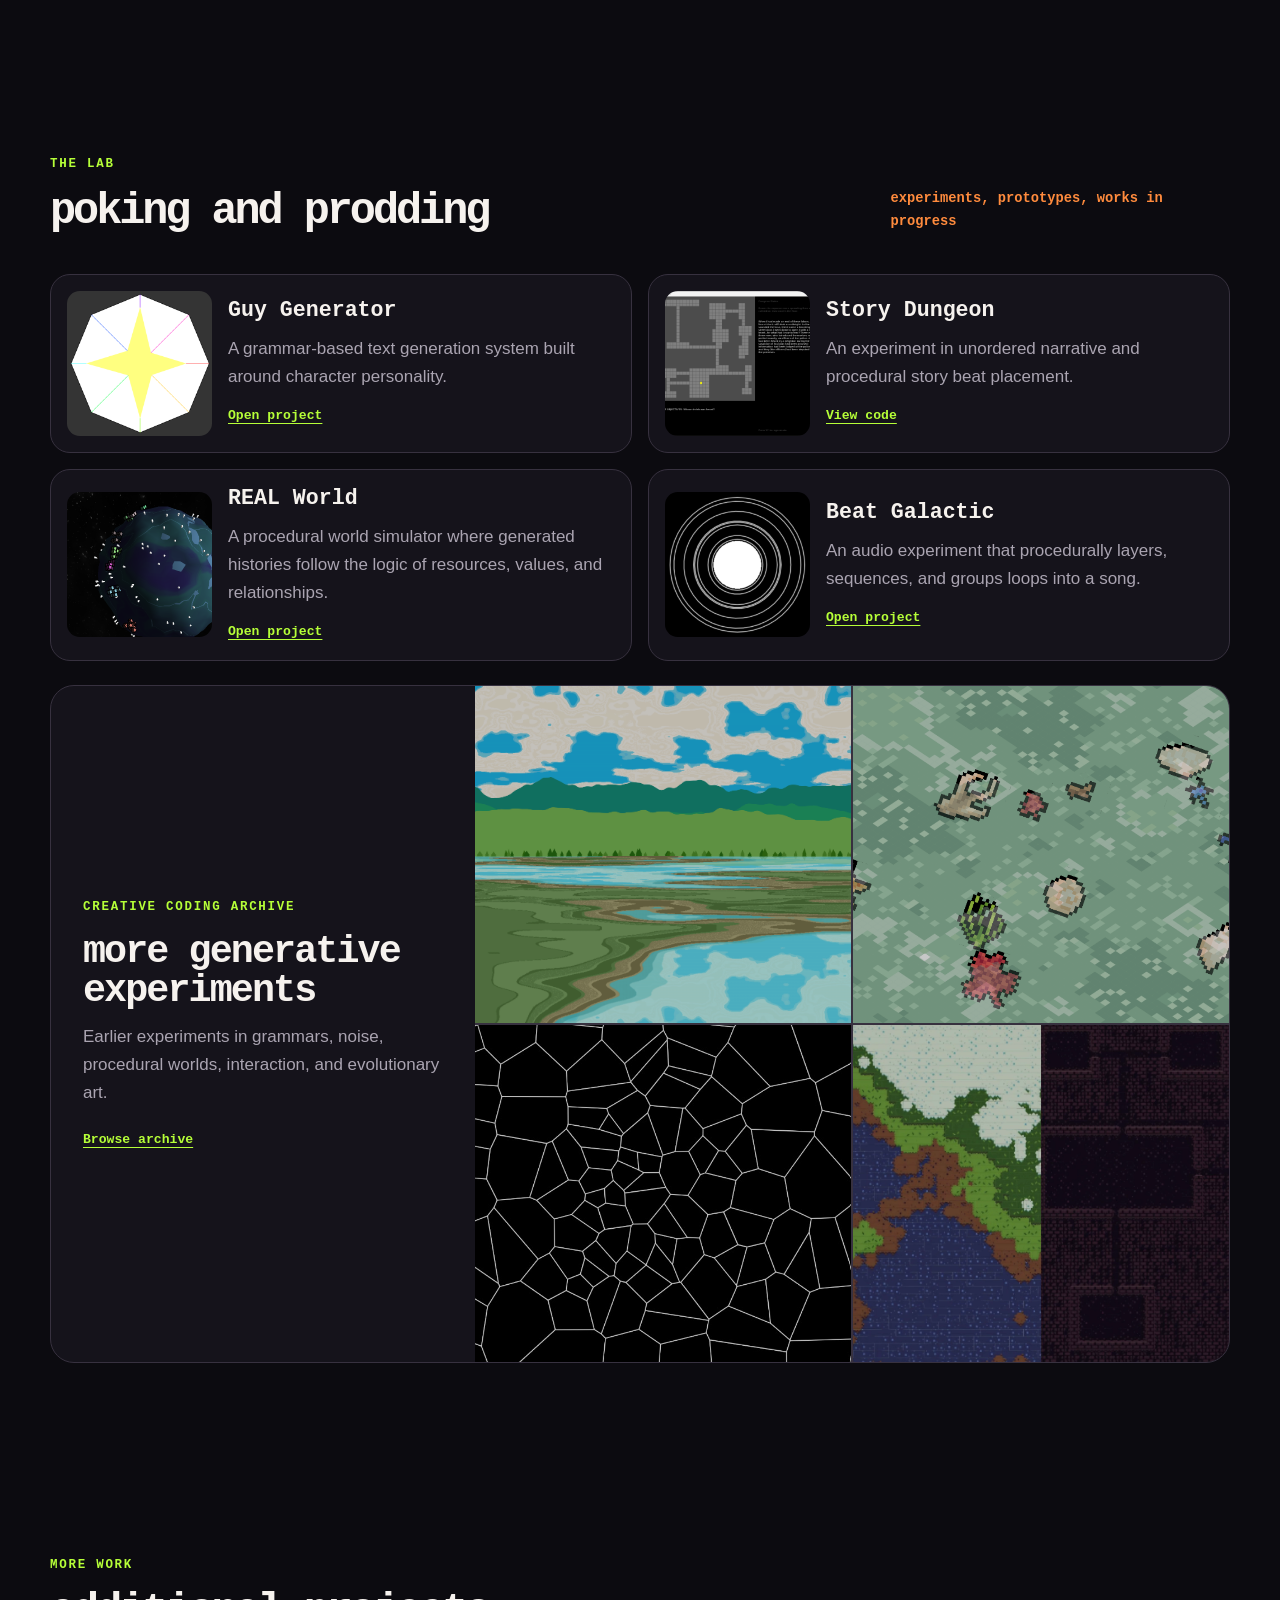
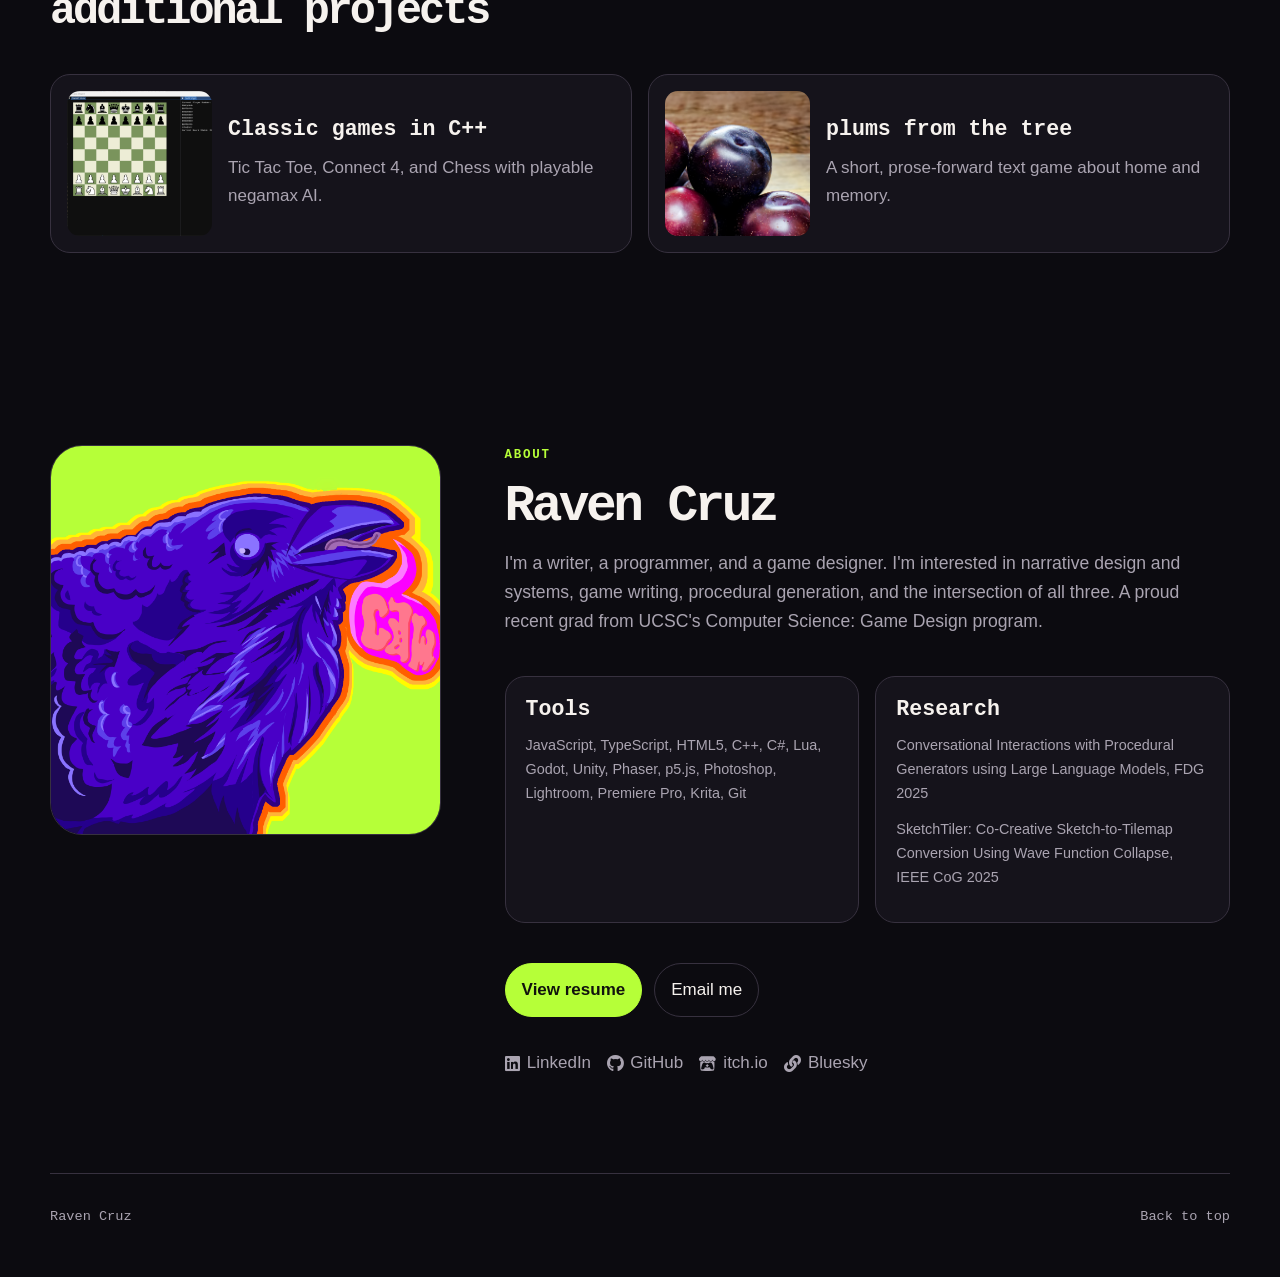
==== commit b57f765d: "add creative coding archive" ====
--- a/index.html
+++ b/index.html
@@ -290,6 +290,20 @@
 						</div>
 					</article>
 				</div>
+				<a class="creative-code-archive-preview" href="creative-code.html">
+					<div class="creative-code-archive-preview-copy">
+						<p class="eyebrow">creative coding archive</p>
+						<h3>more generative experiments</h3>
+						<p>Earlier experiments in grammars, noise, procedural worlds, interaction, and evolutionary art.</p>
+						<span class="text-link">Browse archive</span>
+					</div>
+					<div class="creative-code-archive-preview-images" aria-hidden="true">
+						<img src="images/creative-code-wetlands.png" alt="" />
+						<img src="images/creative-code-ocean.png" alt="" />
+						<img src="images/creative-code-web.jpg" alt="" />
+						<img src="images/creative-code-dungeon.jpg" alt="" />
+					</div>
+				</a>
 			</section>
 
 
--- a/assets/css/portfolio.css
+++ b/assets/css/portfolio.css
@@ -1095,172 +1095,457 @@
 	}
 }
 
-.archive-gallery {
-	display: grid;
-	grid-template-columns: repeat(4, minmax(0, 1fr));
-	grid-auto-rows: 14rem;
-	gap: 1rem;
-}
-
-.archive-gallery-item {
+.creative-code-archive-preview {
+	display: grid;
+	grid-template-columns: minmax(260px, 0.72fr) minmax(0, 1.28fr);
+	min-height: 290px;
+	margin-top: 1.5rem;
+	border: 1px solid var(--line);
+	border-radius: 1.5rem;
+	background: var(--surface);
+	overflow: hidden;
+	transition: transform 180ms ease, border-color 180ms ease, background 180ms ease;
+}
+
+.creative-code-archive-preview:hover {
+	transform: translateY(-4px);
+	border-color: var(--lime);
+	background: var(--surface-raised);
+}
+
+.creative-code-archive-preview-copy {
+	display: flex;
+	flex-direction: column;
+	justify-content: center;
+	padding: 2rem;
+}
+
+.creative-code-archive-preview-copy h3 {
+	margin: 0 0 0.8rem;
+	font-family: "Courier New", Courier, monospace;
+	font-size: clamp(1.5rem, 3vw, 2.4rem);
+	line-height: 1;
+	letter-spacing: -0.05em;
+}
+
+.creative-code-archive-preview-copy > p:not(.eyebrow) {
+	max-width: 34rem;
+	margin: 0 0 1.4rem;
+	color: var(--muted);
+}
+
+.creative-code-archive-preview-copy .text-link {
+	align-self: flex-start;
+}
+
+.creative-code-archive-preview-images {
+	display: grid;
+	grid-template-columns: repeat(2, minmax(0, 1fr));
+	grid-template-rows: repeat(2, minmax(0, 1fr));
+	gap: 2px;
+	min-height: 290px;
+	background: var(--line);
+}
+
+.creative-code-archive-preview-images img {
+	width: 100%;
+	height: 100%;
+	min-height: 0;
+	object-fit: cover;
+	filter: saturate(0.82) brightness(0.78);
+	transition: filter 180ms ease, transform 220ms ease;
+}
+
+.creative-code-archive-preview-images .pixel-preview {
+	image-rendering: pixelated;
+}
+
+.creative-code-archive-preview:hover .creative-code-archive-preview-images img {
+	filter: saturate(1) brightness(0.96);
+}
+
+.creative-code-archive-preview:hover .creative-code-archive-preview-images img:nth-child(1),
+.creative-code-archive-preview:hover .creative-code-archive-preview-images img:nth-child(4) {
+	transform: scale(1.025);
+}
+
+.creative-code-hero {
+	padding-top: clamp(8rem, 14vw, 12rem);
+	padding-bottom: 3rem;
+}
+
+.creative-code-hero h1,
+.creative-code-entry h2 {
+	margin: 0;
+	font-family: "Courier New", Courier, monospace;
+	font-weight: 700;
+	line-height: 0.98;
+	letter-spacing: -0.07em;
+}
+
+.creative-code-hero h1 {
+	max-width: 900px;
+	font-size: clamp(2.5rem, 6vw, 5rem);
+}
+
+.creative-code-hero .hero-intro {
+	max-width: 780px;
+}
+
+.creative-code-section {
+	padding-top: 3rem;
+}
+
+.creative-code-list {
+	display: grid;
+	gap: 1.5rem;
+}
+
+.creative-code-entry {
+	display: grid;
+	grid-template-columns: minmax(300px, 0.82fr) minmax(0, 1.18fr);
+	min-height: 470px;
+	border: 1px solid var(--line);
+	border-radius: 1.5rem;
+	background: var(--surface);
+	overflow: hidden;
+}
+
+.creative-code-entry-reverse {
+	grid-template-columns: minmax(0, 1.18fr) minmax(300px, 0.82fr);
+}
+
+.creative-code-entry-reverse .creative-code-entry-media {
+	order: 2;
+	border-right: 0;
+	border-left: 1px solid var(--line);
+}
+
+.creative-code-entry-featured {
+	border-color: rgba(182, 255, 56, 0.42);
+}
+
+.creative-code-entry-media {
 	position: relative;
-	display: block;
-	min-width: 0;
-	min-height: 0;
+	min-height: 420px;
+	border-right: 1px solid var(--line);
+	background: var(--surface-raised);
+	overflow: hidden;
+}
+
+.creative-code-entry-media img {
+	width: 100%;
+	height: 100%;
+	object-fit: cover;
+}
+
+.creative-code-entry-media-pixel {
+	display: grid;
+	place-items: center;
+	padding: clamp(2rem, 6vw, 5rem);
+	background:
+		linear-gradient(rgba(255, 255, 255, 0.025) 1px, transparent 1px),
+		linear-gradient(90deg, rgba(255, 255, 255, 0.025) 1px, transparent 1px),
+		#101015;
+	background-size: 20px 20px;
+}
+
+.creative-code-entry-media-pixel img {
+	width: min(100%, 360px);
+	height: auto;
+	image-rendering: pixelated;
+	filter: drop-shadow(0 1rem 3rem rgba(0, 0, 0, 0.45));
+}
+
+.creative-code-media-stars img {
+	filter: brightness(0.5) saturate(0.65);
+}
+
+.creative-code-media-stars::after {
+	position: absolute;
+	inset: 0;
+	content: "A long time ago in a galaxy far, far away...";
+	display: flex;
+	align-items: center;
+	justify-content: center;
+	padding: 2rem;
+	color: var(--blue);
+	font-family: "Courier New", Courier, monospace;
+	font-size: clamp(1rem, 2vw, 1.45rem);
+	font-weight: 700;
+	text-align: center;
+}
+
+.creative-code-media-voronoi {
+	background:
+		radial-gradient(circle at 20% 22%, rgba(255, 93, 162, 0.92) 0 8%, transparent 8.5%),
+		radial-gradient(circle at 64% 24%, rgba(83, 199, 255, 0.88) 0 10%, transparent 10.5%),
+		radial-gradient(circle at 77% 69%, rgba(182, 255, 56, 0.78) 0 13%, transparent 13.5%),
+		radial-gradient(circle at 31% 72%, rgba(143, 92, 255, 0.9) 0 15%, transparent 15.5%),
+		conic-gradient(from 18deg at 52% 48%, #17121d, #29243a, #11131a, #211426, #17121d);
+}
+
+.creative-code-media-voronoi::before,
+.creative-code-media-voronoi::after {
+	position: absolute;
+	inset: -15%;
+	content: "";
+	background-image:
+		linear-gradient(30deg, transparent 48%, rgba(255, 255, 255, 0.12) 49%, rgba(255, 255, 255, 0.12) 51%, transparent 52%),
+		linear-gradient(150deg, transparent 48%, rgba(255, 255, 255, 0.08) 49%, rgba(255, 255, 255, 0.08) 51%, transparent 52%);
+	background-size: 92px 120px;
+	transform: rotate(8deg);
+}
+
+.creative-code-media-voronoi::after {
+	background-size: 140px 95px;
+	transform: rotate(-16deg) translate(8%, 4%);
+}
+
+.creative-code-media-wetlands-shift img {
+	filter: hue-rotate(18deg) saturate(1.1) brightness(0.8);
+}
+
+.creative-code-media-label {
+	position: absolute;
+	left: 1.25rem;
+	bottom: 1rem;
+	z-index: 3;
+	color: rgba(255, 255, 255, 0.82);
+	font-family: "Courier New", Courier, monospace;
+	font-size: clamp(2.8rem, 7vw, 6rem);
+	font-weight: 700;
+	line-height: 1;
+	letter-spacing: -0.08em;
+	text-shadow: 0 0.2rem 1rem rgba(0, 0, 0, 0.45);
+}
+
+.creative-code-entry-copy {
+	display: flex;
+	flex-direction: column;
+	justify-content: center;
+	padding: clamp(1.7rem, 4vw, 3rem);
+}
+
+.creative-code-entry h2 {
+	margin-bottom: 1.25rem;
+	font-size: clamp(2rem, 4vw, 3.4rem);
+}
+
+.creative-code-entry-copy > p {
+	margin: 0 0 1.25rem;
+	color: var(--muted);
+}
+
+.creative-code-entry-copy > p .text-link {
+	font-size: inherit;
+}
+
+.creative-code-details {
+	border-top: 1px solid var(--line);
+}
+
+.creative-code-details:last-of-type {
+	border-bottom: 1px solid var(--line);
+}
+
+.creative-code-details summary {
+	position: relative;
+	padding: 1rem 2rem 1rem 0;
+	color: var(--text);
+	font-family: "Courier New", Courier, monospace;
+	font-size: 0.84rem;
+	font-weight: 700;
+	letter-spacing: 0.08em;
+	text-transform: uppercase;
+	cursor: pointer;
+	list-style: none;
+}
+
+.creative-code-details summary::-webkit-details-marker {
+	display: none;
+}
+
+.creative-code-details summary::after {
+	position: absolute;
+	right: 0;
+	content: "+";
+	color: var(--lime);
+	font-size: 1.2rem;
+	line-height: 1;
+}
+
+.creative-code-details[open] summary::after {
+	content: "−";
+}
+
+.creative-code-details-copy {
+	padding: 0 0 1.2rem;
+}
+
+.creative-code-details-copy p {
+	margin: 0 0 0.9rem;
+	color: var(--muted);
+}
+
+.creative-code-details-copy p:last-child {
+	margin-bottom: 0;
+}
+
+.creative-code-actions {
+	margin-top: 1.5rem;
+}
+
+@media (max-width: 900px) {
+	.creative-code-archive-preview,
+	.creative-code-entry,
+	.creative-code-entry-reverse {
+		grid-template-columns: 1fr;
+	}
+
+	.creative-code-archive-preview-images {
+		min-height: 340px;
+		order: -1;
+	}
+
+	.creative-code-entry-reverse .creative-code-entry-media {
+		order: 0;
+		border-left: 0;
+	}
+
+	.creative-code-entry-media,
+	.creative-code-entry-reverse .creative-code-entry-media {
+		min-height: 360px;
+		border-right: 0;
+		border-bottom: 1px solid var(--line);
+	}
+}
+
+@media (max-width: 560px) {
+	.creative-code-archive-preview-images {
+		min-height: 250px;
+	}
+
+	.creative-code-archive-preview-copy,
+	.creative-code-entry-copy {
+		padding: 1.4rem;
+	}
+
+	.creative-code-entry-media,
+	.creative-code-entry-reverse .creative-code-entry-media {
+		min-height: 280px;
+	}
+
+	.creative-code-entry-media-pixel {
+		padding: 2rem;
+	}
+
+	.creative-code-actions {
+		align-items: flex-start;
+		flex-direction: column;
+	}
+}
+
+
+/* Creative coding experiment runner */
+
+.creative-code-runner-dialog {
+	width: min(92vw, 1100px);
+	height: min(88vh, 850px);
+	max-width: none;
+	max-height: none;
 	padding: 0;
 	overflow: hidden;
 	border: 1px solid var(--border);
-	border-radius: 1.25rem;
-	background: var(--surface);
-	cursor: zoom-in;
-}
-
-.archive-gallery-item-featured {
-	grid-column: span 2;
-	grid-row: span 2;
-}
-
-.archive-gallery-item-wide {
-	grid-column: span 2;
-}
-
-.archive-gallery-item-tall {
-	grid-row: span 2;
-}
-
-.archive-gallery-item img {
+	border-radius: 1.5rem;
+	background: #0c0b10;
+	box-shadow: 0 2rem 6rem rgba(0, 0, 0, 0.55);
+}
+
+.creative-code-runner-dialog::backdrop {
+	background: rgba(5, 4, 10, 0.88);
+	backdrop-filter: blur(0.45rem);
+}
+
+.creative-code-runner-stage {
+	width: 100%;
+	height: 100%;
+	overflow: hidden;
+	background: #0c0b10;
+}
+
+.creative-code-runner-frame {
 	display: block;
 	width: 100%;
 	height: 100%;
-	object-fit: cover;
-	transition: transform 250ms ease, filter 250ms ease;
-}
-
-.archive-gallery-item:hover img {
-	transform: scale(1.025);
-	filter: brightness(1.08);
-}
-
-.archive-gallery-item:focus-visible {
-	outline: 2px solid var(--accent);
-	outline-offset: 4px;
-}
-
-.art-lightbox {
-	width: 100%;
-	max-width: none;
-	height: 100%;
-	max-height: none;
-	margin: 0;
-	padding: 0;
 	border: 0;
-	background: transparent;
-}
-
-.art-lightbox::backdrop {
-	background: rgba(5, 4, 10, 0.92);
-	backdrop-filter: blur(0.5rem);
-}
-
-.art-lightbox-layout {
-	position: relative;
-	display: grid;
-	grid-template-columns: auto minmax(0, 1fr) auto;
-	align-items: center;
-	width: 100%;
-	height: 100%;
-	padding: 4rem;
-}
-
-.art-lightbox-figure {
-	display: grid;
-	justify-items: center;
-	min-width: 0;
-	margin: 0;
-}
-
-.art-lightbox-image {
-	display: block;
-	max-width: min(100%, 90rem);
-	max-height: 80vh;
-	border-radius: 1rem;
-	object-fit: contain;
-	box-shadow: 0 1.5rem 5rem rgba(0, 0, 0, 0.45);
-}
-
-.art-lightbox-title {
-	margin-top: 1rem;
-	color: var(--text-muted);
-	font-size: 0.9rem;
-}
-
-.art-lightbox-close,
-.art-lightbox-nav {
+	background: #0c0b10;
+}
+
+.creative-code-runner-close {
+	position: absolute;
+	top: 1rem;
+	right: 1rem;
+	z-index: 10;
+	padding: 0.65rem 0.9rem;
 	border: 1px solid var(--border);
+	border-radius: 999px;
 	color: var(--text);
-	background: var(--surface);
+	background: rgba(12, 11, 16, 0.88);
 	font: inherit;
 	cursor: pointer;
-}
-
-.art-lightbox-close {
-	position: absolute;
-	top: 1.5rem;
-	right: 1.5rem;
-	z-index: 2;
-	padding: 0.75rem 1rem;
-	border-radius: 999px;
-}
-
-.art-lightbox-nav {
-	padding: 0.75rem 1rem;
-	border-radius: 999px;
-}
-
-.art-lightbox-close:hover,
-.art-lightbox-nav:hover {
+	backdrop-filter: blur(0.4rem);
+}
+
+.creative-code-runner-close:hover,
+.creative-code-runner-close:focus-visible {
 	border-color: var(--accent);
 }
 
-@media screen and (max-width: 980px) {
-	.archive-gallery {
-		grid-template-columns: repeat(2, minmax(0, 1fr));
-	}
-
-	.art-lightbox-layout {
-		padding: 4rem 1.5rem 1.5rem;
-	}
-}
-
-@media screen and (max-width: 600px) {
-	.archive-gallery {
-		grid-template-columns: 1fr;
-		grid-auto-rows: 20rem;
-	}
-
-	.archive-gallery-item-featured,
-	.archive-gallery-item-wide,
-	.archive-gallery-item-tall {
-		grid-column: span 1;
-		grid-row: span 1;
-	}
-
-	.art-lightbox-layout {
-		grid-template-columns: 1fr 1fr;
-		grid-template-rows: minmax(0, 1fr) auto;
-		gap: 1rem;
-	}
-
-	.art-lightbox-figure {
-		grid-column: 1 / -1;
-	}
-
-	.art-lightbox-previous,
-	.art-lightbox-next {
-		width: 100%;
-	}
-
-	.art-lightbox-image {
-		max-height: 70vh;
-	}
-}+@media screen and (max-width: 736px) {
+	.creative-code-runner-dialog {
+		width: 96vw;
+		height: 82vh;
+		border-radius: 1rem;
+	}
+
+	.creative-code-runner-close {
+		top: 0.75rem;
+		right: 0.75rem;
+	}
+}
+
+
+/* Canvas-only creative coding runner overrides */
+
+.creative-code-runner-dialog {
+	overflow: hidden;
+}
+
+.creative-code-runner-stage,
+.creative-code-runner-frame {
+	overflow: hidden;
+}
+
+.creative-code-runner-frame {
+	overscroll-behavior: none;
+}
+
+
+/* Creative coding runner: canvas + compact controls */
+
+.creative-code-runner-dialog {
+	width: min(96vw, 1400px);
+	height: min(92vh, 950px);
+}
+
+.creative-code-runner-close {
+	z-index: 20;
+}
+
+@media screen and (max-width: 736px) {
+	.creative-code-runner-dialog {
+		width: 98vw;
+		height: 92vh;
+	}
+}
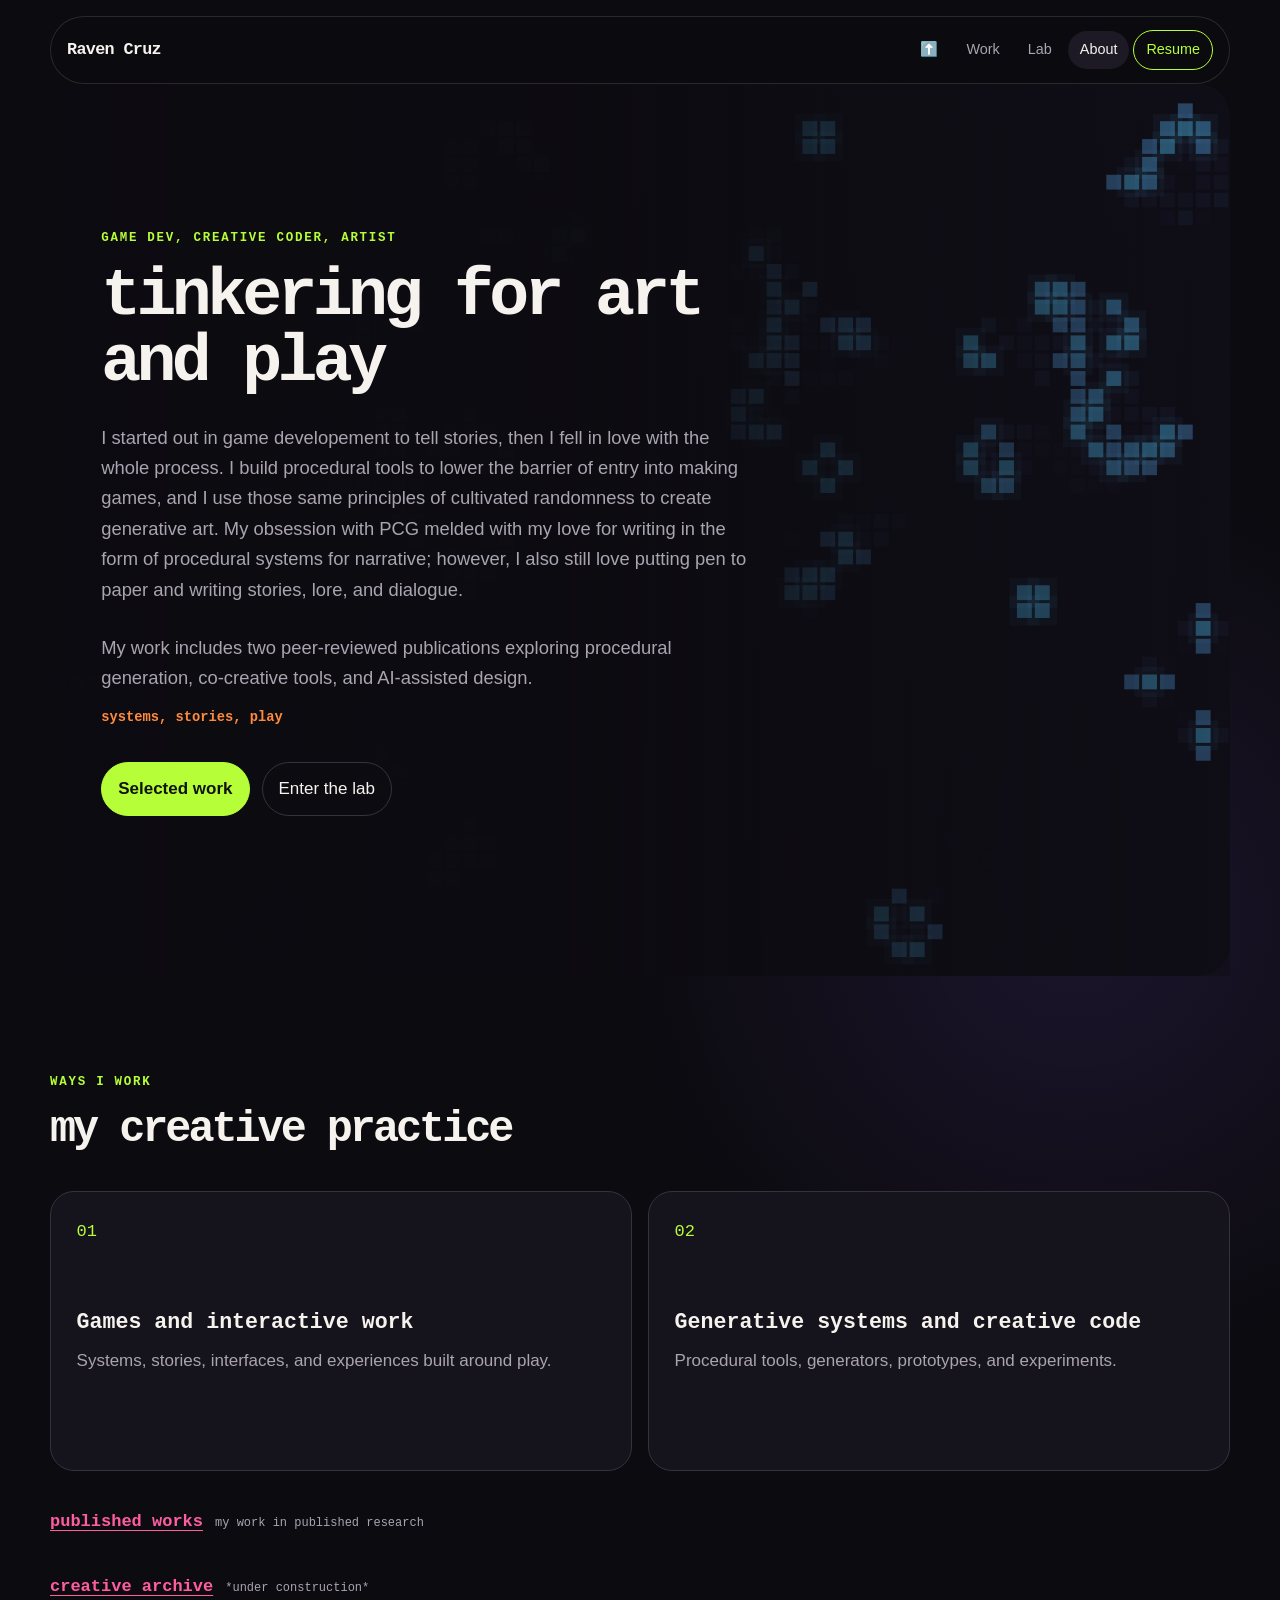
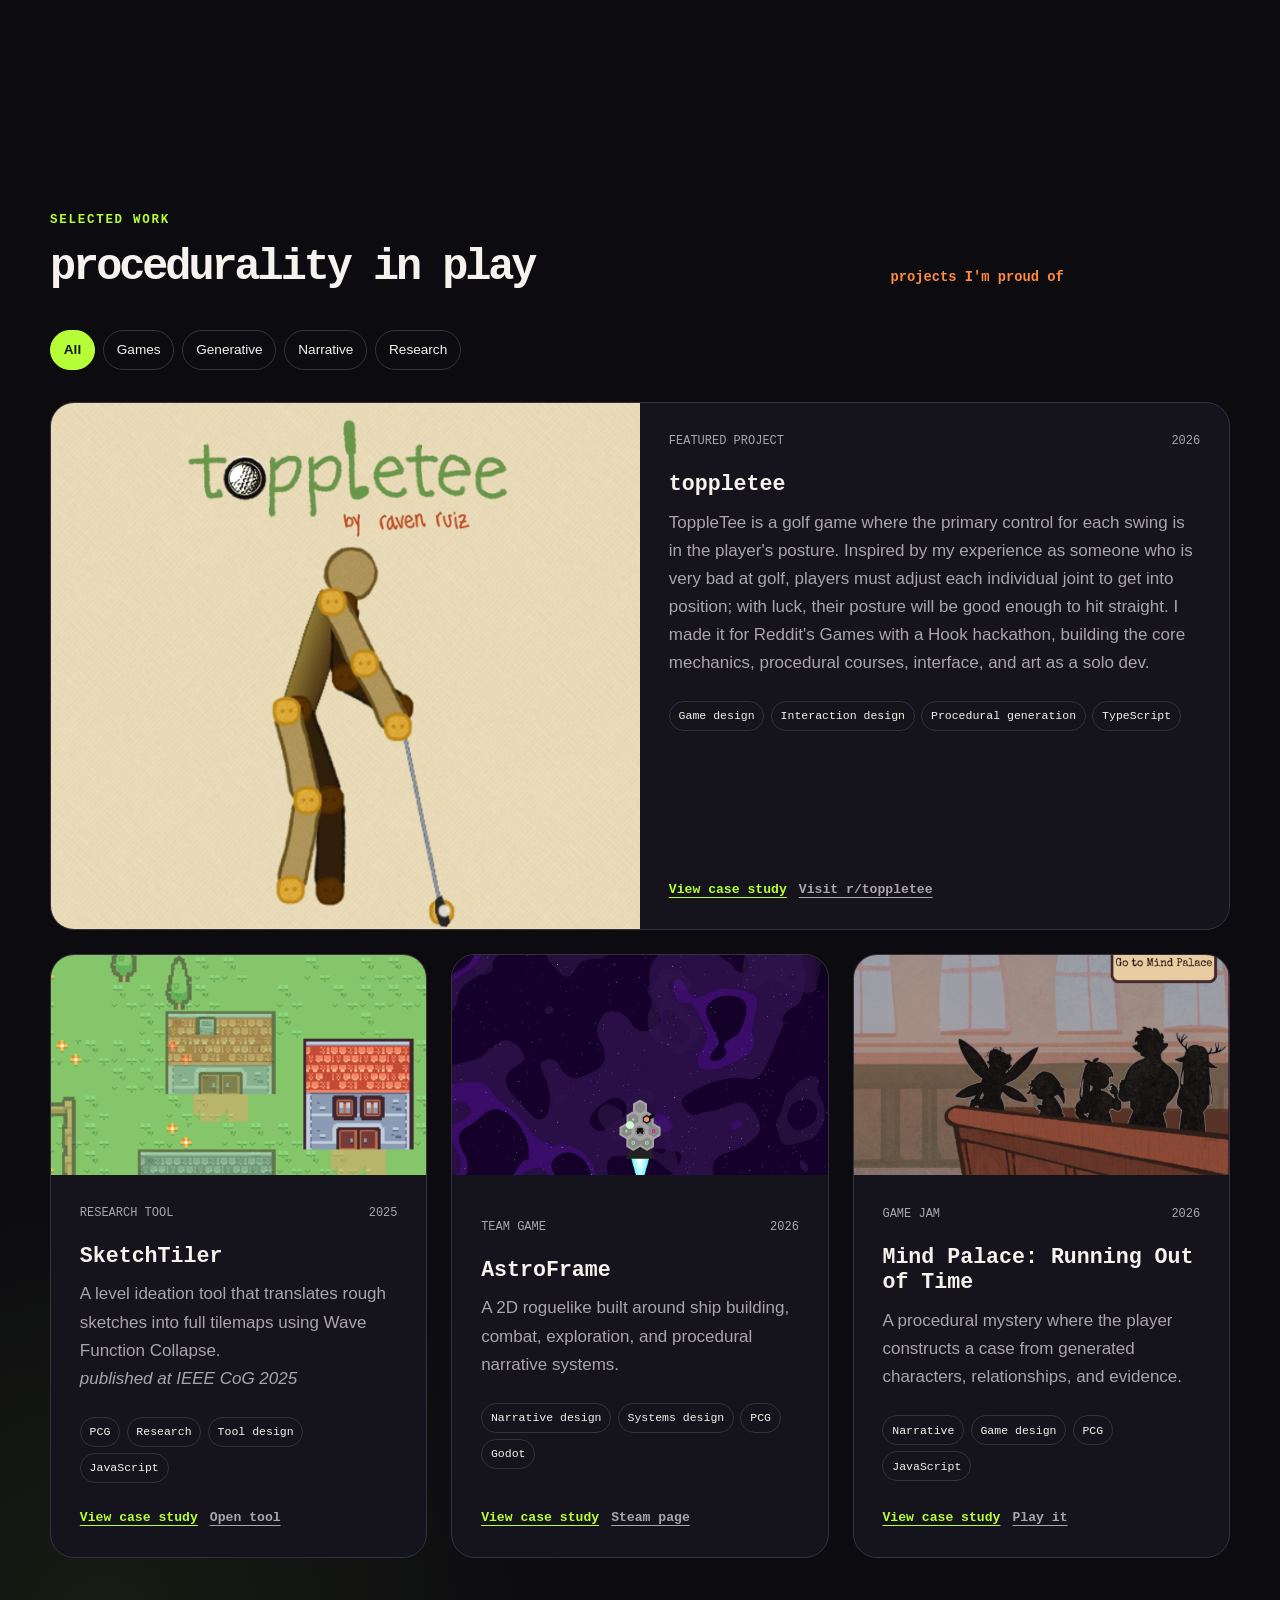
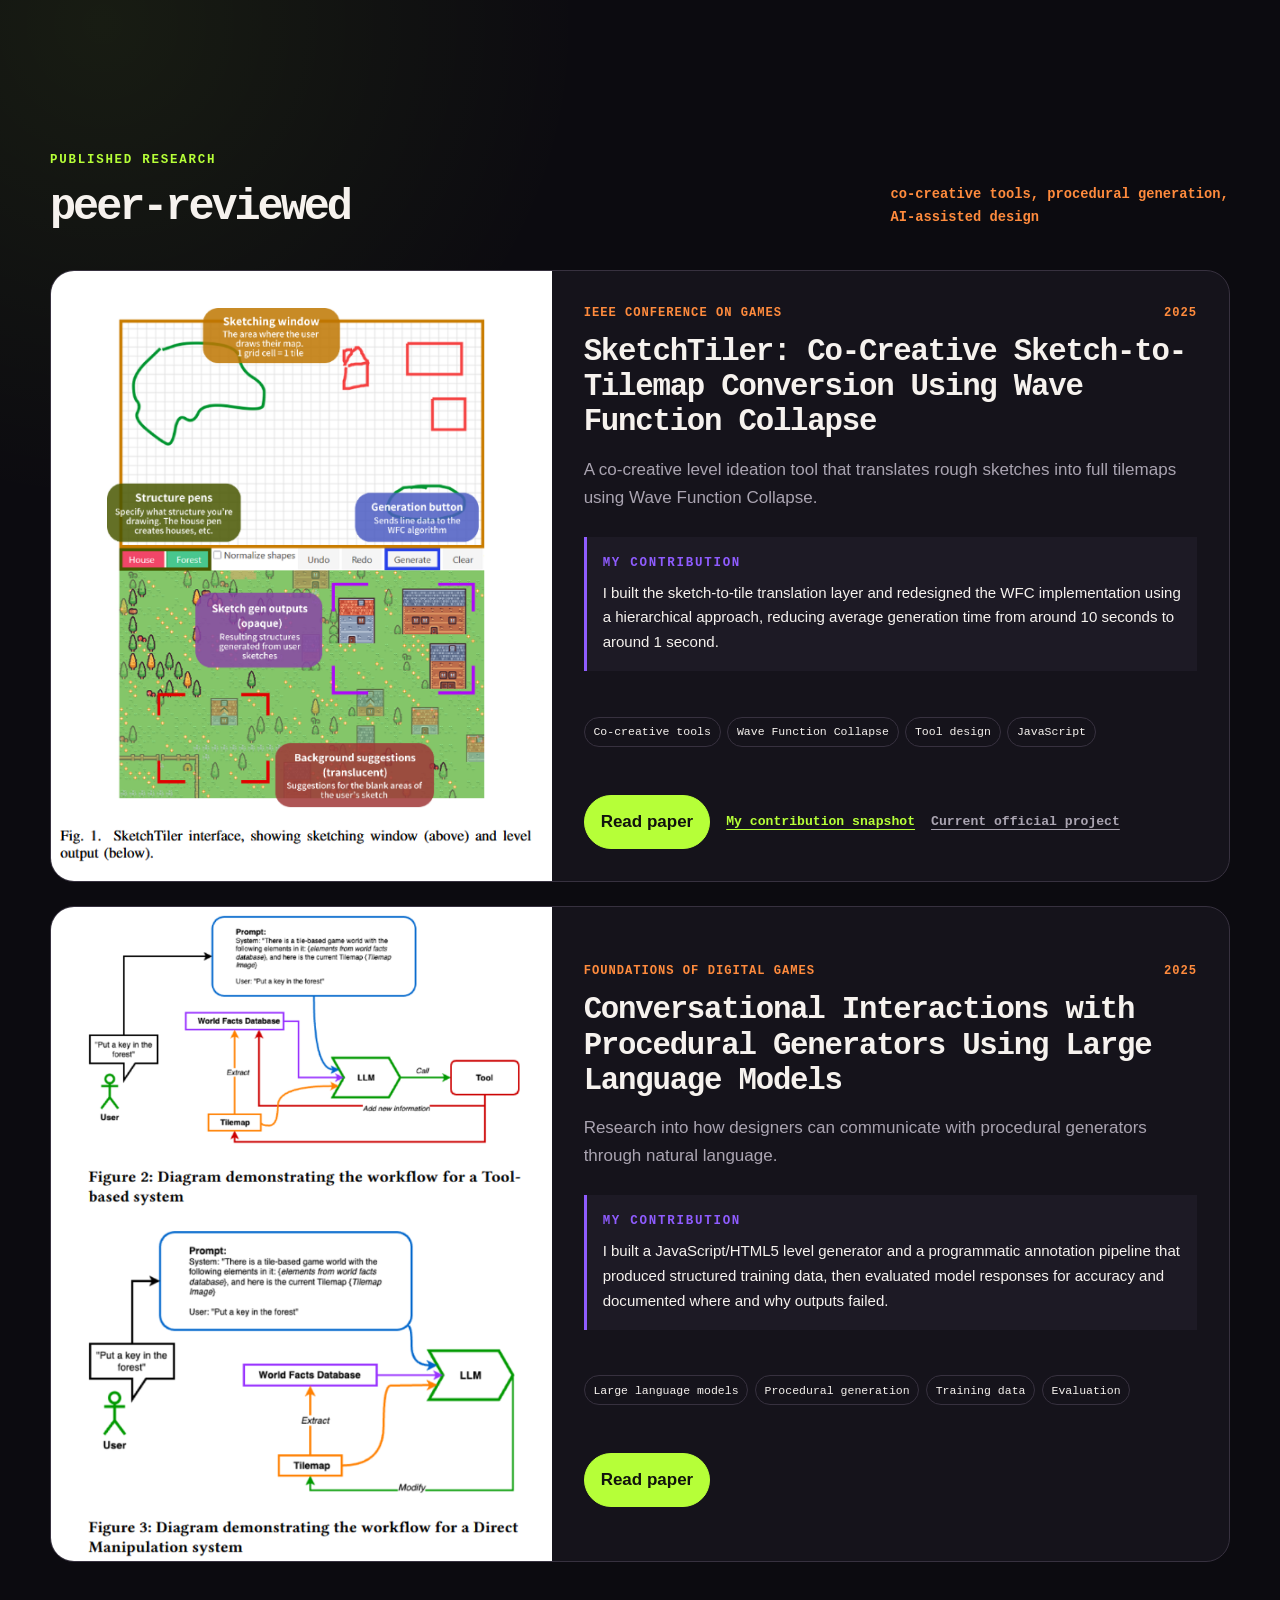
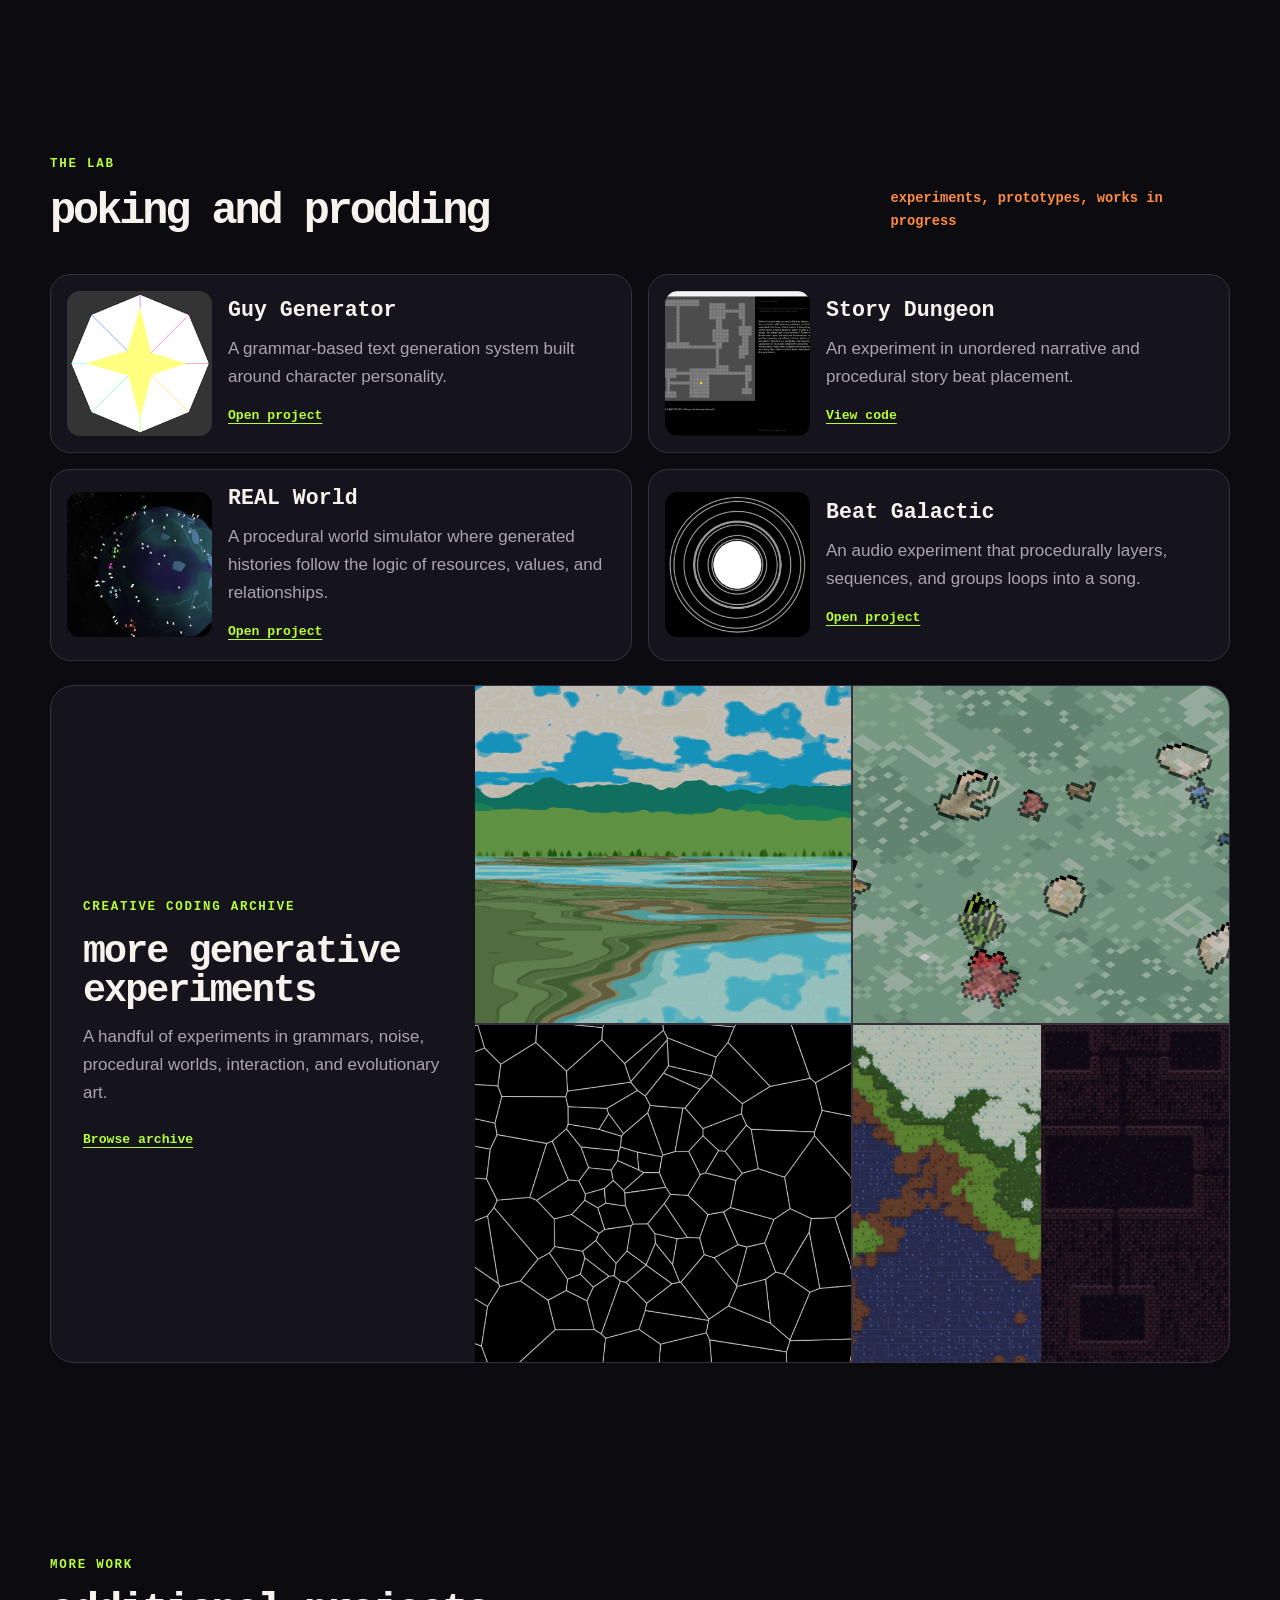
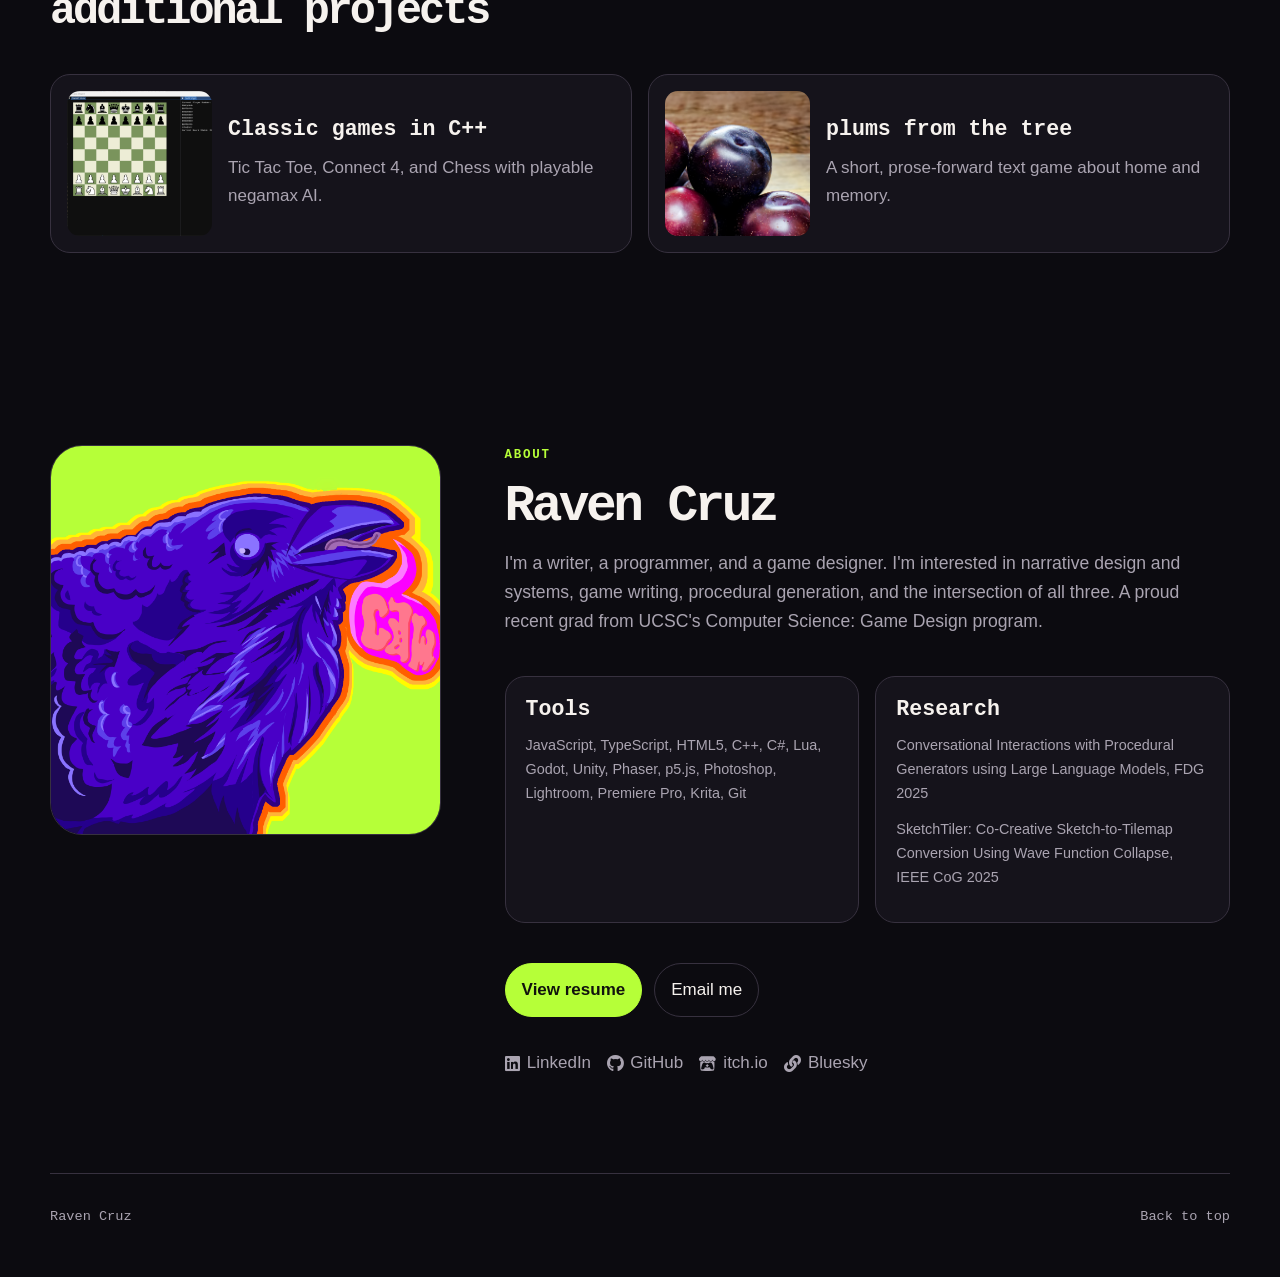
==== commit 56ca85cf: "phrasing" ====
--- a/index.html
+++ b/index.html
@@ -294,7 +294,7 @@
 					<div class="creative-code-archive-preview-copy">
 						<p class="eyebrow">creative coding archive</p>
 						<h3>more generative experiments</h3>
-						<p>Earlier experiments in grammars, noise, procedural worlds, interaction, and evolutionary art.</p>
+						<p>A handful of experiments in grammars, noise, procedural worlds, interaction, and evolutionary art.</p>
 						<span class="text-link">Browse archive</span>
 					</div>
 					<div class="creative-code-archive-preview-images" aria-hidden="true">
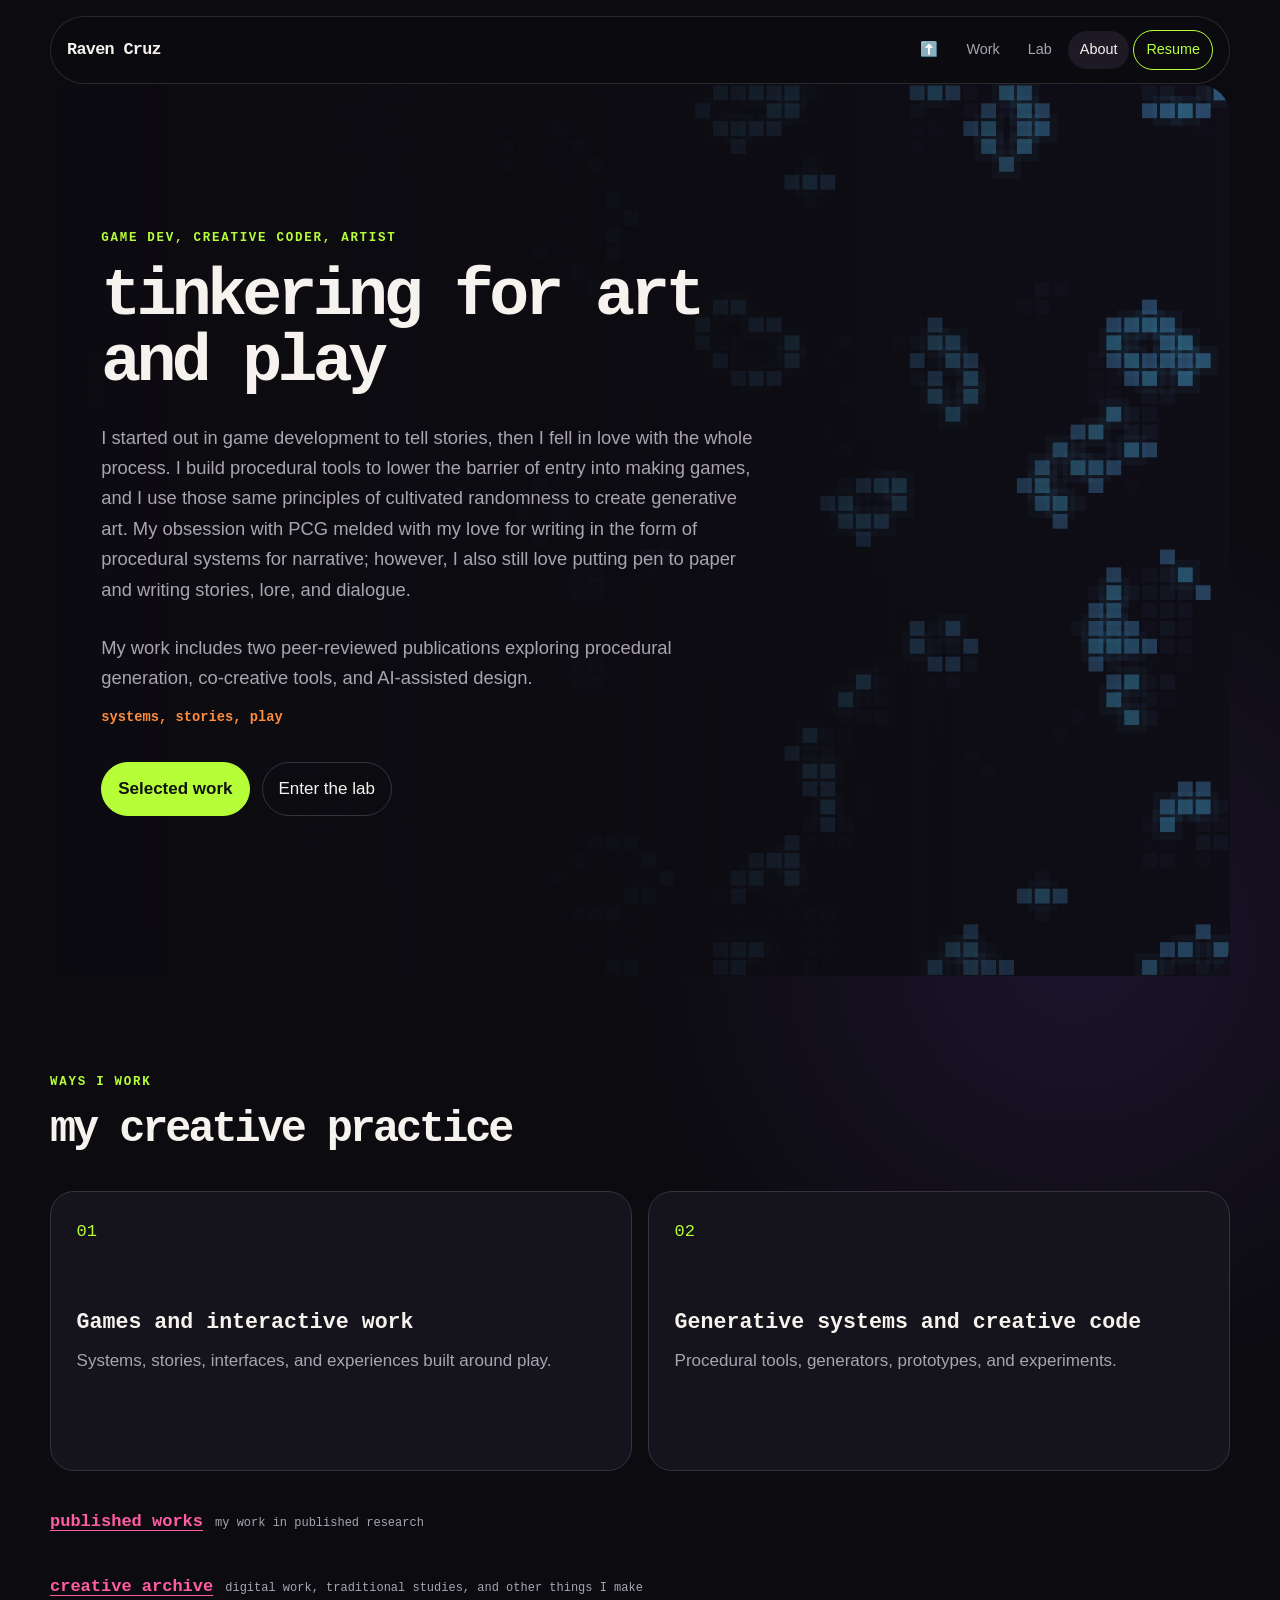
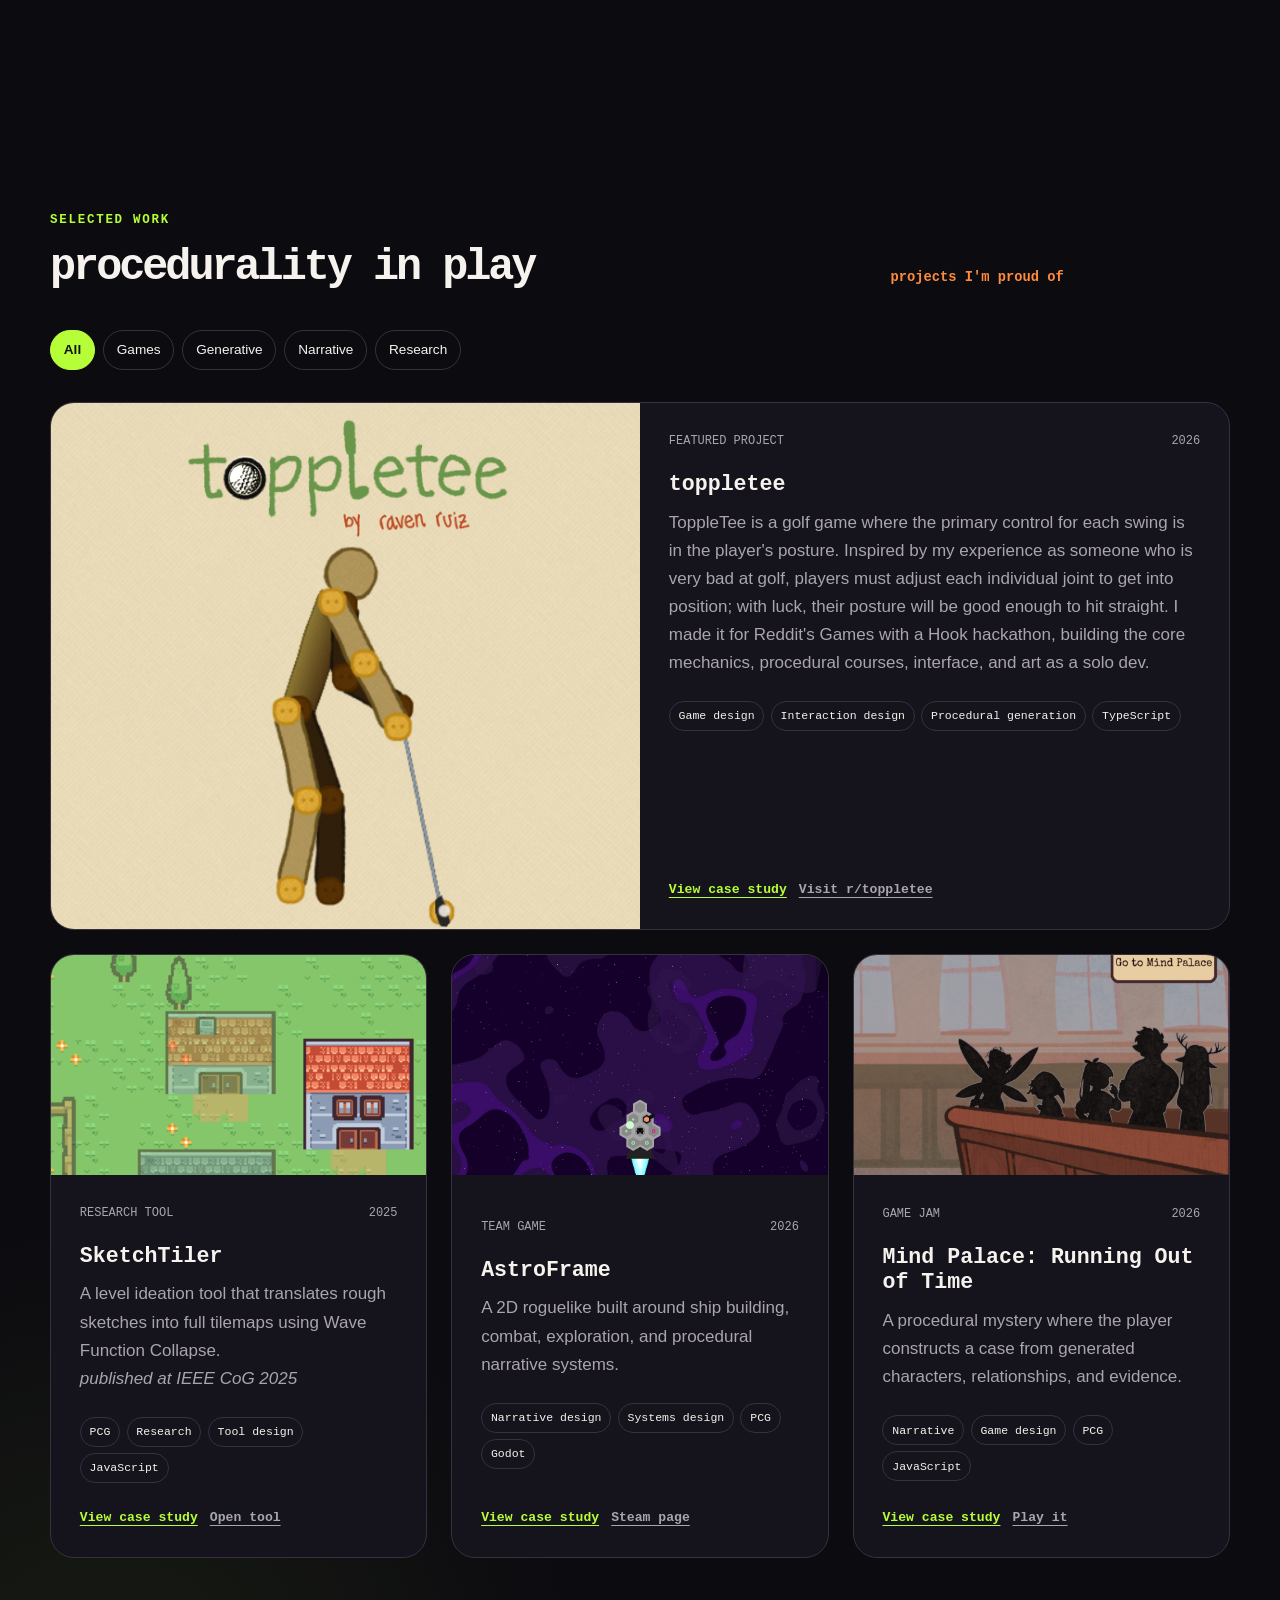
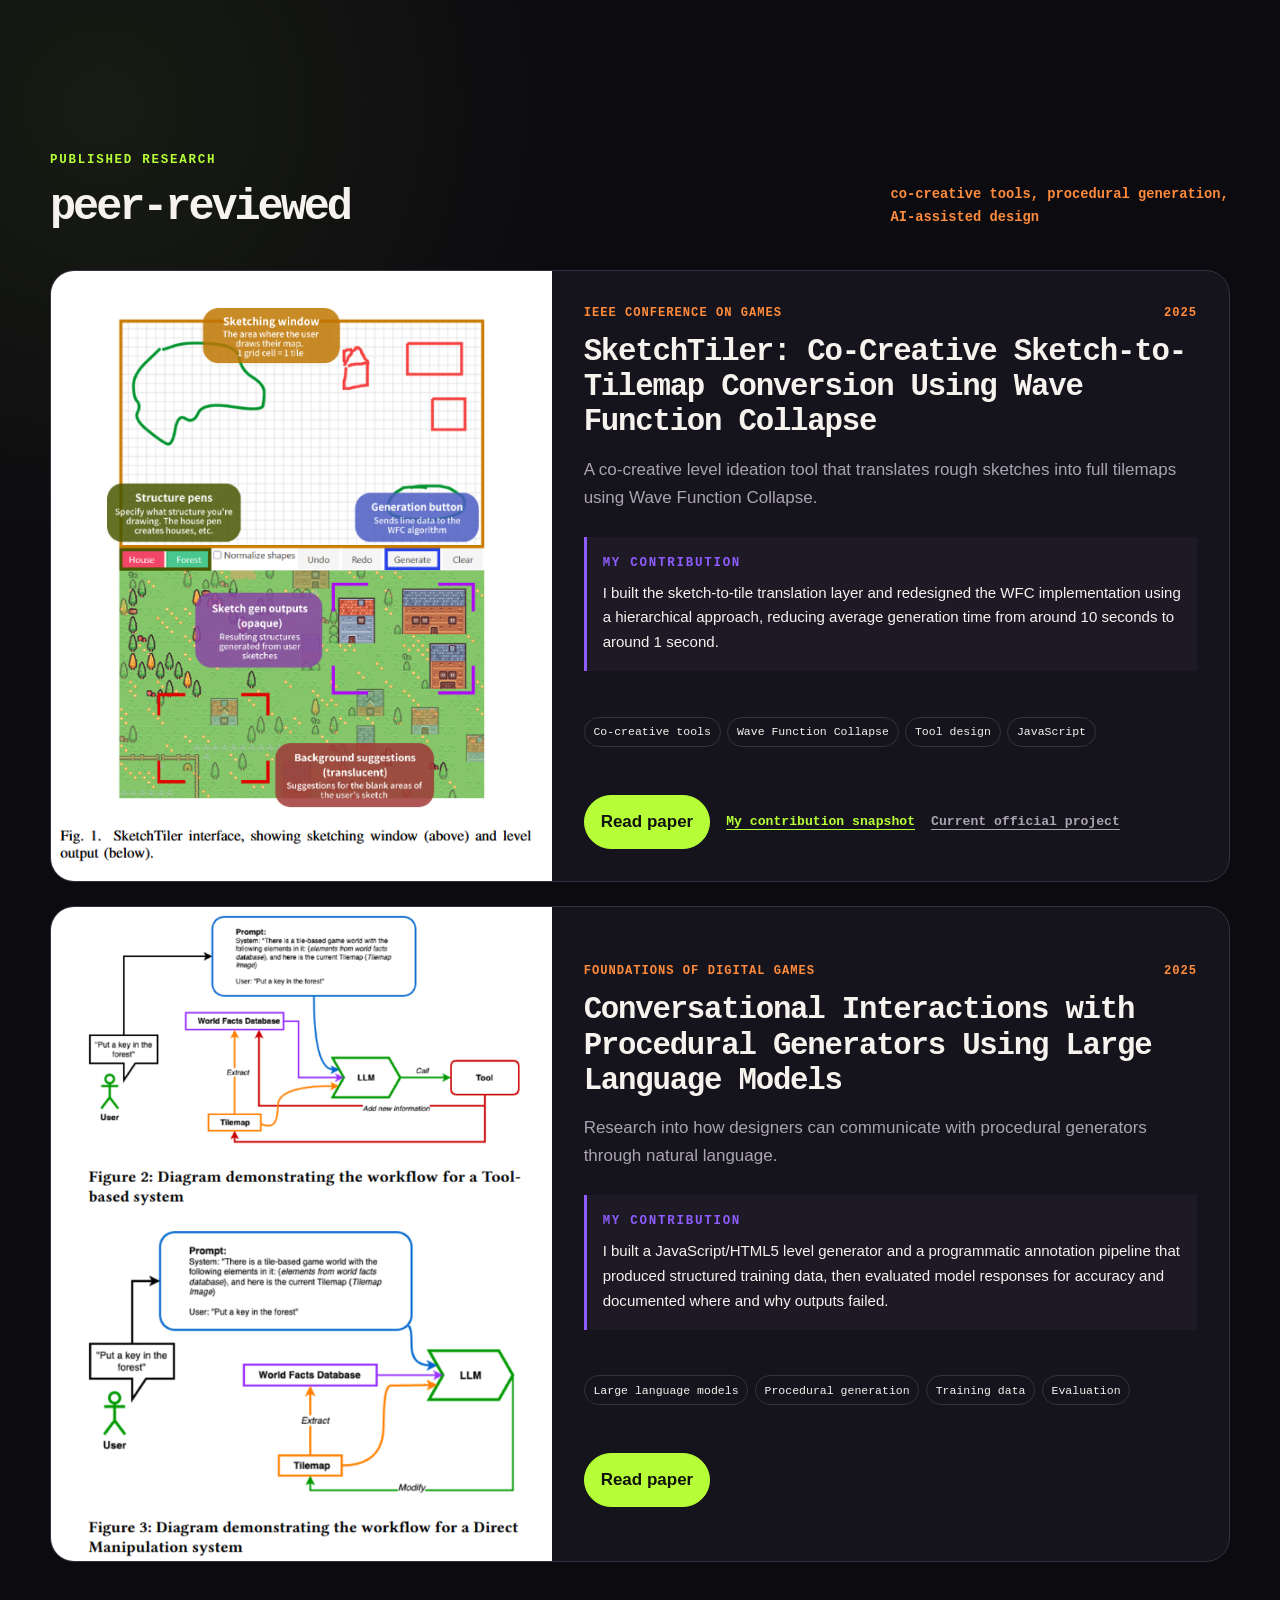
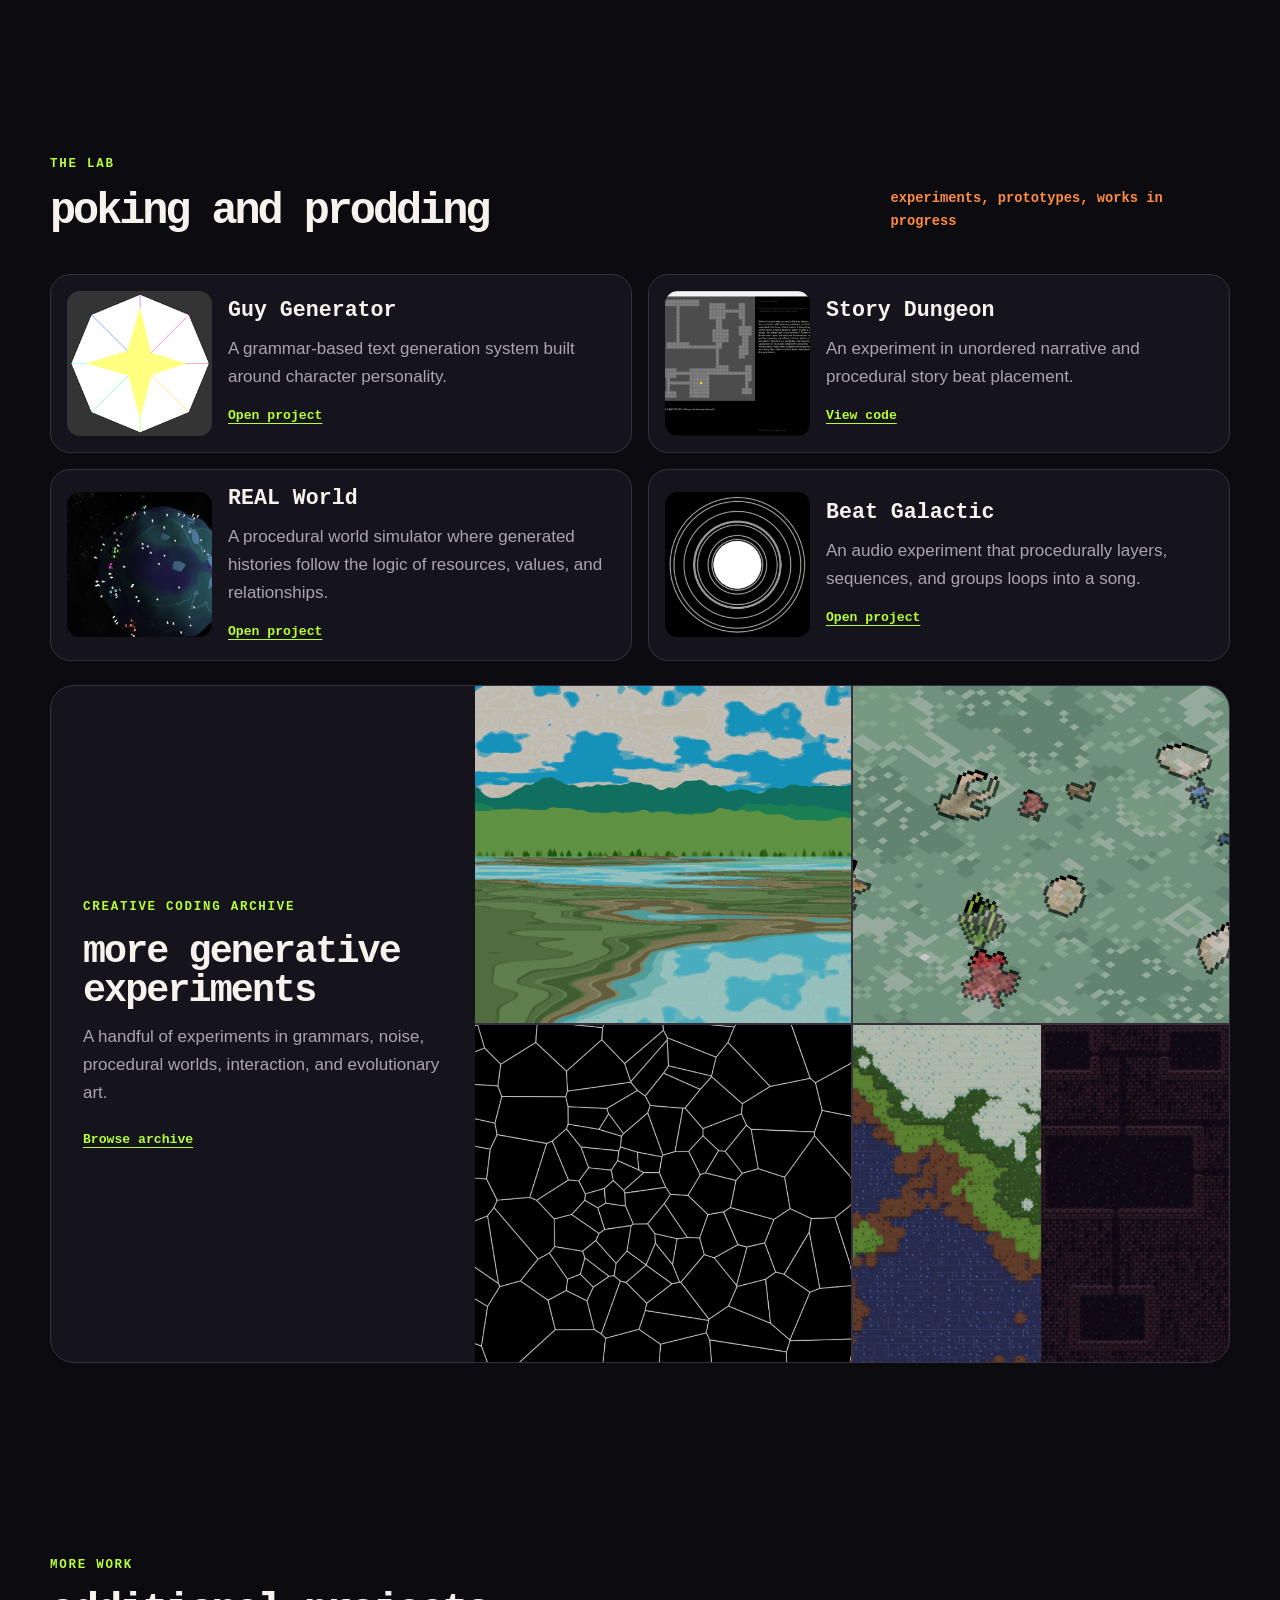
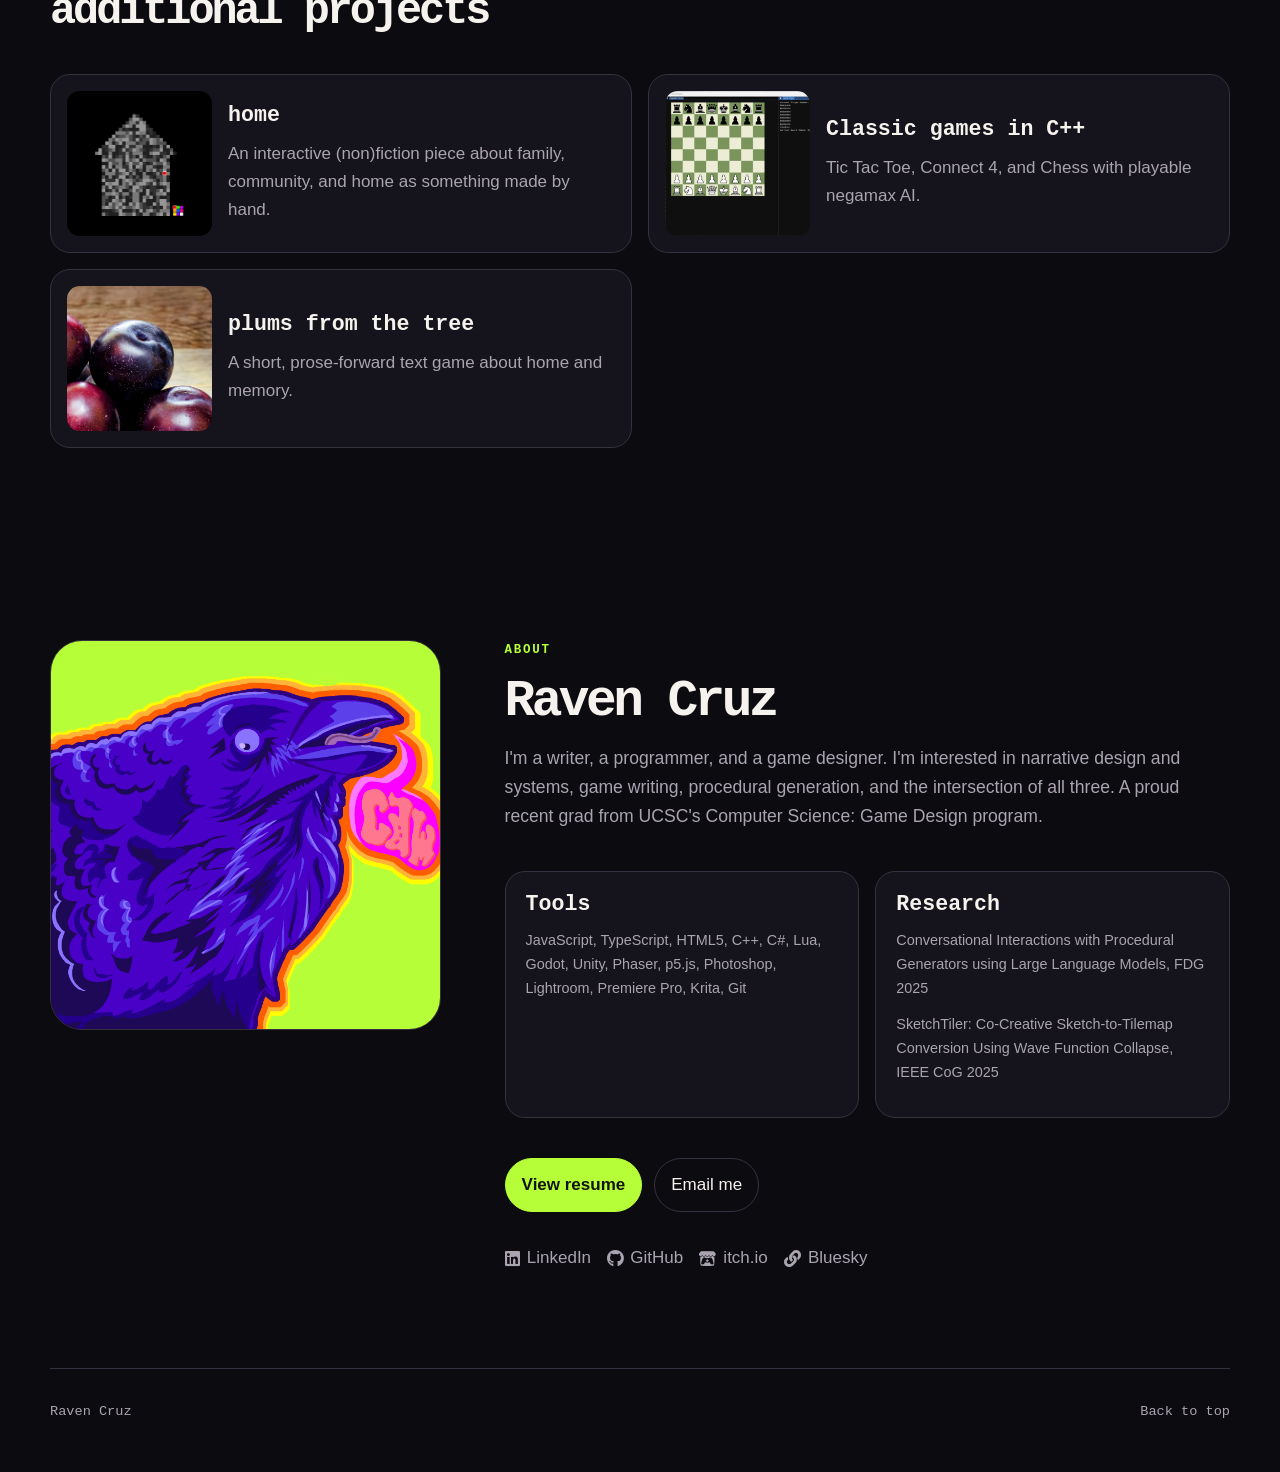
==== commit 01115daa: "add creative achive" ====
--- a/index.html
+++ b/index.html
@@ -28,7 +28,7 @@
 				<div class="hero-copy">
 					<p class="eyebrow">game dev, creative coder, artist</p>
 					<h1>tinkering for art and play</h1>
-					<p class="hero-intro">I started out in game developement to tell stories, then I fell in love with the whole process. I build procedural tools to lower the barrier of entry into making games, and I use those same principles of cultivated randomness to create generative art. My obsession with PCG melded with my love for writing in the form of procedural systems for narrative; however, I also still love putting pen to paper and writing stories, lore, and dialogue.</p>
+					<p class="hero-intro">I started out in game development to tell stories, then I fell in love with the whole process. I build procedural tools to lower the barrier of entry into making games, and I use those same principles of cultivated randomness to create generative art. My obsession with PCG melded with my love for writing in the form of procedural systems for narrative; however, I also still love putting pen to paper and writing stories, lore, and dialogue.</p>
 					<p class="hero-intro">My work includes two peer-reviewed publications exploring procedural generation, co-creative tools, and AI-assisted design.</p>
 					<p class="placeholder-copy">systems, stories, play</p>
 					<div class="hero-actions">
@@ -64,9 +64,9 @@
 					<span>published works</span>
 					<small>my work in published research</small>
 				</a></p>
-				<p><a class="practice-secondary-link" href="#">
+				<p><a class="practice-secondary-link" href="archive.html">
 					<span>creative archive</span>
-					<small>*under construction*</small>
+					<small>digital work, traditional studies, and other things I make</small>
 				</a></p>	
 			</section>
 
@@ -315,6 +315,10 @@
 					</div>
 				</div>
 				<div class="archive-grid">
+					<a class="archive-card" href="https://corvuscorae.itch.io/home" target="_blank" rel="noreferrer">
+						<img src="images/home.png" alt="home game tile art" />
+						<div><h3>home</h3><p>An interactive (non)fiction piece about family, community, and home as something made by hand.</p></div>
+					</a>
 					<a class="archive-card" href="https://github.com/corvuscorae/chess-123" target="_blank" rel="noreferrer">
 						<img src="images/chess.png" alt="Chess game built in C++" />
 						<div><h3>Classic games in C++</h3><p>Tic Tac Toe, Connect 4, and Chess with playable negamax AI.</p></div>
--- a/assets/css/portfolio.css
+++ b/assets/css/portfolio.css
@@ -1549,3 +1549,358 @@
 		height: 92vh;
 	}
 }
+
+.archive-card-placeholder {
+	display: grid;
+	place-items: center;
+	width: 145px;
+	height: 145px;
+	border-radius: 0.8rem;
+	overflow: hidden;
+}
+
+.home-project-thumb {
+	position: relative;
+	align-content: center;
+	gap: 0.2rem;
+	padding: 1rem;
+	background:
+		linear-gradient(90deg, transparent 48%, rgba(12, 11, 16, 0.18) 49%, rgba(12, 11, 16, 0.18) 51%, transparent 52%),
+		linear-gradient(0deg, transparent 48%, rgba(12, 11, 16, 0.18) 49%, rgba(12, 11, 16, 0.18) 51%, transparent 52%),
+		var(--orange);
+	background-size: 36px 24px;
+	color: var(--background);
+	font-family: "Courier New", Courier, monospace;
+	text-align: center;
+}
+
+.home-project-thumb strong {
+	font-size: 1.35rem;
+	letter-spacing: -0.07em;
+}
+
+.home-project-thumb span {
+	font-size: 0.62rem;
+	font-weight: 700;
+	text-transform: uppercase;
+}
+
+.archive-page-hero {
+	padding-top: 8rem;
+	padding-bottom: 4rem;
+}
+
+.archive-page-hero h1 {
+	max-width: 850px;
+	margin: 0;
+	font-family: "Courier New", Courier, monospace;
+	font-size: clamp(2.75rem, 7vw, 6.4rem);
+	font-weight: 700;
+	line-height: 0.92;
+	letter-spacing: -0.08em;
+}
+
+.art-archive-section {
+	padding-top: 4rem;
+}
+
+.art-archive-grid {
+	display: grid;
+	grid-template-columns: repeat(3, minmax(0, 1fr));
+	gap: 1rem;
+}
+
+.art-archive-card {
+	display: flex;
+	min-width: 0;
+	padding: 0;
+	border: 1px solid var(--line);
+	border-radius: 1.25rem;
+	overflow: hidden;
+	background: var(--surface);
+	color: var(--text);
+	cursor: pointer;
+	text-align: left;
+	transition: transform 180ms ease, border-color 180ms ease, background 180ms ease;
+}
+
+.art-archive-card:hover {
+	transform: translateY(-4px);
+	border-color: var(--lime);
+	background: var(--surface-raised);
+}
+
+.art-archive-card-featured {
+	grid-column: span 2;
+}
+
+.art-archive-card-wide {
+	grid-column: span 2;
+}
+
+.art-archive-media {
+	display: grid;
+	place-items: center;
+	width: 58%;
+	min-height: 320px;
+	padding: 1rem;
+	background: #05040a;
+}
+
+.art-archive-media img {
+	width: 100%;
+	height: 100%;
+	max-height: 430px;
+	object-fit: contain;
+}
+
+.art-archive-copy {
+	display: flex;
+	flex: 1;
+	flex-direction: column;
+	justify-content: flex-end;
+	min-width: 0;
+	padding: 1.15rem;
+}
+
+.art-archive-copy .project-meta {
+	margin: 0 0 0.7rem;
+}
+
+.art-archive-copy h3 {
+	margin: 0;
+	font-family: "Courier New", Courier, monospace;
+	font-size: 1rem;
+	line-height: 1.15;
+}
+
+.art-archive-copy p:not(.project-meta) {
+	margin: 0.7rem 0 0;
+	color: var(--muted);
+	font-size: 0.84rem;
+	line-height: 1.45;
+}
+
+.art-archive-grid-traditional .art-archive-card {
+	flex-direction: column;
+}
+
+.art-archive-grid-traditional .art-archive-media {
+	width: 100%;
+	height: 360px;
+	min-height: 0;
+}
+
+.art-archive-grid-traditional .art-archive-copy {
+	min-height: 72px;
+	justify-content: center;
+}
+
+
+.photo-archive-grid {
+	columns: 3 280px;
+	column-gap: 1rem;
+}
+
+.photo-archive-card {
+	display: block;
+	width: 100%;
+	margin: 0 0 1rem;
+	padding: 0;
+	break-inside: avoid;
+	border: 1px solid var(--line);
+	border-radius: 1.25rem;
+	overflow: hidden;
+	background: #05040a;
+	cursor: pointer;
+	transition: transform 180ms ease, border-color 180ms ease;
+}
+
+.photo-archive-card:hover {
+	transform: translateY(-4px);
+	border-color: var(--lime);
+}
+
+.photo-archive-card img {
+	display: block;
+	width: 100%;
+	height: auto;
+}
+
+.art-lightbox-copy h2:empty {
+	display: none;
+}
+
+.art-lightbox {
+	width: min(94vw, 1180px);
+	max-height: 92vh;
+	padding: 0;
+	border: 1px solid var(--line);
+	border-radius: 1.5rem;
+	background: var(--surface);
+	color: var(--text);
+	overflow: auto;
+}
+
+.art-lightbox::backdrop {
+	background: rgba(5, 4, 10, 0.88);
+	backdrop-filter: blur(8px);
+}
+
+.art-lightbox-close {
+	position: sticky;
+	top: 1rem;
+	z-index: 4;
+	display: block;
+	margin: 1rem 1rem 0 auto;
+	padding: 0.55rem 0.9rem;
+	border: 1px solid var(--line);
+	border-radius: 999px;
+	background: rgba(12, 11, 16, 0.9);
+	color: var(--text);
+	cursor: pointer;
+}
+
+.art-lightbox-layout {
+	display: grid;
+	grid-template-columns: minmax(0, 1fr) 240px;
+	gap: 1.5rem;
+	padding: 0 1.5rem 1.5rem;
+}
+
+.art-lightbox-media {
+	display: grid;
+	place-items: center;
+	min-height: 70vh;
+	padding: 1rem;
+	border: 1px solid var(--line);
+	border-radius: 1rem;
+	background: #05040a;
+}
+
+.art-lightbox-media img {
+	width: auto;
+	height: auto;
+	max-width: 100%;
+	max-height: 76vh;
+	object-fit: contain;
+}
+
+.art-lightbox-copy {
+	align-self: end;
+	padding-bottom: 1rem;
+}
+
+.art-lightbox-copy h2,
+.tarot-dialog-heading h2 {
+	margin: 0;
+	font-family: "Courier New", Courier, monospace;
+	font-size: clamp(1.5rem, 3vw, 2.4rem);
+	line-height: 1;
+	letter-spacing: -0.06em;
+}
+
+.tarot-dialog {
+	width: min(94vw, 1240px);
+}
+
+.tarot-dialog-heading {
+	padding: 0 1.5rem 1.5rem;
+}
+
+.tarot-dialog-heading .eyebrow {
+	margin-bottom: 0.6rem;
+}
+
+.tarot-gallery {
+	display: grid;
+	grid-template-columns: repeat(2, minmax(0, 1fr));
+	gap: 1rem;
+	padding: 0 1.5rem 1.5rem;
+}
+
+.tarot-gallery img {
+	width: 100%;
+	border: 1px solid var(--line);
+	border-radius: 1rem;
+	background: #05040a;
+}
+
+@media (max-width: 980px) {
+	.art-archive-grid {
+		grid-template-columns: repeat(2, minmax(0, 1fr));
+	}
+
+	.art-archive-card-featured,
+	.art-archive-card-wide {
+		grid-column: span 2;
+	}
+
+	.art-archive-media {
+		min-height: 280px;
+	}
+
+	.art-lightbox-layout {
+		grid-template-columns: 1fr;
+	}
+
+	.art-lightbox-copy {
+		padding: 0 0 1rem;
+	}
+}
+
+@media (max-width: 760px) {
+	.archive-card-placeholder {
+		width: 100px;
+		height: 100px;
+	}
+
+	.archive-page-hero {
+		padding-top: 6rem;
+	}
+
+	.art-archive-grid {
+		grid-template-columns: 1fr;
+	}
+
+	.photo-archive-grid {
+		columns: 1;
+	}
+
+	.art-archive-card-featured,
+	.art-archive-card-wide {
+		grid-column: auto;
+	}
+
+	.art-archive-card {
+		flex-direction: column;
+	}
+
+	.art-archive-media {
+		width: 100%;
+		height: 300px;
+		min-height: 0;
+	}
+
+	.art-archive-grid-traditional .art-archive-media {
+		height: 320px;
+	}
+
+	.art-lightbox-layout {
+		padding: 0 1rem 1rem;
+	}
+
+	.art-lightbox-media {
+		min-height: 55vh;
+	}
+
+	.tarot-dialog-heading {
+		padding: 0 1rem 1rem;
+	}
+
+	.tarot-gallery {
+		grid-template-columns: 1fr;
+		padding: 0 1rem 1rem;
+	}
+}
+
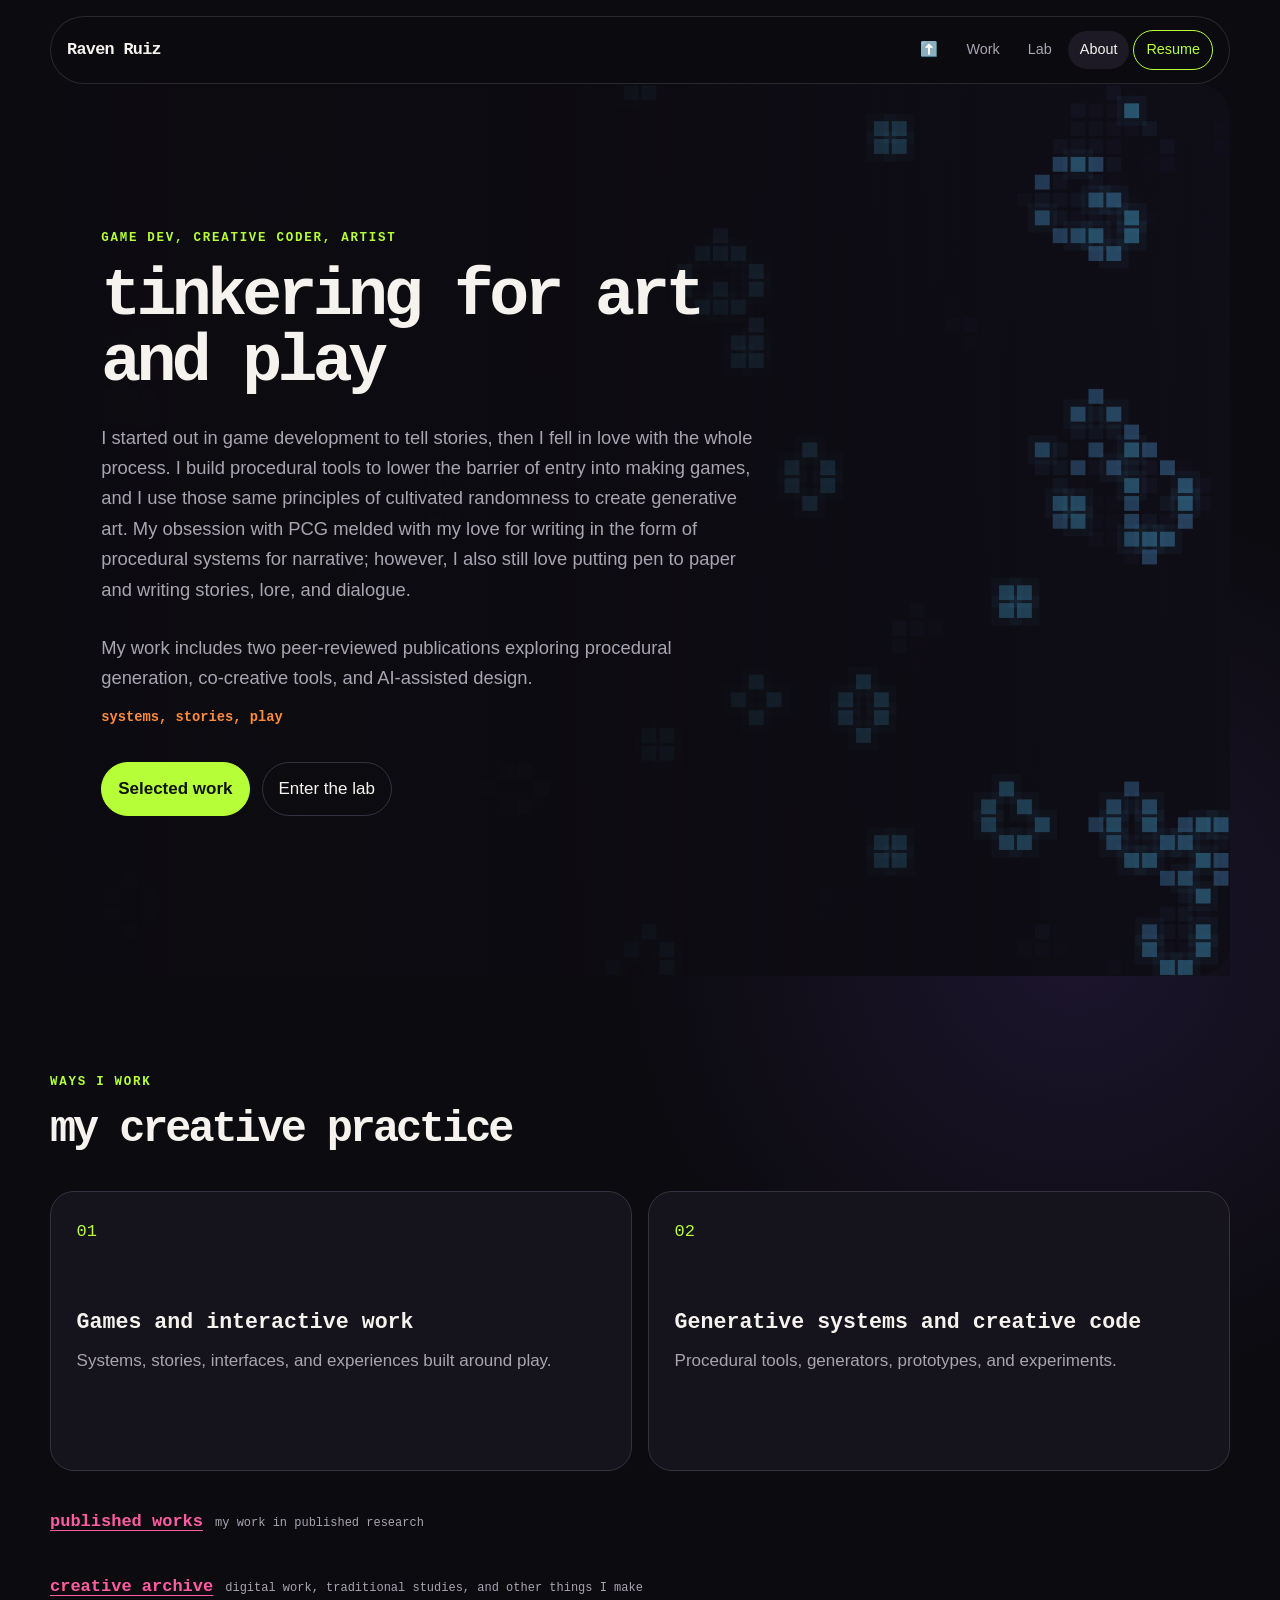
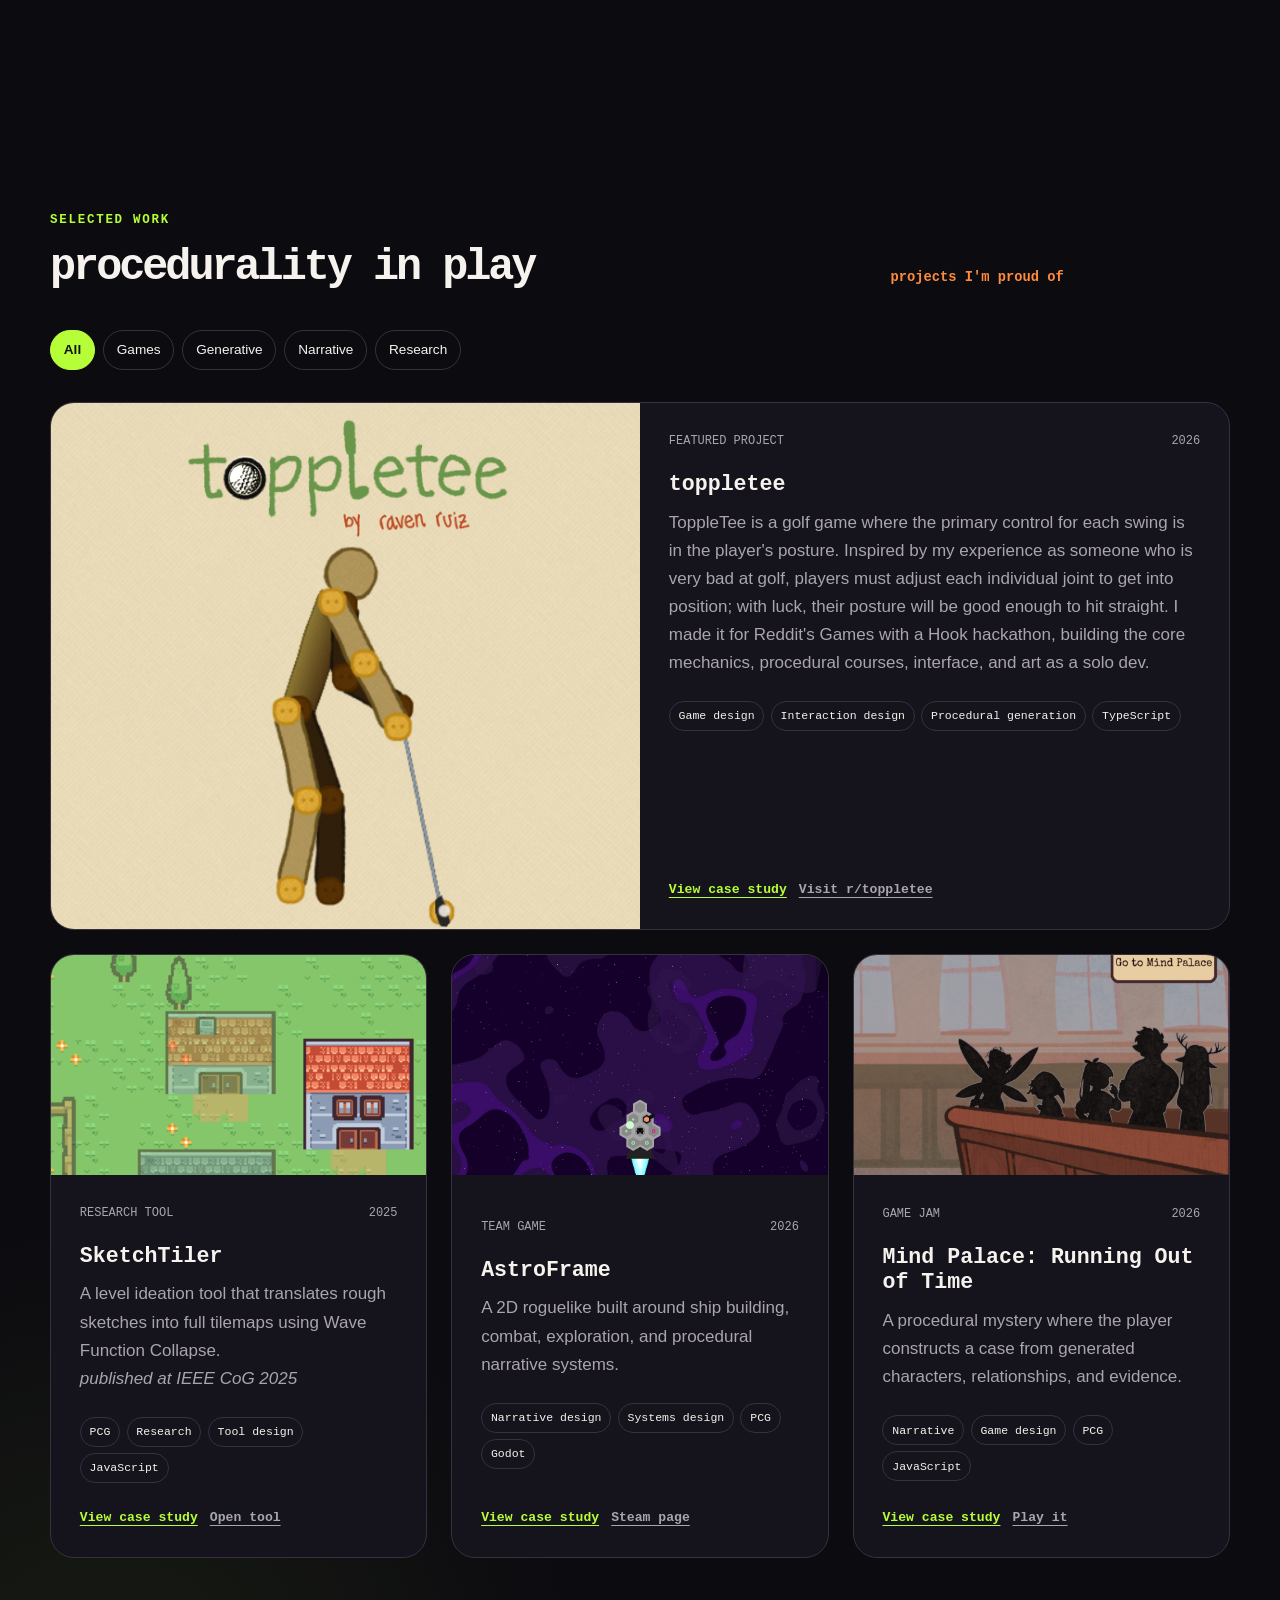
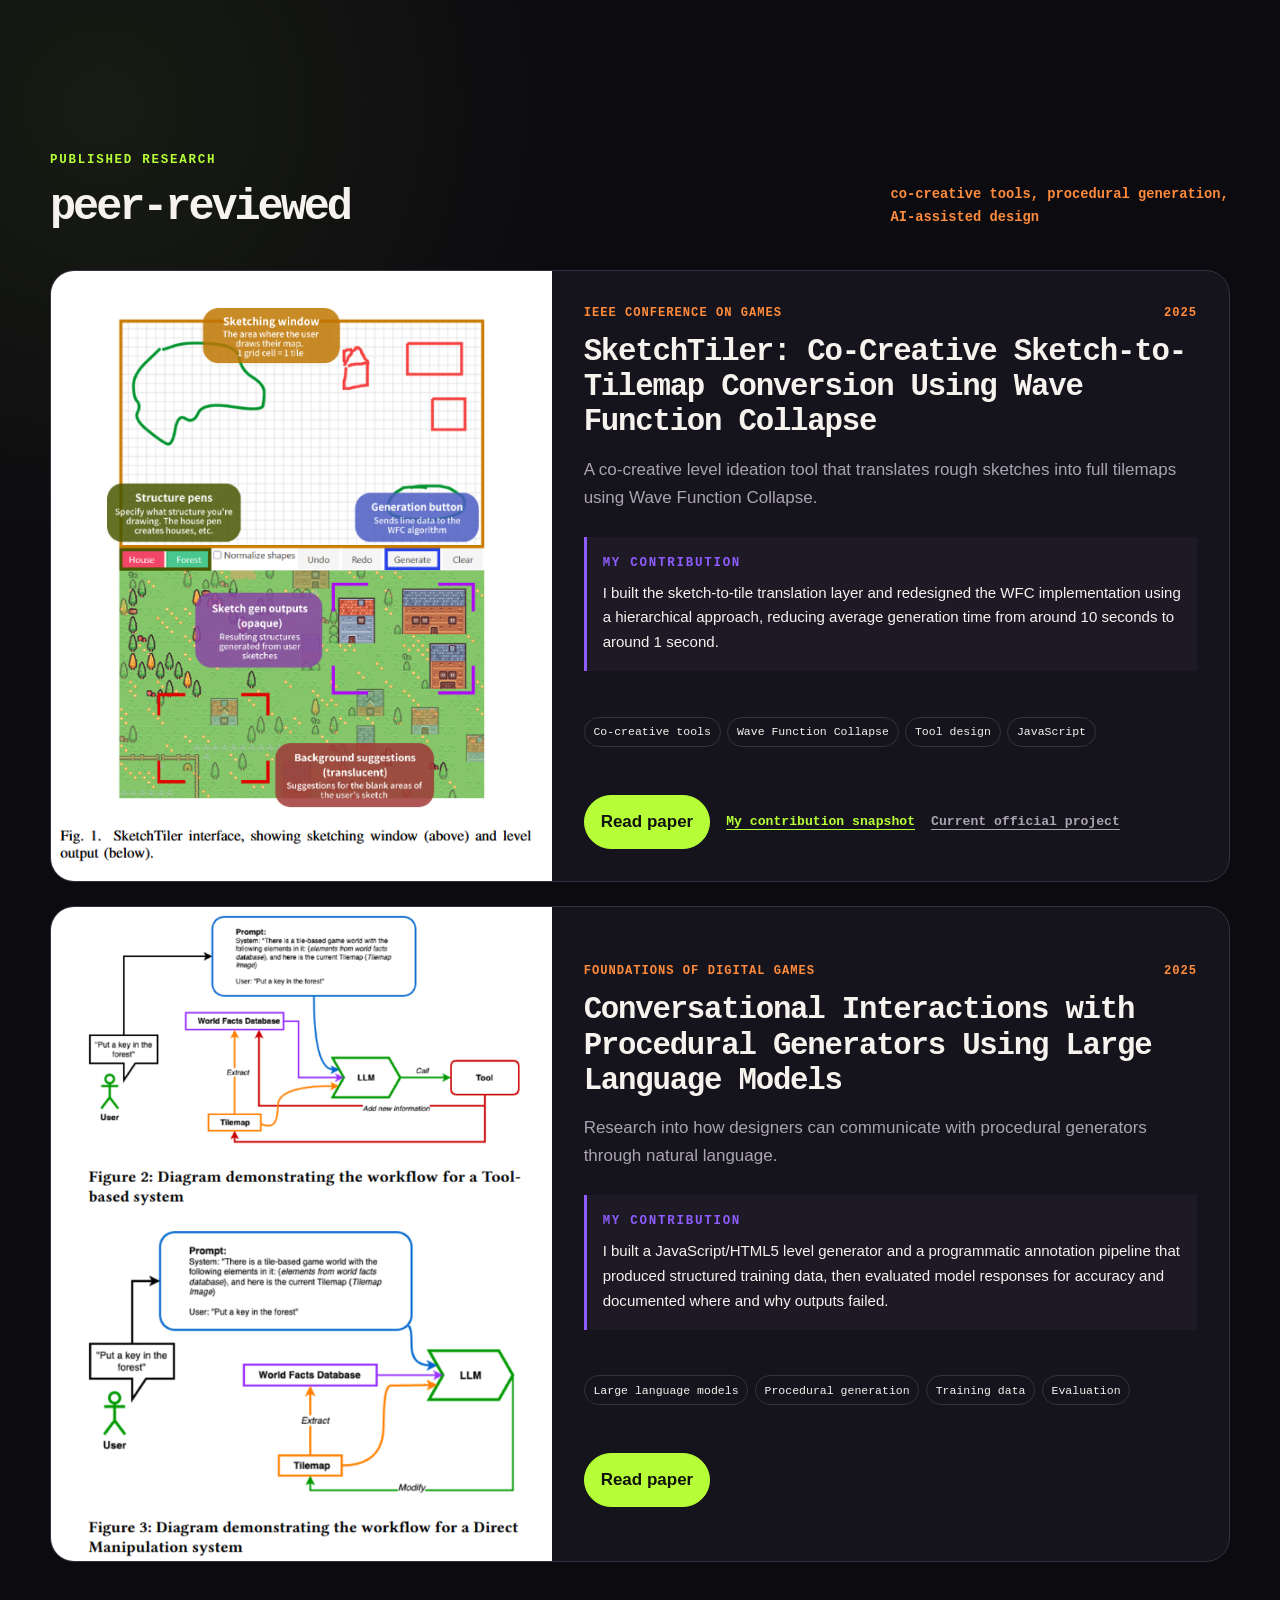
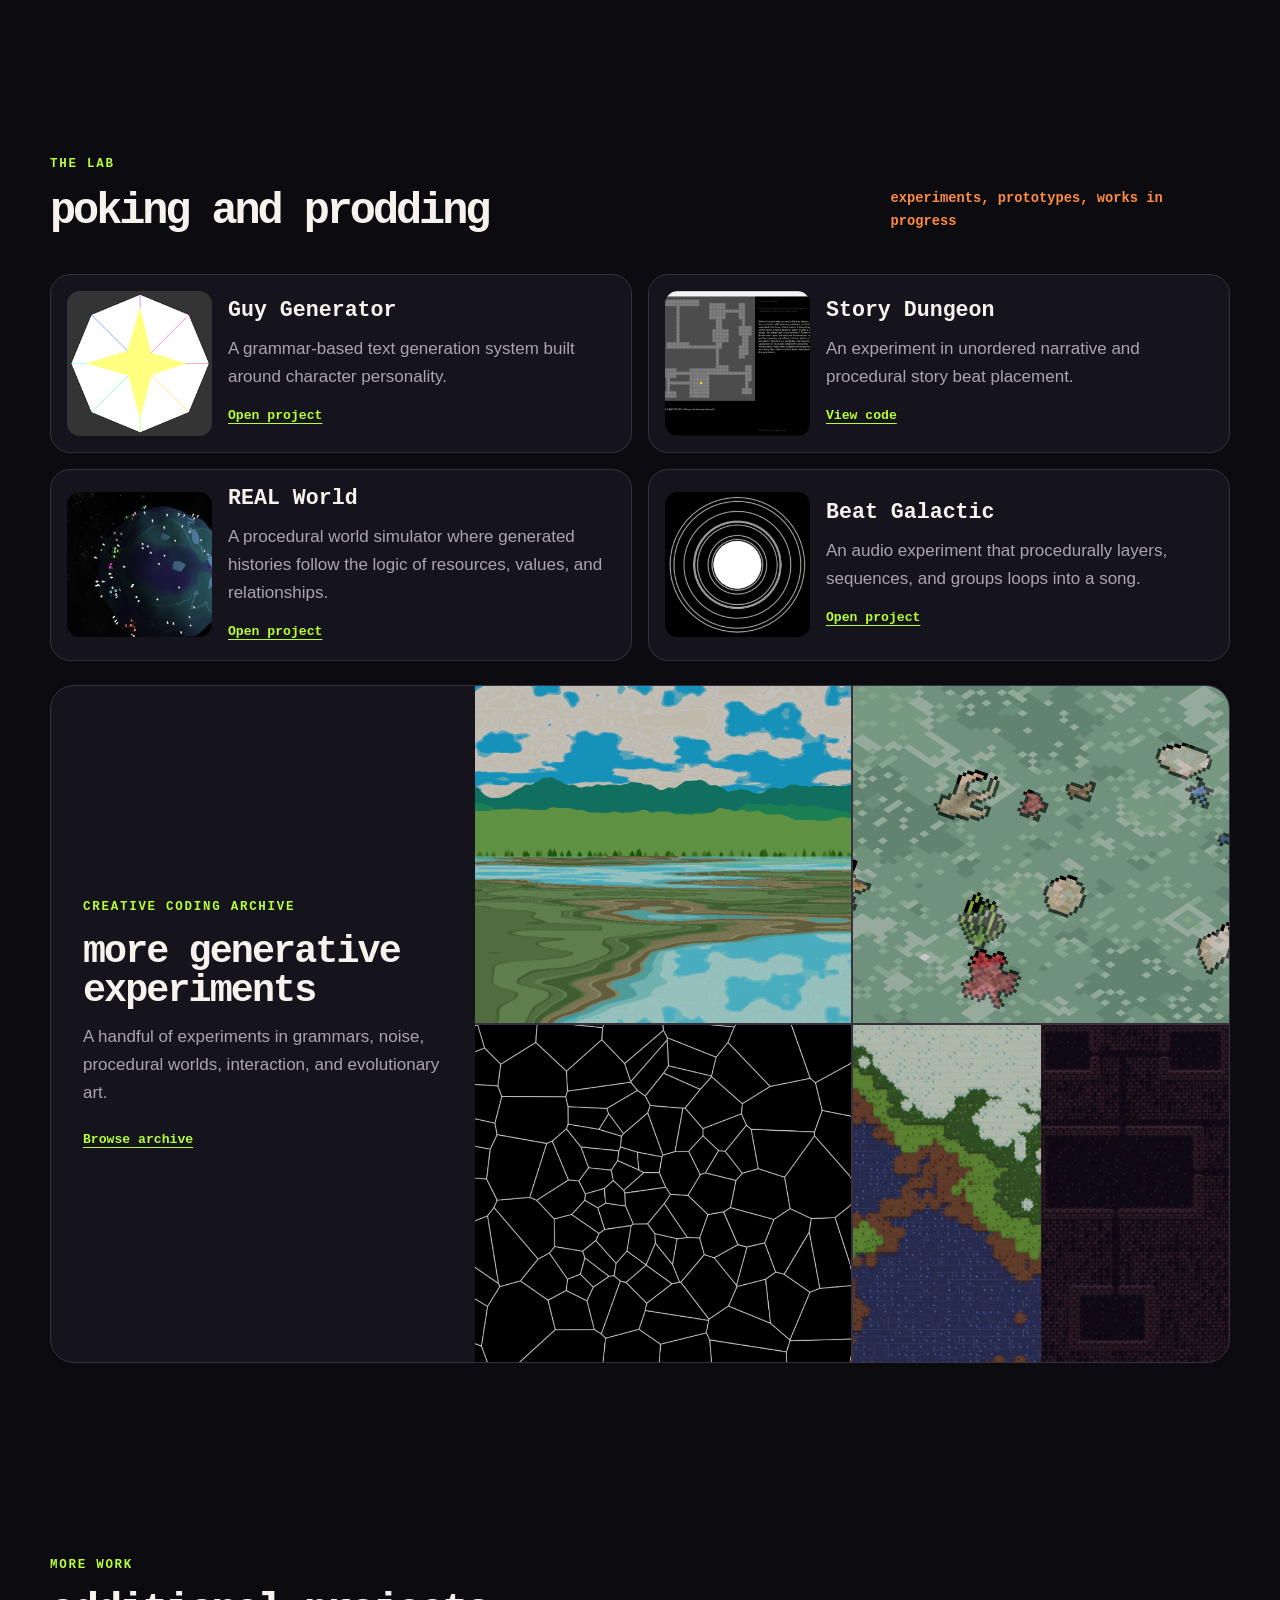
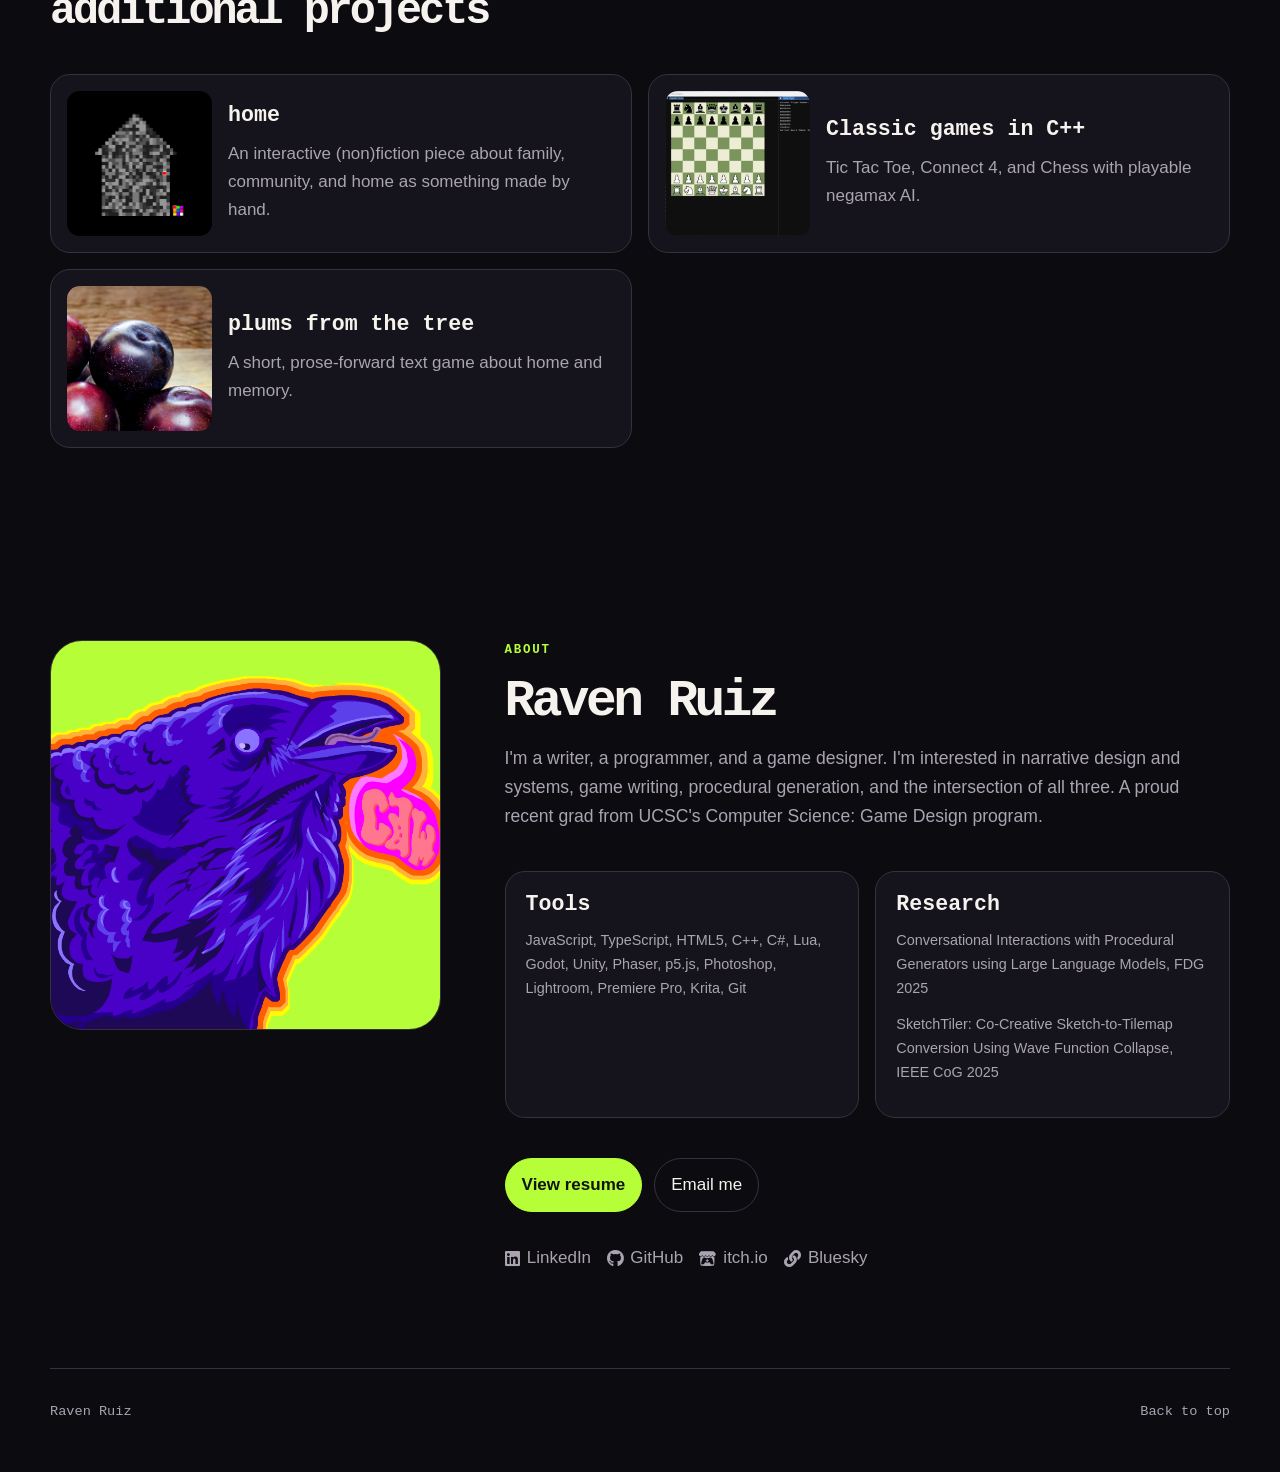
==== commit a2b8d5de: "ruiz" ====
--- a/index.html
+++ b/index.html
@@ -1,16 +1,16 @@
 <!DOCTYPE HTML>
 <html lang="en">
 	<head>
-		<title>Raven Cruz | Games, Creative Code, and Digital Art</title>
+		<title>Raven Ruiz | Games, Creative Code, and Digital Art</title>
 		<meta charset="utf-8" />
 		<meta name="viewport" content="width=device-width, initial-scale=1" />
-		<meta name="description" content="Portfolio of Raven Cruz, a game developer working across procedural generation, interactive storytelling, creative coding, and digital art." />
+		<meta name="description" content="Portfolio of Raven Ruiz, a game developer working across procedural generation, interactive storytelling, creative coding, and digital art." />
 		<link rel="stylesheet" href="assets/css/fontawesome-all.min.css" />
 		<link rel="stylesheet" href="assets/css/portfolio.css" />
 	</head>
 	<body>
 		<header class="site-header">
-			<a class="site-name" href="#top">Raven Cruz</a>
+			<a class="site-name" href="#top">Raven Ruiz</a>
 			<button class="menu-button" type="button" aria-expanded="false" aria-controls="site-nav">
 				<span>Menu</span>
 			</button>
@@ -332,11 +332,11 @@
 
 			<section id="about" class="section about-section">
 				<div class="about-image-wrap">
-					<img src="images/raven_B.png" alt="Portrait of Raven Cruz" />
+					<img src="images/raven_B.png" alt="Portrait of Raven Ruiz" />
 				</div>
 				<div class="about-copy">
 					<p class="eyebrow">About</p>
-					<h2>Raven Cruz</h2>
+					<h2>Raven Ruiz</h2>
 					<p>I'm a writer, a programmer, and a game designer. I'm interested in narrative design and systems, game writing, procedural generation, and the intersection of all three. A proud recent grad from UCSC's Computer Science: Game Design program.</p>
 					<!-- <p class="placeholder-copy">[ABOUT ME SECTION: ADD PERSONAL CONTEXT, YOUR CREATIVE INTERESTS, AND WHAT YOU ARE LOOKING FOR NEXT]</p> -->
 					<div class="about-details">
@@ -365,7 +365,7 @@
 		</main>
 
 		<footer class="site-footer">
-			<p>Raven Cruz</p>
+			<p>Raven Ruiz</p>
 			<a href="#top">Back to top</a>
 		</footer>
 
